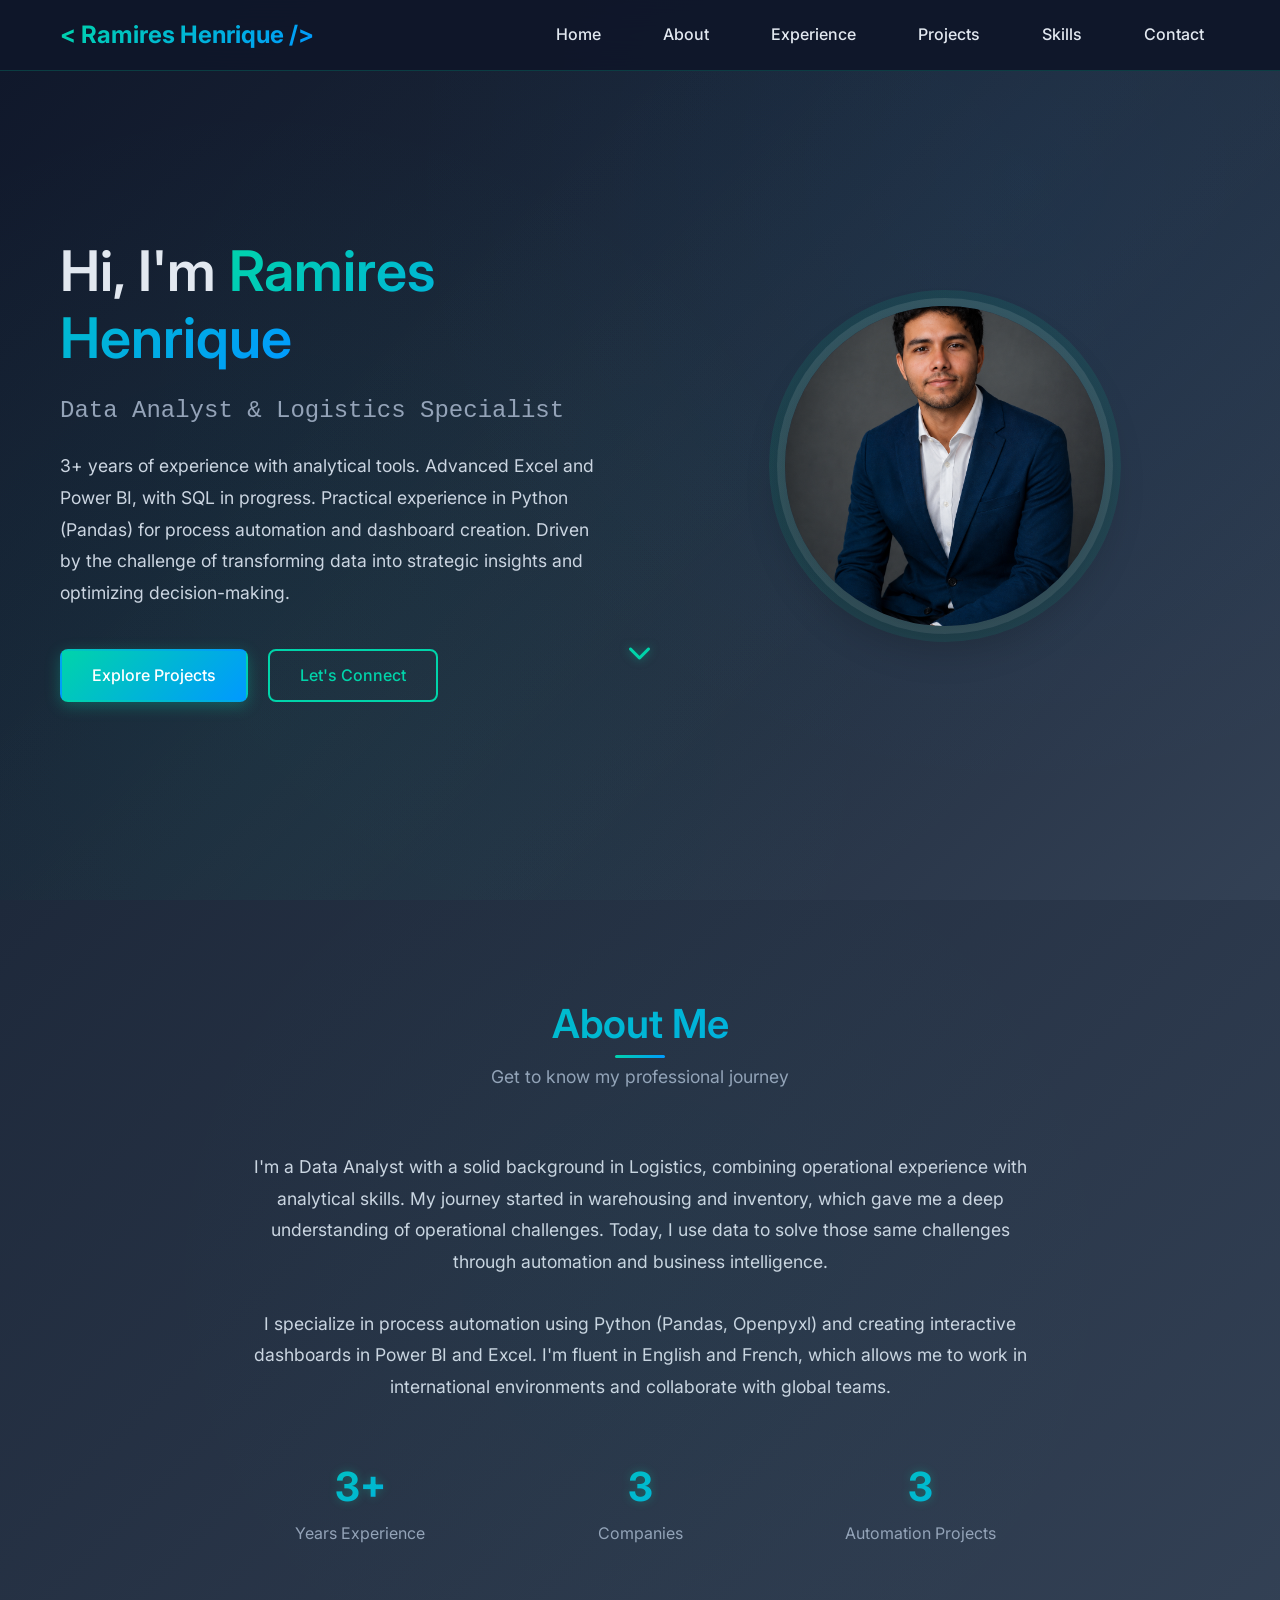
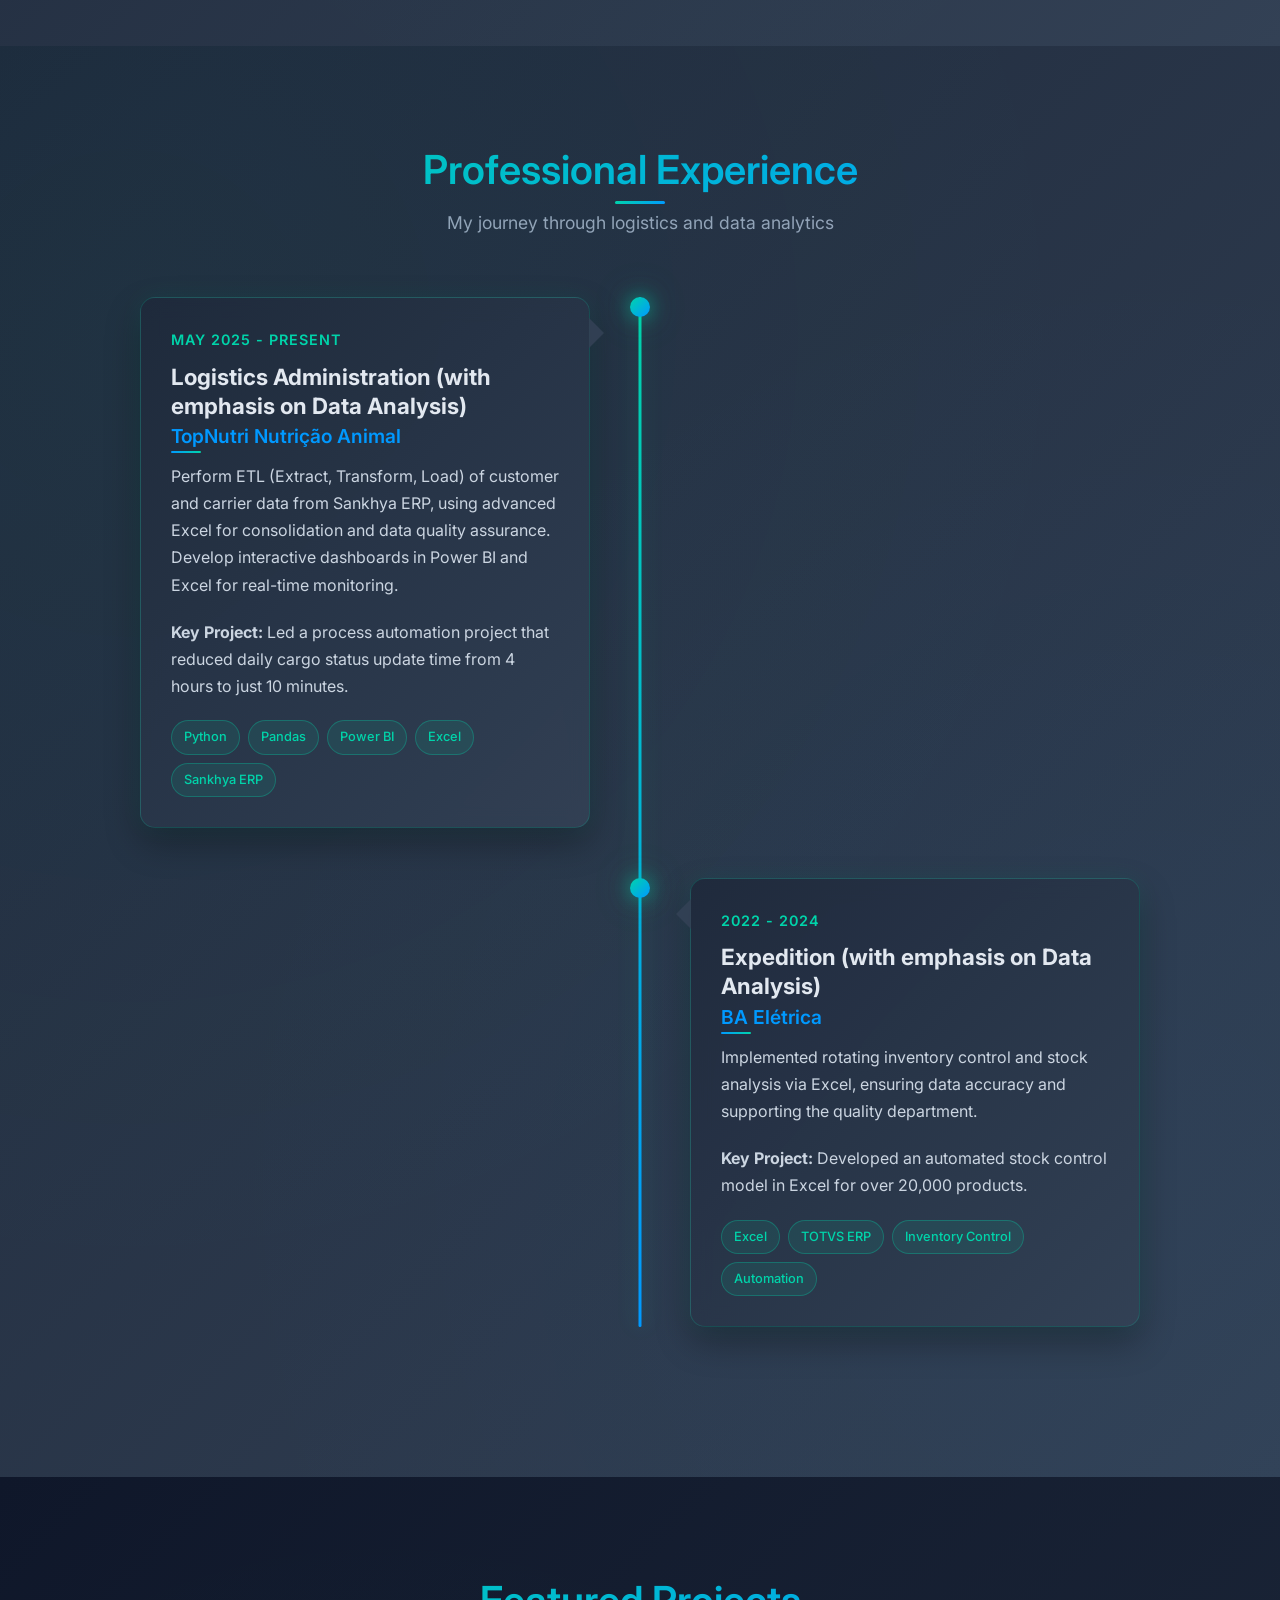
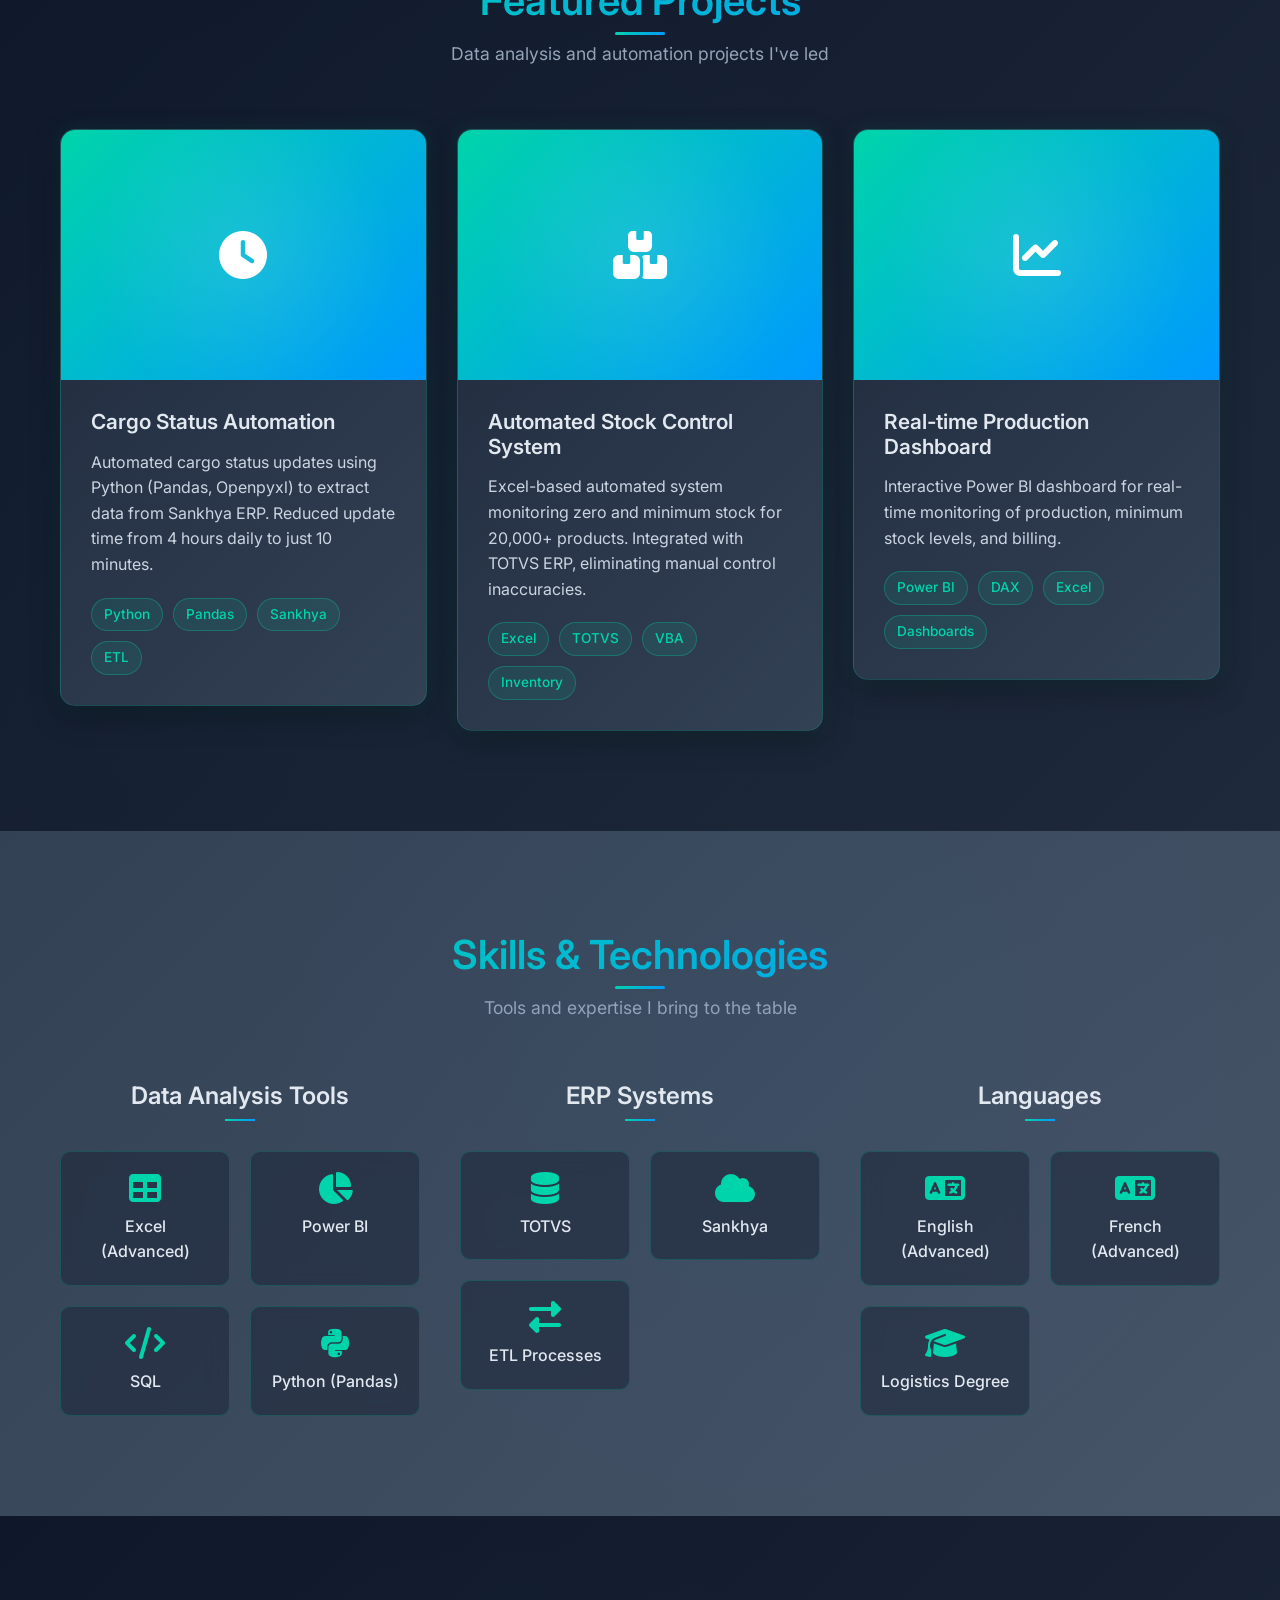
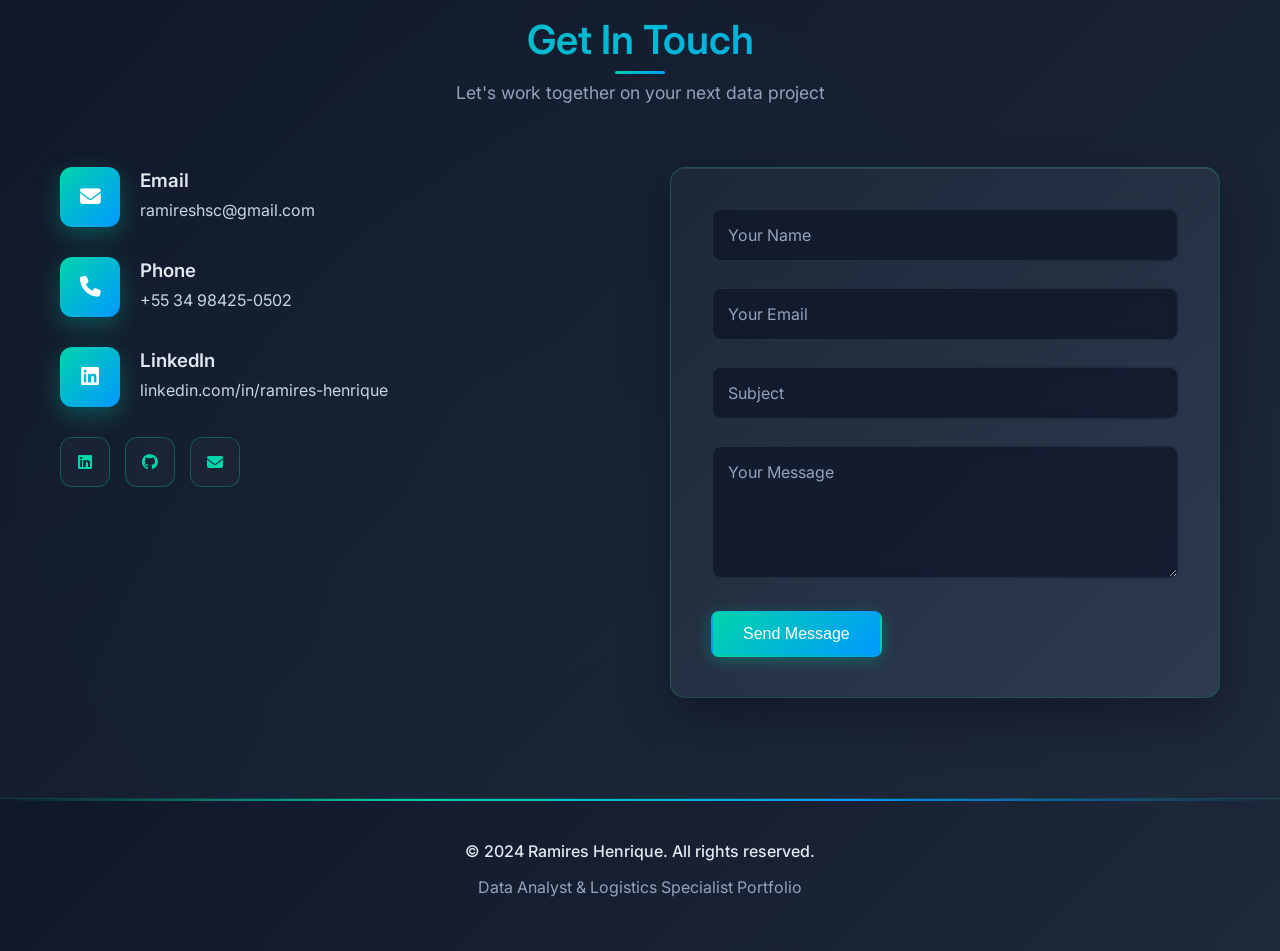
==== index.html @ ed36841c "Update index.html" ====
<!DOCTYPE html>
<html lang="en">
<head>
    <meta charset="UTF-8">
    <meta name="viewport" content="width=device-width, initial-scale=1.0">
    <title>Ramires Henrique - Data Analyst | Logistics Specialist</title>
    <meta name="description" content="Data Analyst specializing in logistics, process automation, and business intelligence">
    
    <!-- Google Fonts -->
    <link href="https://fonts.googleapis.com/css2?family=Inter:wght@300;400;500;600;700&display=swap" rel="stylesheet">
    
    <!-- Font Awesome -->
    <link rel="stylesheet" href="https://cdnjs.cloudflare.com/ajax/libs/font-awesome/6.4.0/css/all.min.css">
    
    <!-- Custom CSS -->
    <link rel="stylesheet" href="css/style.css">
</head>
<body>
    <!-- Navigation -->
    <nav class="navbar" id="navbar">
        <div class="nav-container">
            <div class="nav-logo">
                <a href="#home">Ramires Henrique</a>
            </div>
            <div class="nav-menu" id="nav-menu">
                <ul class="nav-list">
                    <li class="nav-item"><a href="#home" class="nav-link">Home</a></li>
                    <li class="nav-item"><a href="#about" class="nav-link">About</a></li>
                    <li class="nav-item"><a href="#experience" class="nav-link">Experience</a></li>
                    <li class="nav-item"><a href="#projects" class="nav-link">Projects</a></li>
                    <li class="nav-item"><a href="#skills" class="nav-link">Skills</a></li>
                    <li class="nav-item"><a href="#contact" class="nav-link">Contact</a></li>
                </ul>
            </div>
            <div class="nav-toggle" id="nav-toggle">
                <span class="bar"></span>
                <span class="bar"></span>
                <span class="bar"></span>
            </div>
        </div>
    </nav>

    <!-- Hero Section -->
    <section id="home" class="hero">
        <div class="hero-container">
            <div class="hero-content">
                <div class="hero-text">
                    <h1 class="hero-title">Hi, I'm <span class="highlight">Ramires Henrique</span></h1>
                    <p class="hero-subtitle">Data Analyst & Logistics Specialist</p>
                    <p class="hero-description">
                        3+ years of experience with analytical tools. Advanced Excel and Power BI, with SQL in progress. 
                        Practical experience in Python (Pandas) for process automation and dashboard creation. 
                        Driven by the challenge of transforming data into strategic insights and optimizing decision-making.
                    </p>
                    <div class="hero-buttons">
                        <a href="#projects" class="btn btn-primary">Explore Projects</a>
                        <a href="#contact" class="btn btn-secondary">Let's Connect</a>
                    </div>
                </div>
                <div class="hero-image">
                    <img src="profile-photo.jpg" alt="Ramires Henrique" class="profile-img" onerror="this.src='https://via.placeholder.com/320x320?text=Photo'">
                </div>
            </div>
            <div class="scroll-indicator">
                <i class="fas fa-chevron-down"></i>
            </div>
        </div>
    </section>

    <!-- About Section -->
    <section id="about" class="about">
        <div class="container">
            <div class="section-header">
                <h2 class="section-title">About Me</h2>
                <p class="section-subtitle">Get to know my professional journey</p>
            </div>
            <div class="about-content">
                <div class="about-text">
                    <p class="about-description">
                        I'm a Data Analyst with a solid background in Logistics, combining operational experience with analytical skills. 
                        My journey started in warehousing and inventory, which gave me a deep understanding of operational challenges. 
                        Today, I use data to solve those same challenges through automation and business intelligence.
                    </p>
                    <p class="about-description">
                        I specialize in process automation using Python (Pandas, Openpyxl) and creating interactive dashboards in Power BI and Excel. 
                        I'm fluent in English and French, which allows me to work in international environments and collaborate with global teams.
                    </p>
                    <div class="about-stats">
                        <div class="stat">
                            <h3 class="stat-number">3+</h3>
                            <p class="stat-label">Years Experience</p>
                        </div>
                        <div class="stat">
                            <h3 class="stat-number">3</h3>
                            <p class="stat-label">Companies</p>
                        </div>
                        <div class="stat">
                            <h3 class="stat-number">3</h3>
                            <p class="stat-label">Automation Projects</p>
                        </div>
                    </div>
                </div>
            </div>
        </div>
    </section>

    <!-- Experience Section -->
    <section id="experience" class="experience">
        <div class="container">
            <div class="section-header">
                <h2 class="section-title">Professional Experience</h2>
                <p class="section-subtitle">My journey through logistics and data analytics</p>
            </div>
            <div class="timeline">
                <div class="timeline-item">
                    <div class="timeline-marker"></div>
                    <div class="timeline-content">
                        <div class="timeline-period">May 2025 - Present</div>
                        <h3 class="timeline-title">Logistics Administration (with emphasis on Data Analysis)</h3>
                        <h4 class="timeline-company">TopNutri Nutrição Animal</h4>
                        <p class="timeline-description">
                            Perform ETL (Extract, Transform, Load) of customer and carrier data from Sankhya ERP, using advanced Excel for consolidation and data quality assurance. 
                            Develop interactive dashboards in Power BI and Excel for real-time monitoring.
                        </p>
                        <p class="timeline-description">
                            <strong>Key Project:</strong> Led a process automation project that reduced daily cargo status update time from 4 hours to just 10 minutes.
                        </p>
                        <div class="timeline-tags">
                            <span class="timeline-tag">Python</span>
                            <span class="timeline-tag">Pandas</span>
                            <span class="timeline-tag">Power BI</span>
                            <span class="timeline-tag">Excel</span>
                            <span class="timeline-tag">Sankhya ERP</span>
                        </div>
                    </div>
                </div>

                <div class="timeline-item">
                    <div class="timeline-marker"></div>
                    <div class="timeline-content">
                        <div class="timeline-period">2022 - 2024</div>
                        <h3 class="timeline-title">Expedition (with emphasis on Data Analysis)</h3>
                        <h4 class="timeline-company">BA Elétrica</h4>
                        <p class="timeline-description">
                            Implemented rotating inventory control and stock analysis via Excel, ensuring data accuracy and supporting the quality department.
                        </p>
                        <p class="timeline-description">
                            <strong>Key Project:</strong> Developed an automated stock control model in Excel for over 20,000 products.
                        </p>
                        <div class="timeline-tags">
                            <span class="timeline-tag">Excel</span>
                            <span class="timeline-tag">TOTVS ERP</span>
                            <span class="timeline-tag">Inventory Control</span>
                            <span class="timeline-tag">Automation</span>
                        </div>
                    </div>
                </div>
            </div>
        </div>
    </section>

   <!-- Projects Section -->
    <section id="projects" class="projects">
        <div class="container">
            <div class="section-header">
                <h2 class="section-title">Featured Projects</h2>
                <p class="section-subtitle">Data analysis and automation projects I've led</p>
            </div>
            <div class="projects-grid">
                <!-- Projeto 1 - Cargo Automation -->
                <a href="cargo-automation.html" style="text-decoration: none; display: block;">
                    <div class="project-card">
                        <div class="project-image">
                            <div class="project-placeholder">
                                <i class="fas fa-clock"></i>
                            </div>
                        </div>
                        <div class="project-content">
                            <h3 class="project-title">Cargo Status Automation</h3>
                            <p class="project-description">
                                Automated cargo status updates using Python (Pandas, Openpyxl) to extract data from Sankhya ERP. 
                                Reduced update time from 4 hours daily to just 10 minutes.
                            </p>
                            <div class="project-tech">
                                <span class="tech-tag">Python</span>
                                <span class="tech-tag">Pandas</span>
                                <span class="tech-tag">Sankhya</span>
                                <span class="tech-tag">ETL</span> 
                            </div>
                        </div>
                    </div>
                </a>

                <!-- Projeto 2 - Stock Control -->
                <a href="stock-control.html" style="text-decoration: none; display: block;">
                    <div class="project-card">
                        <div class="project-image">
                            <div class="project-placeholder">
                                <i class="fas fa-boxes"></i>
                            </div>
                        </div>
                        <div class="project-content">
                            <h3 class="project-title">Automated Stock Control System</h3>
                            <p class="project-description">
                                Excel-based automated system monitoring zero and minimum stock for 20,000+ products.
                                Integrated with TOTVS ERP, eliminating manual control inaccuracies.
                            </p>
                            <div class="project-tech">
                                <span class="tech-tag">Excel</span>
                                <span class="tech-tag">TOTVS</span>
                                <span class="tech-tag">VBA</span>
                                <span class="tech-tag">Inventory</span>
                            </div>
                        </div>
                    </div>
                </a>

                <!-- Projeto 3 - Production Dashboard -->
                <a href="production-dashboard.html" style="text-decoration: none; display: block;">
                    <div class="project-card">
                        <div class="project-image">
                            <div class="project-placeholder">
                                <i class="fas fa-chart-line"></i>
                            </div>
                        </div>
                        <div class="project-content">
                            <h3 class="project-title">Real-time Production Dashboard</h3>
                            <p class="project-description">
                                Interactive Power BI dashboard for real-time monitoring of production, minimum stock levels, and billing.
                            </p>
                            <div class="project-tech">
                                <span class="tech-tag">Power BI</span>
                                <span class="tech-tag">DAX</span>
                                <span class="tech-tag">Excel</span>
                                <span class="tech-tag">Dashboards</span>
                            </div>
                        </div>
                    </div>
                </a>
            </div>
        </div>
    </section>

    <!-- Skills Section -->
    <section id="skills" class="skills">
        <div class="container">
            <div class="section-header">
                <h2 class="section-title">Skills & Technologies</h2>
                <p class="section-subtitle">Tools and expertise I bring to the table</p>
            </div>
            <div class="skills-grid">
                <div class="skill-category">
                    <h3 class="category-title">Data Analysis Tools</h3>
                    <div class="skills-list">
                        <div class="skill-item"><i class="fas fa-table"></i><span>Excel (Advanced)</span></div>
                        <div class="skill-item"><i class="fas fa-chart-pie"></i><span>Power BI</span></div>
                        <div class="skill-item"><i class="fas fa-code"></i><span>SQL</span></div>
                        <div class="skill-item"><i class="fab fa-python"></i><span>Python (Pandas)</span></div>
                    </div>
                </div>
                <div class="skill-category">
                    <h3 class="category-title">ERP Systems</h3>
                    <div class="skills-list">
                        <div class="skill-item"><i class="fas fa-database"></i><span>TOTVS</span></div>
                        <div class="skill-item"><i class="fas fa-cloud"></i><span>Sankhya</span></div>
                        <div class="skill-item"><i class="fas fa-exchange-alt"></i><span>ETL Processes</span></div>
                    </div>
                </div>
                <div class="skill-category">
                    <h3 class="category-title">Languages</h3>
                    <div class="skills-list">
                        <div class="skill-item"><i class="fas fa-language"></i><span>English (Advanced)</span></div>
                        <div class="skill-item"><i class="fas fa-language"></i><span>French (Advanced)</span></div>
                        <div class="skill-item"><i class="fas fa-graduation-cap"></i><span>Logistics Degree</span></div>
                    </div>
                </div>
            </div>
        </div>
    </section>

    <!-- Contact Section -->
<section id="contact" class="contact">
    <div class="container">
        <div class="section-header">
            <h2 class="section-title">Get In Touch</h2>
            <p class="section-subtitle">Let's work together on your next data project</p>
        </div>
        <div class="contact-content">
            <!-- Informações de contato -->
            <div class="contact-info">
                <div class="contact-item">
                    <div class="contact-icon">
                        <i class="fas fa-envelope"></i>
                    </div>
                    <div class="contact-details">
                        <h3>Email</h3>
                        <p>ramireshsc@gmail.com</p>
                    </div>
                </div>
                <div class="contact-item">
                    <div class="contact-icon">
                        <i class="fas fa-phone"></i>
                    </div>
                    <div class="contact-details">
                        <h3>Phone</h3>
                        <p>+55 34 98425-0502</p>
                    </div>
                </div>
                <div class="contact-item">
                    <div class="contact-icon">
                        <i class="fab fa-linkedin"></i>
                    </div>
                    <div class="contact-details">
                        <h3>LinkedIn</h3>
                        <p>linkedin.com/in/ramires-henrique</p>
                    </div>
                </div>
                <div class="social-links">
                    <a href="#" class="social-link"><i class="fab fa-linkedin"></i></a>
                    <a href="#" class="social-link"><i class="fab fa-github"></i></a>
                    <a href="#" class="social-link"><i class="fas fa-envelope"></i></a>
                </div>
            </div>

            <!-- Formulário de contato -->
            <form class="contact-form" action="https://formsubmit.co/ramireshsc@gmail.com" method="POST">
                <input type="hidden" name="_captcha" value="false">
                <input type="hidden" name="_template" value="table">

                <input type="hidden" name="_next" value="https://ramireshenry.github.io/Ramires-portfolio/">
                
                <div class="form-group">
                    <input type="text" name="name" placeholder="Your Name" required>
                </div>
                <div class="form-group">
                    <input type="email" name="email" placeholder="Your Email" required>
                </div>
                <div class="form-group">
                    <input type="text" name="subject" placeholder="Subject" required>
                </div>
                <div class="form-group">
                    <textarea name="message" placeholder="Your Message" rows="5" required></textarea>
                </div>
                <button type="submit" class="btn btn-primary">Send Message</button>
            </form>
        </div>
    </div>
</section>

    <!-- Footer -->
    <footer class="footer">
        <div class="container">
            <div class="footer-content">
                <p>&copy; 2024 Ramires Henrique. All rights reserved.</p>
                <p>Data Analyst & Logistics Specialist Portfolio</p>
            </div>
        </div>
    </footer>

    <!-- JavaScript -->
    <script src="js/script.js"></script>
</body>
</html>
---- css/style.css ----
/* Reset and Base Styles */
* {
    margin: 0;
    padding: 0;
    box-sizing: border-box;
}

html {
    scroll-behavior: smooth;
}

body {
    font-family: 'Inter', sans-serif;
    line-height: 1.6;
    color: #e2e8f0;
    background-color: #0f172a;
    background-image: 
        radial-gradient(circle at 25% 25%, #1e293b 0%, transparent 50%),
        radial-gradient(circle at 75% 75%, #334155 0%, transparent 50%);
    background-attachment: fixed;
}

/* Container */
.container {
    max-width: 1200px;
    margin: 0 auto;
    padding: 0 20px;
}

/* Typography */
h1, h2, h3, h4, h5, h6 {
    font-weight: 600;
    line-height: 1.2;
}

/* Buttons */
.btn {
    display: inline-block;
    padding: 12px 30px;
    text-decoration: none;
    border-radius: 8px;
    font-weight: 500;
    transition: all 0.3s ease;
    border: 2px solid transparent;
    cursor: pointer;
    font-size: 16px;
    position: relative;
    overflow: hidden;
}

.btn::before {
    content: '';
    position: absolute;
    top: 0;
    left: -100%;
    width: 100%;
    height: 100%;
    background: linear-gradient(90deg, transparent, rgba(255,255,255,0.1), transparent);
    transition: left 0.5s;
}

.btn:hover::before {
    left: 100%;
}

.btn-primary {
    background: linear-gradient(135deg, #00d4aa 0%, #0099ff 100%);
    color: white;
    border-color: transparent;
    box-shadow: 0 4px 15px rgba(0, 212, 170, 0.3);
}

.btn-primary:hover {
    transform: translateY(-2px);
    box-shadow: 0 8px 25px rgba(0, 212, 170, 0.4);
}

.btn-secondary {
    background: transparent;
    color: #00d4aa;
    border-color: #00d4aa;
}

.btn-secondary:hover {
    background: #00d4aa;
    color: #0f172a;
    transform: translateY(-2px);
    box-shadow: 0 8px 25px rgba(0, 212, 170, 0.3);
}

/* Section Headers */
.section-header {
    text-align: center;
    margin-bottom: 60px;
}

.section-title {
    font-size: 2.5rem;
    margin-bottom: 15px;
    background: linear-gradient(135deg, #00d4aa 0%, #0099ff 100%);
    -webkit-background-clip: text;
    -webkit-text-fill-color: transparent;
    background-clip: text;
    position: relative;
}

.section-title::after {
    content: '';
    position: absolute;
    bottom: -10px;
    left: 50%;
    transform: translateX(-50%);
    width: 50px;
    height: 3px;
    background: linear-gradient(135deg, #00d4aa 0%, #0099ff 100%);
    border-radius: 2px;
}

.section-subtitle {
    font-size: 1.1rem;
    color: #94a3b8;
    max-width: 600px;
    margin: 0 auto;
}

/* Animations */
@keyframes fadeInUp {
    from {
        opacity: 0;
        transform: translateY(30px);
    }
    to {
        opacity: 1;
        transform: translateY(0);
    }
}

@keyframes fadeInLeft {
    from {
        opacity: 0;
        transform: translateX(-30px);
    }
    to {
        opacity: 1;
        transform: translateX(0);
    }
}

@keyframes fadeInRight {
    from {
        opacity: 0;
        transform: translateX(30px);
    }
    to {
        opacity: 1;
        transform: translateX(0);
    }
}

/* Navigation */
.navbar {
    position: fixed;
    top: 0;
    width: 100%;
    background: rgba(15, 23, 42, 0.95);
    backdrop-filter: blur(20px);
    border-bottom: 1px solid rgba(0, 212, 170, 0.2);
    z-index: 1000;
    transition: all 0.3s ease;
}

.navbar.scrolled {
    background: rgba(15, 23, 42, 0.98);
    box-shadow: 0 2px 20px rgba(0, 212, 170, 0.1);
    border-bottom: 1px solid rgba(0, 212, 170, 0.3);
}

.nav-container {
    max-width: 1200px;
    margin: 0 auto;
    padding: 0 20px;
    display: flex;
    justify-content: space-between;
    align-items: center;
    height: 70px;
}

.nav-logo a {
    font-size: 1.5rem;
    font-weight: 700;
    text-decoration: none;
    background: linear-gradient(135deg, #00d4aa 0%, #0099ff 100%);
    -webkit-background-clip: text;
    -webkit-text-fill-color: transparent;
    background-clip: text;
    position: relative;
}

.nav-logo a::before {
    content: '<';
    color: #00d4aa;
    margin-right: 5px;
}

.nav-logo a::after {
    content: '/>';
    color: #0099ff;
    margin-left: 5px;
}

.nav-list {
    display: flex;
    list-style: none;
    gap: 30px;
}

.nav-link {
    text-decoration: none;
    color: #e2e8f0;
    font-weight: 500;
    transition: all 0.3s ease;
    position: relative;
    padding: 8px 16px;
    border-radius: 6px;
}

.nav-link:hover,
.nav-link.active {
    color: #00d4aa;
    background: rgba(0, 212, 170, 0.1);
}

.nav-link::after {
    content: '';
    position: absolute;
    bottom: 2px;
    left: 16px;
    width: 0;
    height: 2px;
    background: linear-gradient(135deg, #00d4aa 0%, #0099ff 100%);
    transition: width 0.3s ease;
}

.nav-link:hover::after,
.nav-link.active::after {
    width: calc(100% - 32px);
}

.nav-toggle {
    display: none;
    flex-direction: column;
    cursor: pointer;
}

.bar {
    width: 25px;
    height: 3px;
    background: #e2e8f0;
    margin: 3px 0;
    transition: 0.3s;
}

/* Hero Section */
.hero {
    min-height: 100vh;
    display: flex;
    align-items: center;
    padding: 120px 0 80px;
    background: linear-gradient(135deg, #0f172a 0%, #1e293b 50%, #334155 100%);
    position: relative;
    overflow: hidden;
}

.hero::before {
    content: '';
    position: absolute;
    top: 0;
    left: 0;
    right: 0;
    bottom: 0;
    background: 
        radial-gradient(circle at 20% 80%, rgba(0, 212, 170, 0.05) 0%, transparent 50%),
        radial-gradient(circle at 80% 20%, rgba(0, 153, 255, 0.05) 0%, transparent 50%),
        radial-gradient(circle at 50% 50%, rgba(0, 212, 170, 0.02) 0%, transparent 70%);
    animation: gentle-float 20s ease-in-out infinite;
}

.hero::after {
    content: '';
    position: absolute;
    top: 0;
    left: 0;
    right: 0;
    bottom: 0;
    background: linear-gradient(135deg, transparent 30%, rgba(255, 255, 255, 0.01) 50%, transparent 70%);
    animation: soft-glow 15s ease-in-out infinite alternate;
}

@keyframes gentle-float {
    0%, 100% { transform: translateY(0px) scale(1); }
    50% { transform: translateY(-10px) scale(1.02); }
}

@keyframes soft-glow {
    0% { opacity: 0.3; }
    100% { opacity: 0.7; }
}

.hero-container {
    max-width: 1200px;
    margin: 0 auto;
    padding: 0 20px;
    position: relative;
    z-index: 1;
}

.hero-content {
    display: grid;
    grid-template-columns: 1fr 1fr;
    gap: 60px;
    align-items: center;
}

.hero-title {
    font-size: 3.5rem;
    margin-bottom: 20px;
    animation: fadeInLeft 1s ease;
}

.highlight {
    background: linear-gradient(135deg, #00d4aa 0%, #0099ff 100%);
    -webkit-background-clip: text;
    -webkit-text-fill-color: transparent;
    background-clip: text;
    position: relative;
    animation: glow 2s ease-in-out infinite alternate;
}

@keyframes glow {
    from {
        text-shadow: 0 0 5px rgba(0, 212, 170, 0.3);
    }
    to {
        text-shadow: 0 0 20px rgba(0, 212, 170, 0.6), 0 0 30px rgba(0, 153, 255, 0.3);
    }
}

.hero-subtitle {
    font-size: 1.5rem;
    color: #94a3b8;
    margin-bottom: 20px;
    animation: fadeInLeft 1s ease 0.2s both;
    font-family: 'Courier New', monospace;
}

.hero-description {
    font-size: 1.1rem;
    color: #cbd5e1;
    margin-bottom: 40px;
    line-height: 1.8;
    animation: fadeInLeft 1s ease 0.4s both;
}

.hero-buttons {
    display: flex;
    gap: 20px;
    animation: fadeInLeft 1s ease 0.6s both;
}

.hero-image {
    text-align: center;
    animation: fadeInRight 1s ease 0.8s both;
}

.profile-img {
    width: 320px;
    height: 320px;
    border-radius: 50%;
    object-fit: cover;
    border: none;
    box-shadow: 
        0 20px 40px rgba(0, 0, 0, 0.2),
        0 0 0 8px rgba(255, 255, 255, 0.1),
        0 0 0 16px rgba(0, 212, 170, 0.1);
    transition: all 0.6s cubic-bezier(0.4, 0, 0.2, 1);
    position: relative;
    animation: float-gentle 6s ease-in-out infinite;
}

.profile-img:hover {
    transform: scale(1.08) translateY(-10px);
    box-shadow: 
        0 30px 60px rgba(0, 0, 0, 0.3),
        0 0 0 12px rgba(255, 255, 255, 0.15),
        0 0 0 24px rgba(0, 212, 170, 0.15),
        0 0 50px rgba(0, 212, 170, 0.3);
}

@keyframes float-gentle {
    0%, 100% { 
        transform: translateY(0px) rotate(0deg);
    }
    25% { 
        transform: translateY(-8px) rotate(1deg);
    }
    50% { 
        transform: translateY(-12px) rotate(0deg);
    }
    75% { 
        transform: translateY(-6px) rotate(-1deg);
    }
}

.scroll-indicator {
    position: absolute;
    bottom: 30px;
    left: 50%;
    transform: translateX(-50%);
    color: #00d4aa;
    font-size: 1.5rem;
    animation: bounce 2s infinite;
    text-shadow: 0 0 10px rgba(0, 212, 170, 0.5);
}

@keyframes bounce {
    0%, 20%, 50%, 80%, 100% { transform: translateX(-50%) translateY(0); }
    40% { transform: translateX(-50%) translateY(-10px); }
    60% { transform: translateX(-50%) translateY(-5px); }
}

/* About Section */
.about {
    padding: 100px 0;
    background: linear-gradient(135deg, #1e293b 0%, #334155 100%);
    position: relative;
}

.about::before {
    content: '';
    position: absolute;
    top: 0;
    left: 0;
    right: 0;
    bottom: 0;
    background: radial-gradient(circle at 50% 50%, rgba(0, 212, 170, 0.02) 0%, transparent 70%);
    animation: gentle-float 20s ease-in-out infinite;
}

.about-content {
    max-width: 800px;
    margin: 0 auto;
    text-align: center;
}

.about-description {
    font-size: 1.1rem;
    color: #cbd5e1;
    margin-bottom: 30px;
    line-height: 1.8;
}

.about-stats {
    display: grid;
    grid-template-columns: repeat(3, 1fr);
    gap: 40px;
    margin-top: 60px;
}

.stat {
    text-align: center;
}

.stat-number {
    font-size: 2.5rem;
    font-weight: 700;
    background: linear-gradient(135deg, #00d4aa 0%, #0099ff 100%);
    -webkit-background-clip: text;
    -webkit-text-fill-color: transparent;
    background-clip: text;
    margin-bottom: 10px;
    text-shadow: 0 0 10px rgba(0, 212, 170, 0.3);
}

.stat-label {
    color: #94a3b8;
    font-size: 1rem;
}

/* Experience Section */
.experience {
    padding: 100px 0;
    background: linear-gradient(135deg, #1e293b 0%, #334155 100%);
    position: relative;
}

.experience::before {
    content: '';
    position: absolute;
    top: 0;
    left: 0;
    right: 0;
    bottom: 0;
    background: 
        radial-gradient(circle at 10% 20%, rgba(0, 212, 170, 0.03) 0%, transparent 60%),
        radial-gradient(circle at 90% 80%, rgba(0, 153, 255, 0.03) 0%, transparent 60%);
    animation: gentle-float 25s ease-in-out infinite;
}

.timeline {
    position: relative;
    max-width: 1000px;
    margin: 0 auto;
}

.timeline::before {
    content: '';
    position: absolute;
    top: 0;
    left: 50%;
    transform: translateX(-50%);
    width: 3px;
    height: 100%;
    background: linear-gradient(180deg, #00d4aa 0%, #0099ff 100%);
    box-shadow: 0 0 20px rgba(0, 212, 170, 0.3);
    border-radius: 2px;
}

.timeline-item {
    position: relative;
    margin-bottom: 50px;
    display: flex;
    align-items: flex-start;
}

.timeline-item:nth-child(odd) {
    flex-direction: row;
}

.timeline-item:nth-child(even) {
    flex-direction: row-reverse;
}

.timeline-marker {
    position: absolute;
    left: 50%;
    transform: translateX(-50%);
    width: 20px;
    height: 20px;
    background: linear-gradient(135deg, #00d4aa 0%, #0099ff 100%);
    border-radius: 50%;
    box-shadow: 
        0 0 20px rgba(0, 212, 170, 0.6),
        0 0 40px rgba(0, 212, 170, 0.3);
    z-index: 2;
    animation: pulse-marker 2s ease-in-out infinite;
}

@keyframes pulse-marker {
    0%, 100% { 
        transform: translateX(-50%) scale(1);
        box-shadow: 
            0 0 20px rgba(0, 212, 170, 0.6),
            0 0 40px rgba(0, 212, 170, 0.3);
    }
    50% { 
        transform: translateX(-50%) scale(1.2);
        box-shadow: 
            0 0 30px rgba(0, 212, 170, 0.8),
            0 0 60px rgba(0, 212, 170, 0.4);
    }
}

.timeline-content {
    background: linear-gradient(135deg, rgba(30, 41, 59, 0.9) 0%, rgba(51, 65, 85, 0.9) 100%);
    padding: 30px;
    border-radius: 15px;
    width: 45%;
    border: 1px solid rgba(0, 212, 170, 0.2);
    box-shadow: 
        0 15px 35px rgba(0, 0, 0, 0.3),
        0 0 25px rgba(0, 212, 170, 0.1);
    position: relative;
    backdrop-filter: blur(10px);
    transition: all 0.3s ease;
}

.timeline-content::before {
    content: '';
    position: absolute;
    top: 20px;
    width: 0;
    height: 0;
    border: 15px solid transparent;
}

.timeline-item:nth-child(odd) .timeline-content::before {
    right: -30px;
    border-left-color: rgba(51, 65, 85, 0.9);
}

.timeline-item:nth-child(even) .timeline-content::before {
    left: -30px;
    border-right-color: rgba(51, 65, 85, 0.9);
}

.timeline-content:hover {
    transform: translateY(-5px);
    border-color: rgba(0, 212, 170, 0.4);
    box-shadow: 
        0 20px 45px rgba(0, 0, 0, 0.4),
        0 0 35px rgba(0, 212, 170, 0.2);
}

.timeline-period {
    color: #00d4aa;
    font-weight: 600;
    font-size: 0.9rem;
    margin-bottom: 10px;
    text-transform: uppercase;
    letter-spacing: 1px;
    position: relative;
}

.timeline-title {
    color: #e2e8f0;
    font-size: 1.4rem;
    font-weight: 700;
    margin-bottom: 5px;
    line-height: 1.3;
}

.timeline-company {
    color: #0099ff;
    font-size: 1.2rem;
    font-weight: 600;
    margin-bottom: 15px;
    position: relative;
}

.timeline-company::after {
    content: '';
    position: absolute;
    bottom: -5px;
    left: 0;
    width: 30px;
    height: 2px;
    background: linear-gradient(90deg, #0099ff, #00d4aa);
    border-radius: 1px;
}

.timeline-description {
    color: #cbd5e1;
    line-height: 1.7;
    margin-bottom: 20px;
    font-size: 1rem;
}

.timeline-tags {
    display: flex;
    flex-wrap: wrap;
    gap: 8px;
}

.timeline-tag {
    background: rgba(0, 212, 170, 0.1);
    color: #00d4aa;
    padding: 6px 12px;
    border-radius: 20px;
    font-size: 0.8rem;
    font-weight: 500;
    border: 1px solid rgba(0, 212, 170, 0.3);
    transition: all 0.3s ease;
}

.timeline-tag:hover {
    background: rgba(0, 212, 170, 0.2);
    transform: translateY(-2px);
    box-shadow: 0 4px 12px rgba(0, 212, 170, 0.2);
}

/* Responsive Timeline */
@media (max-width: 768px) {
    .timeline::before {
        left: 30px;
    }
    
    .timeline-item {
        flex-direction: row !important;
        margin-bottom: 40px;
    }
    
    .timeline-item:nth-child(even) {
        flex-direction: row !important;
    }
    
    .timeline-marker {
        left: 30px;
    }
    
    .timeline-content {
        width: calc(100% - 80px);
        margin-left: 60px;
    }
    
    .timeline-content::before {
        left: -30px !important;
        right: auto !important;
        border-right-color: rgba(51, 65, 85, 0.9) !important;
        border-left-color: transparent !important;
    }
}

@media (max-width: 480px) {
    .timeline-content {
        padding: 20px;
    }
    
    .timeline-title {
        font-size: 1.2rem;
    }
    
    .timeline-company {
        font-size: 1.1rem;
    }
    
    .timeline-description {
        font-size: 0.95rem;
    }
}

/* Projects Section */
.projects {
    padding: 100px 0;
    background: linear-gradient(135deg, #0f172a 0%, #1e293b 100%);
    position: relative;
}

.projects::before {
    content: '';
    position: absolute;
    top: 0;
    left: 0;
    right: 0;
    bottom: 0;
    background: radial-gradient(circle at 30% 70%, rgba(0, 212, 170, 0.02) 0%, transparent 60%);
}

.projects-grid {
    display: grid;
    grid-template-columns: repeat(auto-fit, minmax(350px, 1fr));
    gap: 30px;
}

.project-card {
    background: linear-gradient(135deg, #1e293b 0%, #334155 100%);
    border-radius: 15px;
    overflow: hidden;
    box-shadow: 
        0 10px 30px rgba(0, 0, 0, 0.3),
        0 0 20px rgba(0, 212, 170, 0.1);
    transition: all 0.3s ease;
    border: 1px solid rgba(0, 212, 170, 0.2);
    position: relative;
}

.project-card::before {
    content: '';
    position: absolute;
    top: 0;
    left: 0;
    right: 0;
    bottom: 0;
    background: linear-gradient(135deg, rgba(0, 212, 170, 0.05) 0%, rgba(0, 153, 255, 0.05) 100%);
    opacity: 0;
    transition: opacity 0.3s ease;
}

.project-card:hover {
    transform: translateY(-10px);
    box-shadow: 
        0 20px 50px rgba(0, 0, 0, 0.4),
        0 0 30px rgba(0, 212, 170, 0.3);
    border-color: rgba(0, 212, 170, 0.5);
}

.project-card:hover::before {
    opacity: 1;
}

.project-image {
    position: relative;
    height: 250px;
    overflow: hidden;
}

.project-placeholder {
    width: 100%;
    height: 100%;
    background: linear-gradient(135deg, #00d4aa 0%, #0099ff 100%);
    display: flex;
    align-items: center;
    justify-content: center;
    font-size: 3rem;
    color: white;
    position: relative;
}

.project-placeholder::before {
    content: '';
    position: absolute;
    top: 0;
    left: 0;
    right: 0;
    bottom: 0;
    background: radial-gradient(circle at center, rgba(255, 255, 255, 0.1) 0%, transparent 70%);
}

.project-overlay {
    position: absolute;
    top: 0;
    left: 0;
    right: 0;
    bottom: 0;
    background: rgba(0, 0, 0, 0.8);
    display: flex;
    align-items: center;
    justify-content: center;
    opacity: 0;
    transition: opacity 0.3s ease;
}

.project-card:hover .project-overlay {
    opacity: 1;
}

.project-links {
    display: flex;
    gap: 20px;
}

.project-link {
    width: 50px;
    height: 50px;
    background: white;
    border-radius: 50%;
    display: flex;
    align-items: center;
    justify-content: center;
    color: #667eea;
    text-decoration: none;
    transition: transform 0.3s ease;
}

.project-link:hover {
    transform: scale(1.1);
}

.project-content {
    padding: 30px;
}

.project-title {
    font-size: 1.3rem;
    margin-bottom: 15px;
    color: #e2e8f0;
    font-weight: 600;
}

.project-description {
    color: #cbd5e1;
    line-height: 1.6;
    margin-bottom: 20px;
}

.project-tech {
    display: flex;
    flex-wrap: wrap;
    gap: 10px;
}

.tech-tag {
    background: rgba(0, 212, 170, 0.1);
    color: #00d4aa;
    padding: 5px 12px;
    border-radius: 20px;
    font-size: 0.85rem;
    font-weight: 500;
    border: 1px solid rgba(0, 212, 170, 0.3);
    transition: all 0.3s ease;
}

.tech-tag:hover {
    background: rgba(0, 212, 170, 0.2);
    transform: translateY(-2px);
    box-shadow: 0 4px 12px rgba(0, 212, 170, 0.2);
}

/* Skills Section */
.skills {
    padding: 100px 0;
    background: linear-gradient(135deg, #334155 0%, #475569 100%);
    position: relative;
}

.skills::before {
    content: '';
    position: absolute;
    top: 0;
    left: 0;
    right: 0;
    bottom: 0;
    background: radial-gradient(circle at 60% 30%, rgba(0, 153, 255, 0.02) 0%, transparent 60%);
    animation: gentle-float 30s ease-in-out infinite;
}

.skills-grid {
    display: grid;
    grid-template-columns: repeat(auto-fit, minmax(300px, 1fr));
    gap: 40px;
}

.skill-category {
    text-align: center;
}

.category-title {
    font-size: 1.5rem;
    margin-bottom: 30px;
    color: #e2e8f0;
    position: relative;
    padding-bottom: 10px;
}

.category-title::after {
    content: '';
    position: absolute;
    bottom: 0;
    left: 50%;
    transform: translateX(-50%);
    width: 30px;
    height: 2px;
    background: linear-gradient(90deg, #00d4aa, #0099ff);
}

.skills-list {
    display: grid;
    grid-template-columns: repeat(auto-fit, minmax(120px, 1fr));
    gap: 20px;
}

.skill-item {
    display: flex;
    flex-direction: column;
    align-items: center;
    padding: 20px;
    background: rgba(30, 41, 59, 0.6);
    border-radius: 10px;
    transition: all 0.3s ease;
    border: 1px solid rgba(0, 212, 170, 0.2);
    backdrop-filter: blur(10px);
    position: relative;
    overflow: hidden;
}

.skill-item::before {
    content: '';
    position: absolute;
    top: 0;
    left: -100%;
    width: 100%;
    height: 100%;
    background: linear-gradient(90deg, transparent, rgba(0, 212, 170, 0.1), transparent);
    transition: left 0.5s;
}

.skill-item:hover::before {
    left: 100%;
}

.skill-item:hover {
    transform: translateY(-5px);
    background: linear-gradient(135deg, rgba(0, 212, 170, 0.2) 0%, rgba(0, 153, 255, 0.2) 100%);
    border-color: rgba(0, 212, 170, 0.5);
    box-shadow: 0 10px 30px rgba(0, 212, 170, 0.2);
}

.skill-item i {
    font-size: 2rem;
    margin-bottom: 10px;
    color: #00d4aa;
    transition: all 0.3s ease;
}

.skill-item:hover i {
    color: #ffffff;
    text-shadow: 0 0 10px rgba(0, 212, 170, 0.8);
    transform: scale(1.1);
}

.skill-item span {
    font-weight: 500;
    color: #e2e8f0;
    transition: color 0.3s ease;
}

.skill-item:hover span {
    color: #ffffff;
}

/* Blog Section */
.blog {
    padding: 100px 0;
    background: linear-gradient(135deg, #1e293b 0%, #0f172a 100%);
    position: relative;
}

.blog::before {
    content: '';
    position: absolute;
    top: 0;
    left: 0;
    right: 0;
    bottom: 0;
    background: 
        radial-gradient(circle at 30% 30%, rgba(0, 212, 170, 0.03) 0%, transparent 50%),
        radial-gradient(circle at 70% 70%, rgba(0, 153, 255, 0.03) 0%, transparent 50%);
}

.blog-grid {
    display: grid;
    grid-template-columns: repeat(auto-fit, minmax(350px, 1fr));
    gap: 30px;
}

.blog-card {
    background: linear-gradient(135deg, #334155 0%, #475569 100%);
    border-radius: 15px;
    overflow: hidden;
    box-shadow: 
        0 10px 30px rgba(0, 0, 0, 0.3),
        0 0 20px rgba(0, 153, 255, 0.1);
    transition: all 0.3s ease;
    border: 1px solid rgba(0, 153, 255, 0.2);
}

.blog-card:hover {
    transform: translateY(-10px);
    box-shadow: 
        0 20px 50px rgba(0, 0, 0, 0.4),
        0 0 30px rgba(0, 153, 255, 0.3);
    border-color: rgba(0, 153, 255, 0.5);
}

.blog-image {
    height: 200px;
    overflow: hidden;
}

.blog-placeholder {
    width: 100%;
    height: 100%;
    background: linear-gradient(135deg, #0099ff 0%, #00d4aa 100%);
    display: flex;
    align-items: center;
    justify-content: center;
    font-size: 2rem;
    color: white;
    position: relative;
}

.blog-placeholder::before {
    content: '';
    position: absolute;
    top: 0;
    left: 0;
    right: 0;
    bottom: 0;
    background: radial-gradient(circle at center, rgba(255, 255, 255, 0.1) 0%, transparent 70%);
    animation: gentle-pulse 4s ease-in-out infinite;
}

@keyframes gentle-pulse {
    0%, 100% { opacity: 0.5; }
    50% { opacity: 0.8; }
}

.blog-content {
    padding: 30px;
}

.blog-meta {
    display: flex;
    gap: 20px;
    margin-bottom: 15px;
    font-size: 0.9rem;
    color: #94a3b8;
}

.blog-category {
    background: rgba(0, 153, 255, 0.2);
    color: #0099ff;
    padding: 3px 10px;
    border-radius: 15px;
    font-size: 0.8rem;
    border: 1px solid rgba(0, 153, 255, 0.3);
}

.blog-title {
    font-size: 1.3rem;
    margin-bottom: 15px;
    color: #e2e8f0;
    font-weight: 600;
}

.blog-excerpt {
    color: #cbd5e1;
    line-height: 1.6;
    margin-bottom: 20px;
}

.blog-link {
    color: #0099ff;
    text-decoration: none;
    font-weight: 500;
    display: inline-flex;
    align-items: center;
    gap: 5px;
    transition: all 0.3s ease;
    position: relative;
}

.blog-link::after {
    content: '';
    position: absolute;
    bottom: -2px;
    left: 0;
    width: 0;
    height: 2px;
    background: linear-gradient(90deg, #0099ff, #00d4aa);
    transition: width 0.3s ease;
}

.blog-link:hover {
    color: #00d4aa;
    transform: translateX(5px);
}

.blog-link:hover::after {
    width: 100%;
}

/* Contact Section */
.contact {
    padding: 100px 0;
    background: linear-gradient(135deg, #0f172a 0%, #1e293b 100%);
    position: relative;
}

.contact::before {
    content: '';
    position: absolute;
    top: 0;
    left: 0;
    right: 0;
    bottom: 0;
    background: radial-gradient(circle at 40% 60%, rgba(0, 212, 170, 0.02) 0%, transparent 60%);
}

.contact-content {
    display: grid;
    grid-template-columns: 1fr 1fr;
    gap: 60px;
    align-items: start;
}

.contact-item {
    display: flex;
    align-items: center;
    gap: 20px;
    margin-bottom: 30px;
}

.contact-icon {
    width: 60px;
    height: 60px;
    background: linear-gradient(135deg, #00d4aa 0%, #0099ff 100%);
    border-radius: 12px;
    display: flex;
    align-items: center;
    justify-content: center;
    color: white;
    font-size: 1.3rem;
    box-shadow: 0 8px 25px rgba(0, 212, 170, 0.3);
    transition: all 0.3s ease;
}

.contact-icon:hover {
    transform: translateY(-5px) rotate(5deg);
    box-shadow: 0 12px 35px rgba(0, 212, 170, 0.4);
}

.contact-details h3 {
    margin-bottom: 5px;
    color: #e2e8f0;
    font-weight: 600;
}

.contact-details p {
    color: #cbd5e1;
}

.social-links {
    display: flex;
    gap: 15px;
    margin-top: 30px;
}

.social-link {
    width: 50px;
    height: 50px;
    background: rgba(30, 41, 59, 0.6);
    border-radius: 12px;
    display: flex;
    align-items: center;
    justify-content: center;
    color: #00d4aa;
    text-decoration: none;
    transition: all 0.3s ease;
    border: 1px solid rgba(0, 212, 170, 0.3);
    backdrop-filter: blur(10px);
}

.social-link:hover {
    background: linear-gradient(135deg, #00d4aa 0%, #0099ff 100%);
    color: white;
    transform: translateY(-3px) scale(1.1);
    border-color: transparent;
    box-shadow: 0 8px 25px rgba(0, 212, 170, 0.4);
}

.contact-form {
    background: linear-gradient(135deg, rgba(30, 41, 59, 0.8) 0%, rgba(51, 65, 85, 0.8) 100%);
    padding: 40px;
    border-radius: 15px;
    border: 1px solid rgba(0, 212, 170, 0.2);
    backdrop-filter: blur(20px);
    box-shadow: 
        0 20px 50px rgba(0, 0, 0, 0.3),
        inset 0 1px 0 rgba(255, 255, 255, 0.1);
}

.form-group {
    margin-bottom: 25px;
}

.form-group input,
.form-group textarea {
    width: 100%;
    padding: 15px;
    border: 2px solid rgba(51, 65, 85, 0.5);
    border-radius: 10px;
    font-size: 16px;
    font-family: inherit;
    background: rgba(15, 23, 42, 0.8);
    color: #e2e8f0;
    transition: all 0.3s ease;
    backdrop-filter: blur(10px);
}

.form-group input::placeholder,
.form-group textarea::placeholder {
    color: #94a3b8;
}

.form-group input:focus,
.form-group textarea:focus {
    outline: none;
    border-color: #00d4aa;
    background: rgba(15, 23, 42, 0.9);
    box-shadow: 0 0 20px rgba(0, 212, 170, 0.2);
    transform: translateY(-2px);
}

.form-group textarea {
    resize: vertical;
    min-height: 120px;
}

/* Footer */
.footer {
    background: linear-gradient(135deg, #0f172a 0%, #1e293b 100%);
    color: #cbd5e1;
    text-align: center;
    padding: 40px 0;
    border-top: 1px solid rgba(0, 212, 170, 0.2);
    position: relative;
}

.footer::before {
    content: '';
    position: absolute;
    top: 0;
    left: 0;
    right: 0;
    height: 2px;
    background: linear-gradient(90deg, transparent, #00d4aa, #0099ff, transparent);
}

.footer-content p {
    margin-bottom: 10px;
    color: #94a3b8;
}

.footer-content p:first-child {
    color: #e2e8f0;
    font-weight: 500;
}



/* Binary rain effect for hero */
.binary-rain {
    position: absolute;
    top: 0;
    left: 0;
    right: 0;
    bottom: 0;
    overflow: hidden;
    pointer-events: none;
}

.binary-rain::before {
    content: '01010011 01101111 01101101 01100101 01110100 01101000 01101001 01101110 01100111';
    position: absolute;
    top: -100%;
    left: 0;
    right: 0;
    font-family: 'Courier New', monospace;
    font-size: 12px;
    color: rgba(0, 212, 170, 0.1);
    white-space: pre;
    line-height: 20px;
    animation: rain 10s linear infinite;
}

@keyframes rain {
    0% { transform: translateY(-100%); }
    100% { transform: translateY(100vh); }
}

/* Glitch effect for titles */
.glitch {
    position: relative;
    animation: glitch 3s ease-in-out infinite;
}

.glitch::before,
.glitch::after {
    content: attr(data-text);
    position: absolute;
    top: 0;
    left: 0;
    width: 100%;
    height: 100%;
    opacity: 0.8;
}

.glitch::before {
    animation: glitch-1 0.3s ease-in-out infinite alternate;
    color: #00d4aa;
    z-index: -1;
}

.glitch::after {
    animation: glitch-2 0.3s ease-in-out infinite alternate;
    color: #0099ff;
    z-index: -2;
}

@keyframes glitch {
    0%, 98% { transform: translate(0); }
    1% { transform: translate(-2px, 2px); }
    2% { transform: translate(2px, -2px); }
    3% { transform: translate(-2px, 2px); }
    4% { transform: translate(2px, -2px); }
}

@keyframes glitch-1 {
    0% { transform: translate(0); }
    20% { transform: translate(-2px, 2px); }
    40% { transform: translate(-2px, -2px); }
    60% { transform: translate(2px, 2px); }
    80% { transform: translate(2px, -2px); }
    100% { transform: translate(0); }
}

@keyframes glitch-2 {
    0% { transform: translate(0); }
    20% { transform: translate(2px, 2px); }
    40% { transform: translate(2px, -2px); }
    60% { transform: translate(-2px, 2px); }
    80% { transform: translate(-2px, -2px); }
    100% { transform: translate(0); }
}





/* Responsive Design */
@media (max-width: 768px) {
    .nav-menu {
        position: fixed;
        left: -100%;
        top: 70px;
        flex-direction: column;
        background-color: white;
        width: 100%;
        text-align: center;
        transition: 0.3s;
        box-shadow: 0 10px 27px rgba(0, 0, 0, 0.05);
        z-index: 999;
    }

    .nav-menu.active {
        left: 0;
    }

    .nav-list {
        flex-direction: column;
        padding: 20px 0;
        gap: 0;
    }

    .nav-item {
        margin: 10px 0;
    }

    .nav-toggle {
        display: flex;
    }

    .nav-toggle.active .bar:nth-child(2) {
        opacity: 0;
    }

    .nav-toggle.active .bar:nth-child(1) {
        transform: translateY(8px) rotate(45deg);
    }

    .nav-toggle.active .bar:nth-child(3) {
        transform: translateY(-8px) rotate(-45deg);
    }

    .hero-content {
        grid-template-columns: 1fr;
        text-align: center;
        gap: 40px;
    }

    .hero-title {
        font-size: 2.5rem;
    }

    .hero-buttons {
        justify-content: center;
        flex-wrap: wrap;
    }

    .profile-img {
        width: 250px;
        height: 250px;
    }

    .section-title {
        font-size: 2rem;
    }

    .about-stats {
        grid-template-columns: 1fr;
        gap: 30px;
    }

    .projects-grid {
        grid-template-columns: 1fr;
    }

    .skills-grid {
        grid-template-columns: 1fr;
    }

    .blog-grid {
        grid-template-columns: 1fr;
    }

    .contact-content {
        grid-template-columns: 1fr;
        gap: 40px;
    }

    .hero-buttons {
        flex-direction: column;
        align-items: center;
    }

    .btn {
        width: 200px;
        text-align: center;
    }
    
    /* Disable complex animations on mobile for performance */
    .binary-rain {
        display: none;
    }
}

@media (max-width: 480px) {
    .container {
        padding: 0 15px;
    }

    .hero {
        padding: 100px 0 60px;
    }

    .hero-title {
        font-size: 2rem;
    }

    .hero-subtitle {
        font-size: 1.2rem;
    }

    .section-title {
        font-size: 1.8rem;
    }

    .projects-grid,
    .blog-grid {
        grid-template-columns: 1fr;
        gap: 20px;
    }

    .project-card,
    .blog-card {
        margin: 0 10px;
    }

    .skills-list {
        grid-template-columns: repeat(2, 1fr);
    }

    .contact-form {
        padding: 30px 20px;
        background: rgba(30, 41, 59, 0.95);
    }
    
    .profile-img {
        width: 200px;
        height: 200px;
    }
    
    .nav-menu {
        background: rgba(15, 23, 42, 0.98);
    }
    
    .nav-menu.active {
        border-bottom: 1px solid rgba(0, 212, 170, 0.3);
    }
}

/* Scroll animations */
.fade-in {
    opacity: 1;
    transform: translateY(0);
    transition: all 0.6s ease;
}

.fade-in.appear {
    opacity: 1;
    transform: translateY(0);
}

/* Fix for animation issues */
.fade-in:not(.appear) {
    opacity: 0.1;
    transform: translateY(20px);
}

/* Loading animation */
.loading {
    display: inline-block;
    width: 20px;
    height: 20px;
    border: 3px solid rgba(255, 255, 255, 0.3);
    border-radius: 50%;
    border-top-color: #fff;
    animation: spin 1s ease-in-out infinite;
}

@keyframes spin {
    to { transform: rotate(360deg); }
}

/* Focus styles for accessibility */
*:focus {
    outline: 2px solid #667eea;
    outline-offset: 2px;
}

/* Print styles */
@media print {
    .navbar,
    .scroll-indicator,
    .hero-buttons,
    .binary-rain {
        display: none;
    }

    .hero {
        min-height: auto;
        padding: 40px 0;
    }

    .section-title {
        color: #333 !important;
    }
}
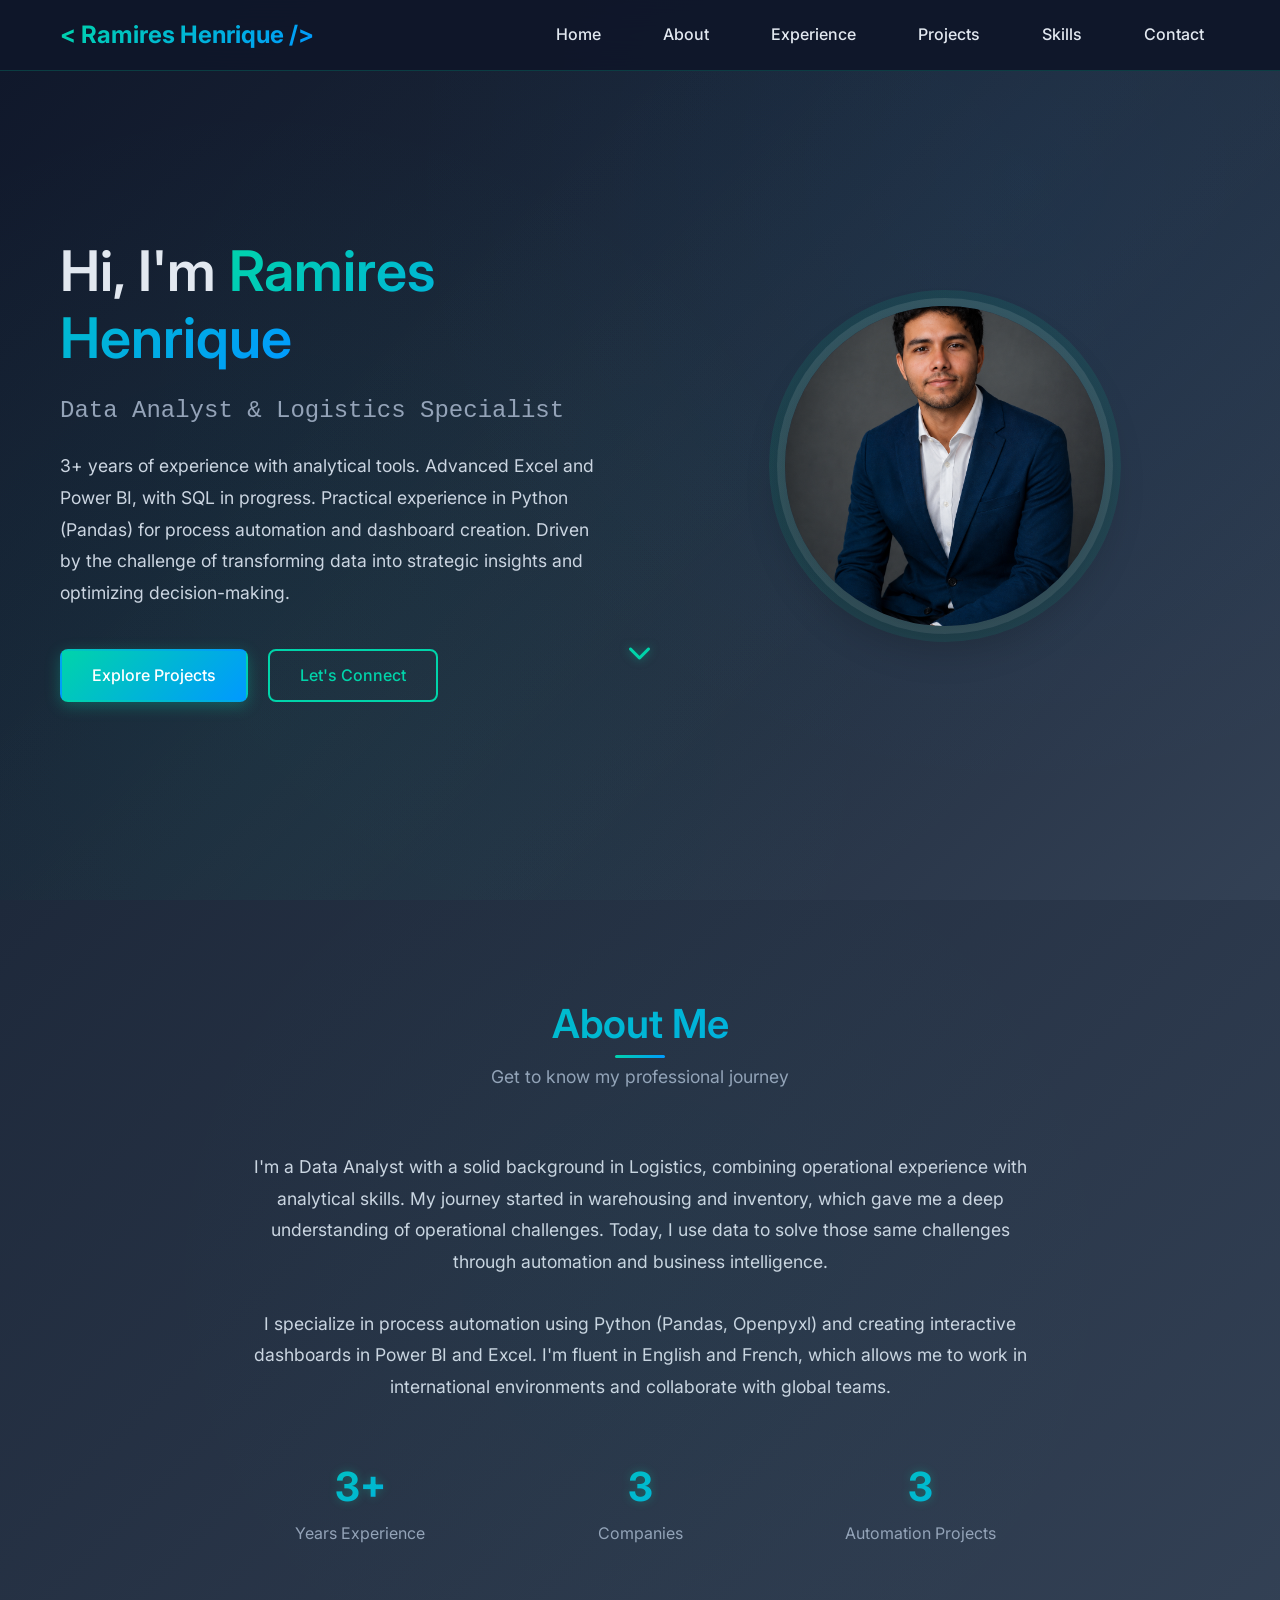
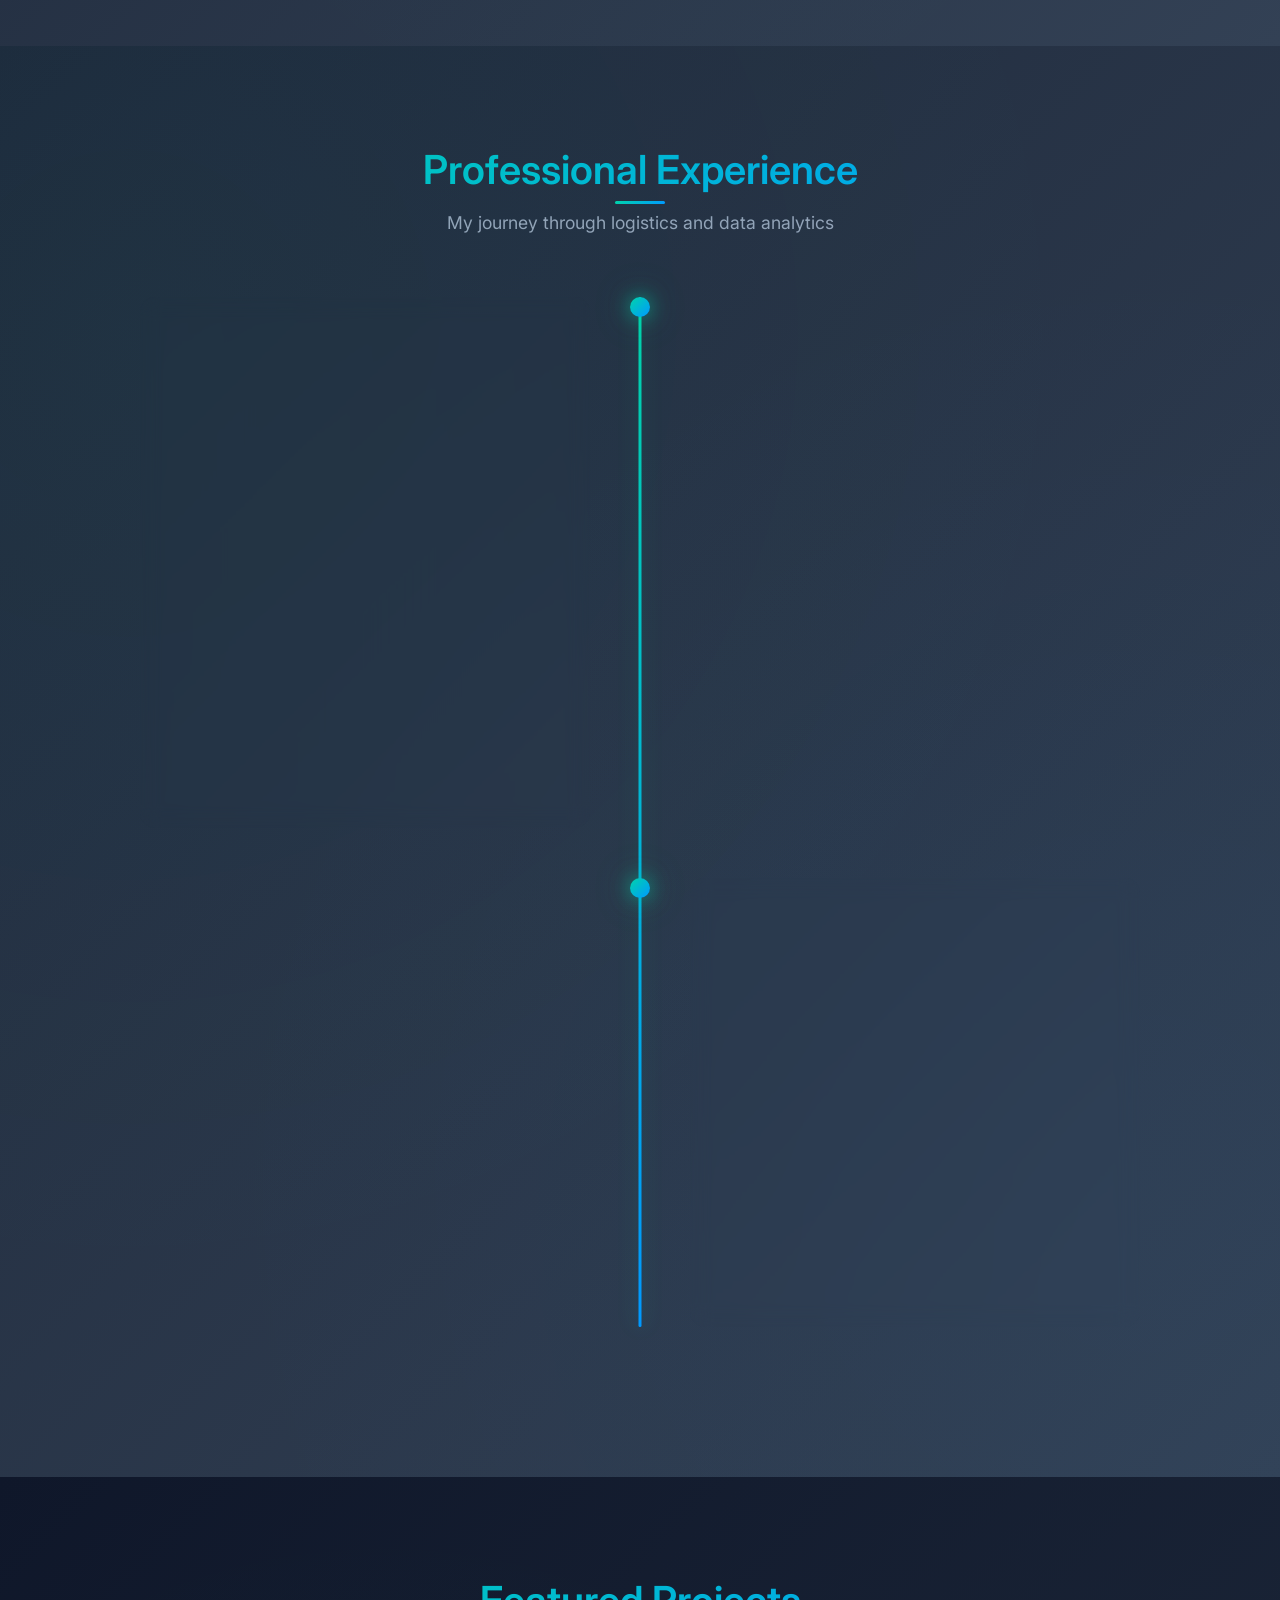
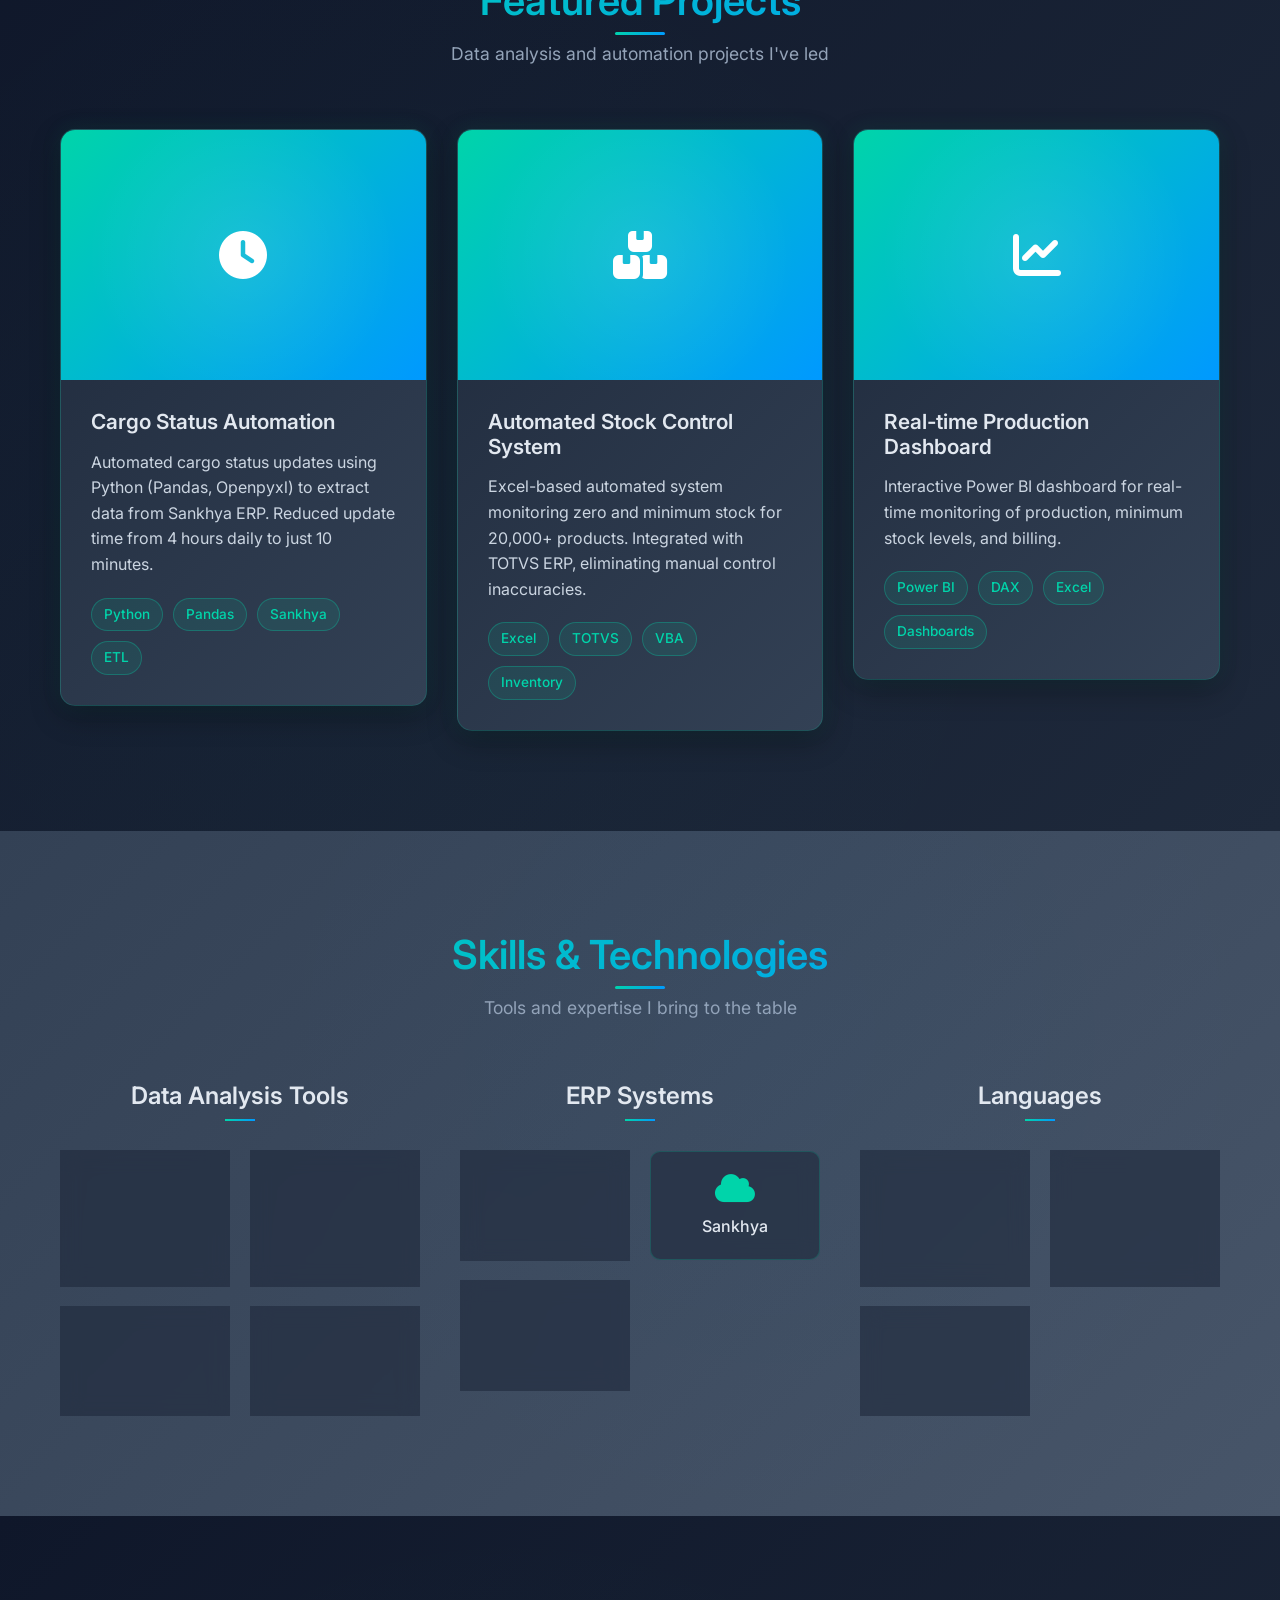
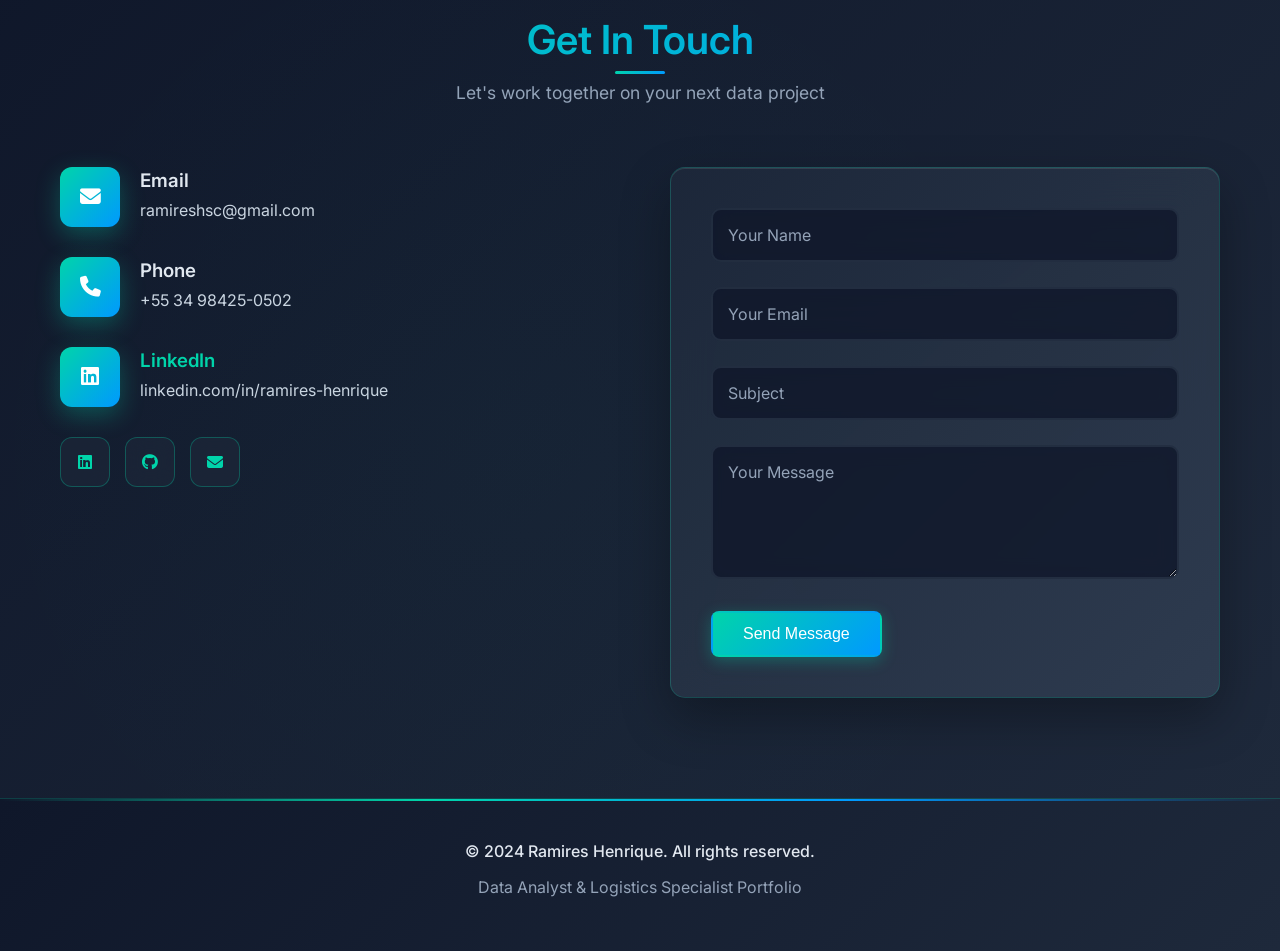
==== commit 710f6e5d: "Update index.html" ====
--- a/index.html
+++ b/index.html
@@ -307,13 +307,15 @@
                     </div>
                 </div>
                 <div class="contact-item">
-                    <div class="contact-icon">
-                        <i class="fab fa-linkedin"></i>
-                    </div>
-                    <div class="contact-details">
-                        <h3>LinkedIn</h3>
-                        <p>linkedin.com/in/ramires-henrique</p>
-                    </div>
+                    <a href="https://linkedin.com/in/ramires-henrique" target="_blank" style="text-decoration: none; display: flex; align-items: center; gap: 20px; width: 100%;">
+                        <div class="contact-icon">
+                            <i class="fab fa-linkedin"></i>
+                        </div>
+                        <div class="contact-details">
+                            <h3 style="color: #00d4aa;">LinkedIn</h3>
+                            <p style="color: #cbd5e1;">linkedin.com/in/ramires-henrique</p>
+                        </div>
+                    </a>
                 </div>
                 <div class="social-links">
                     <a href="#" class="social-link"><i class="fab fa-linkedin"></i></a>
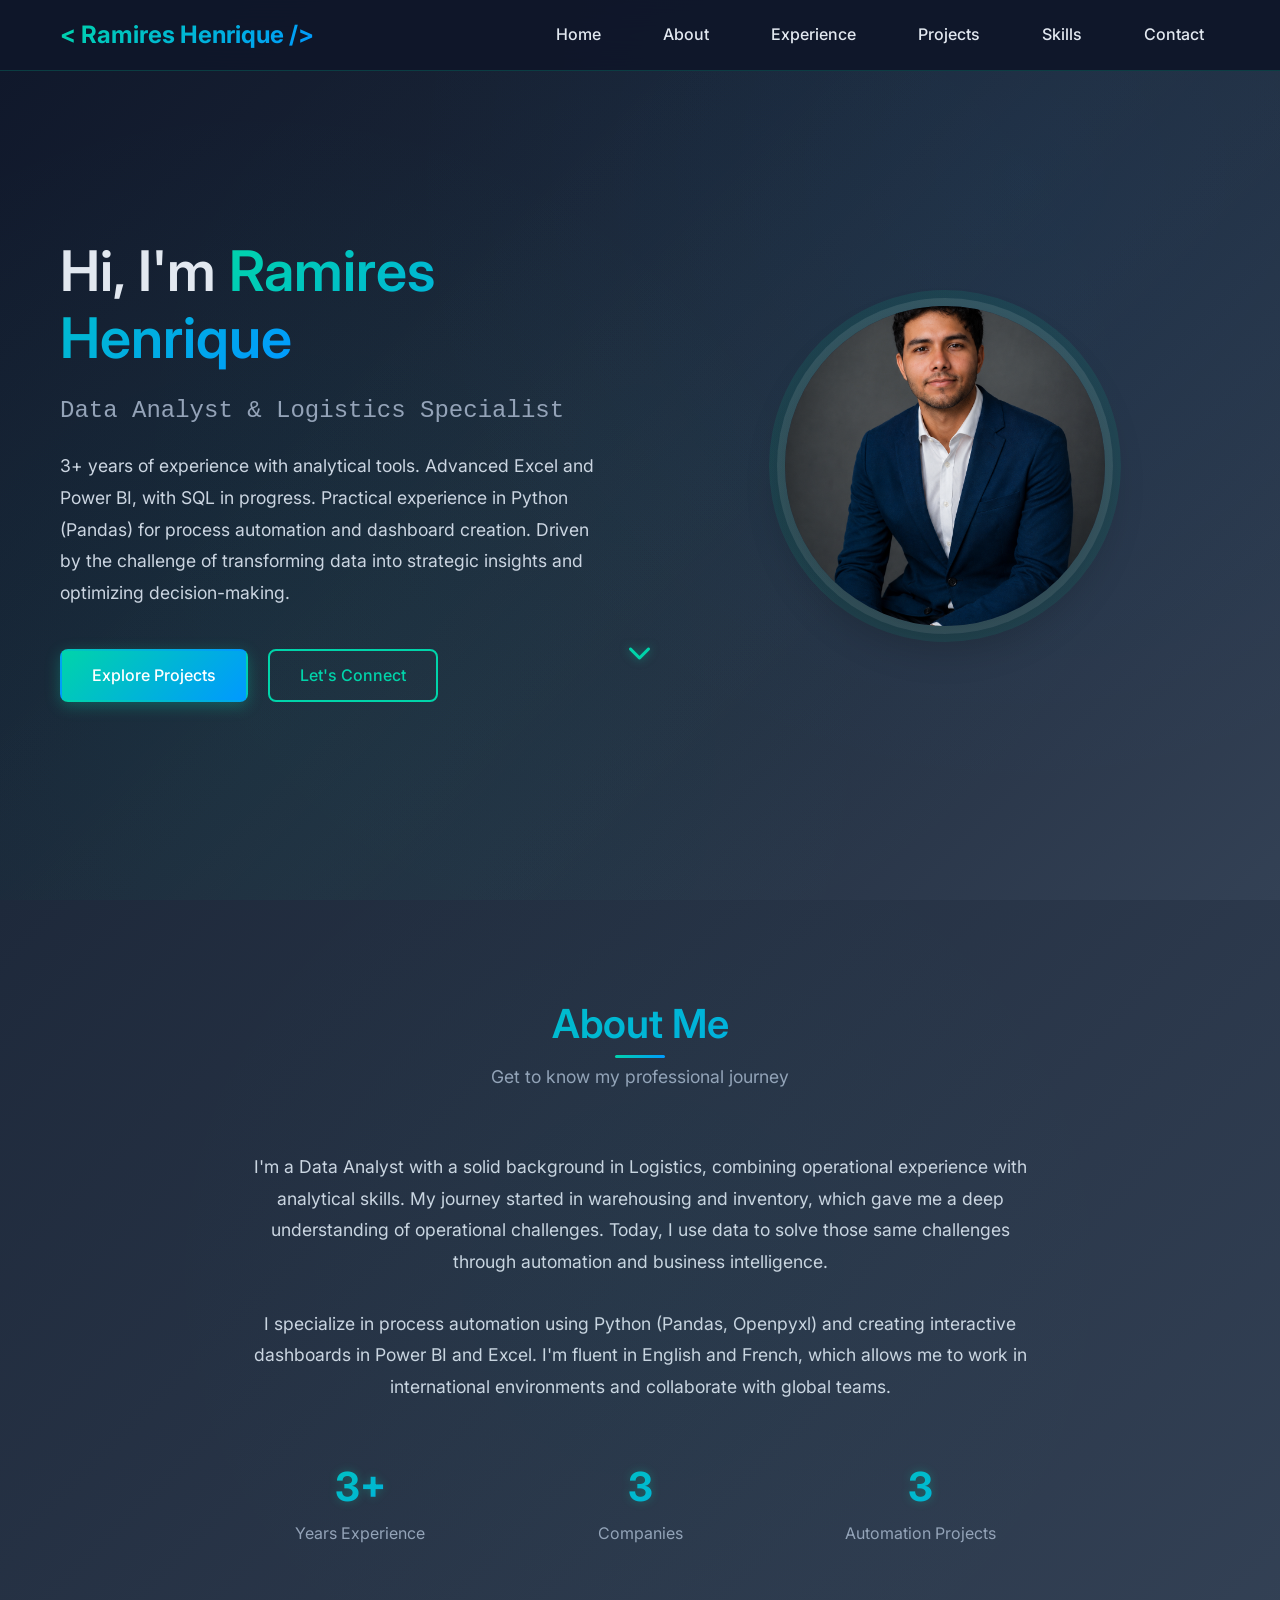
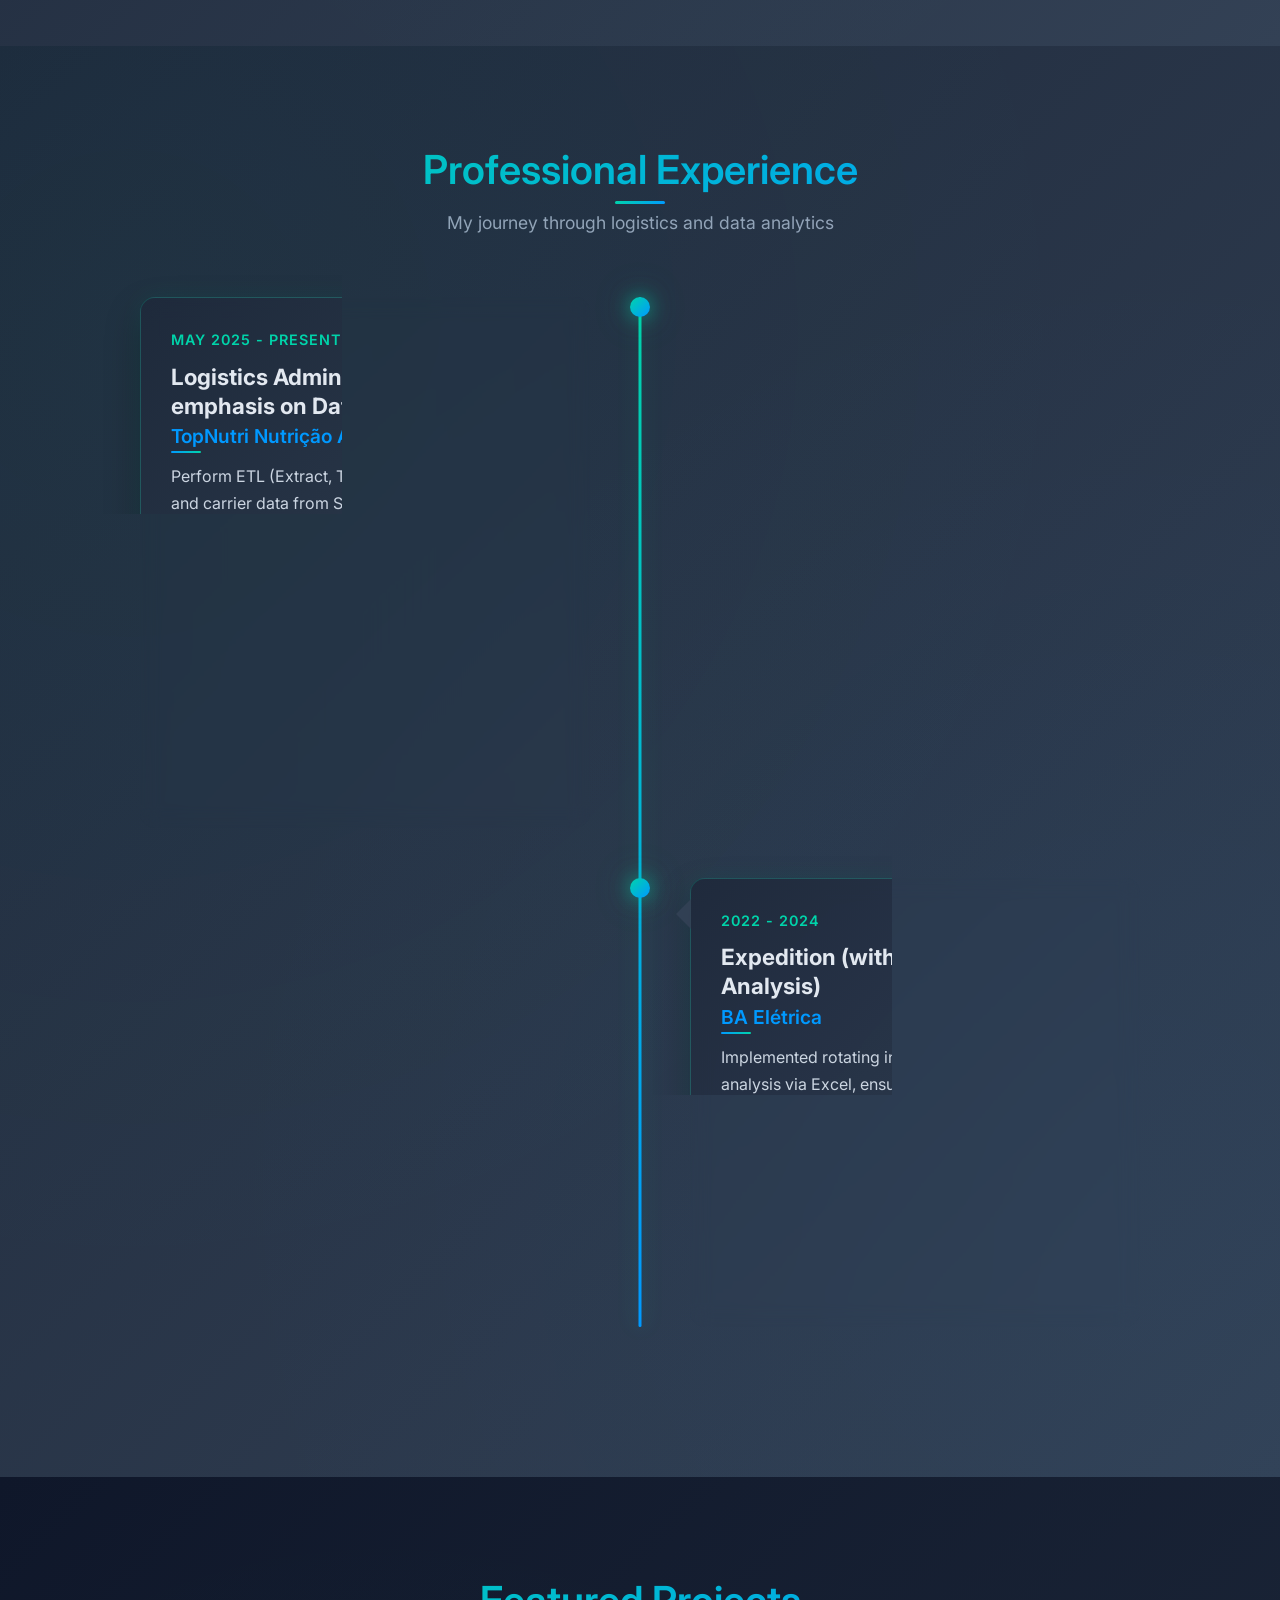
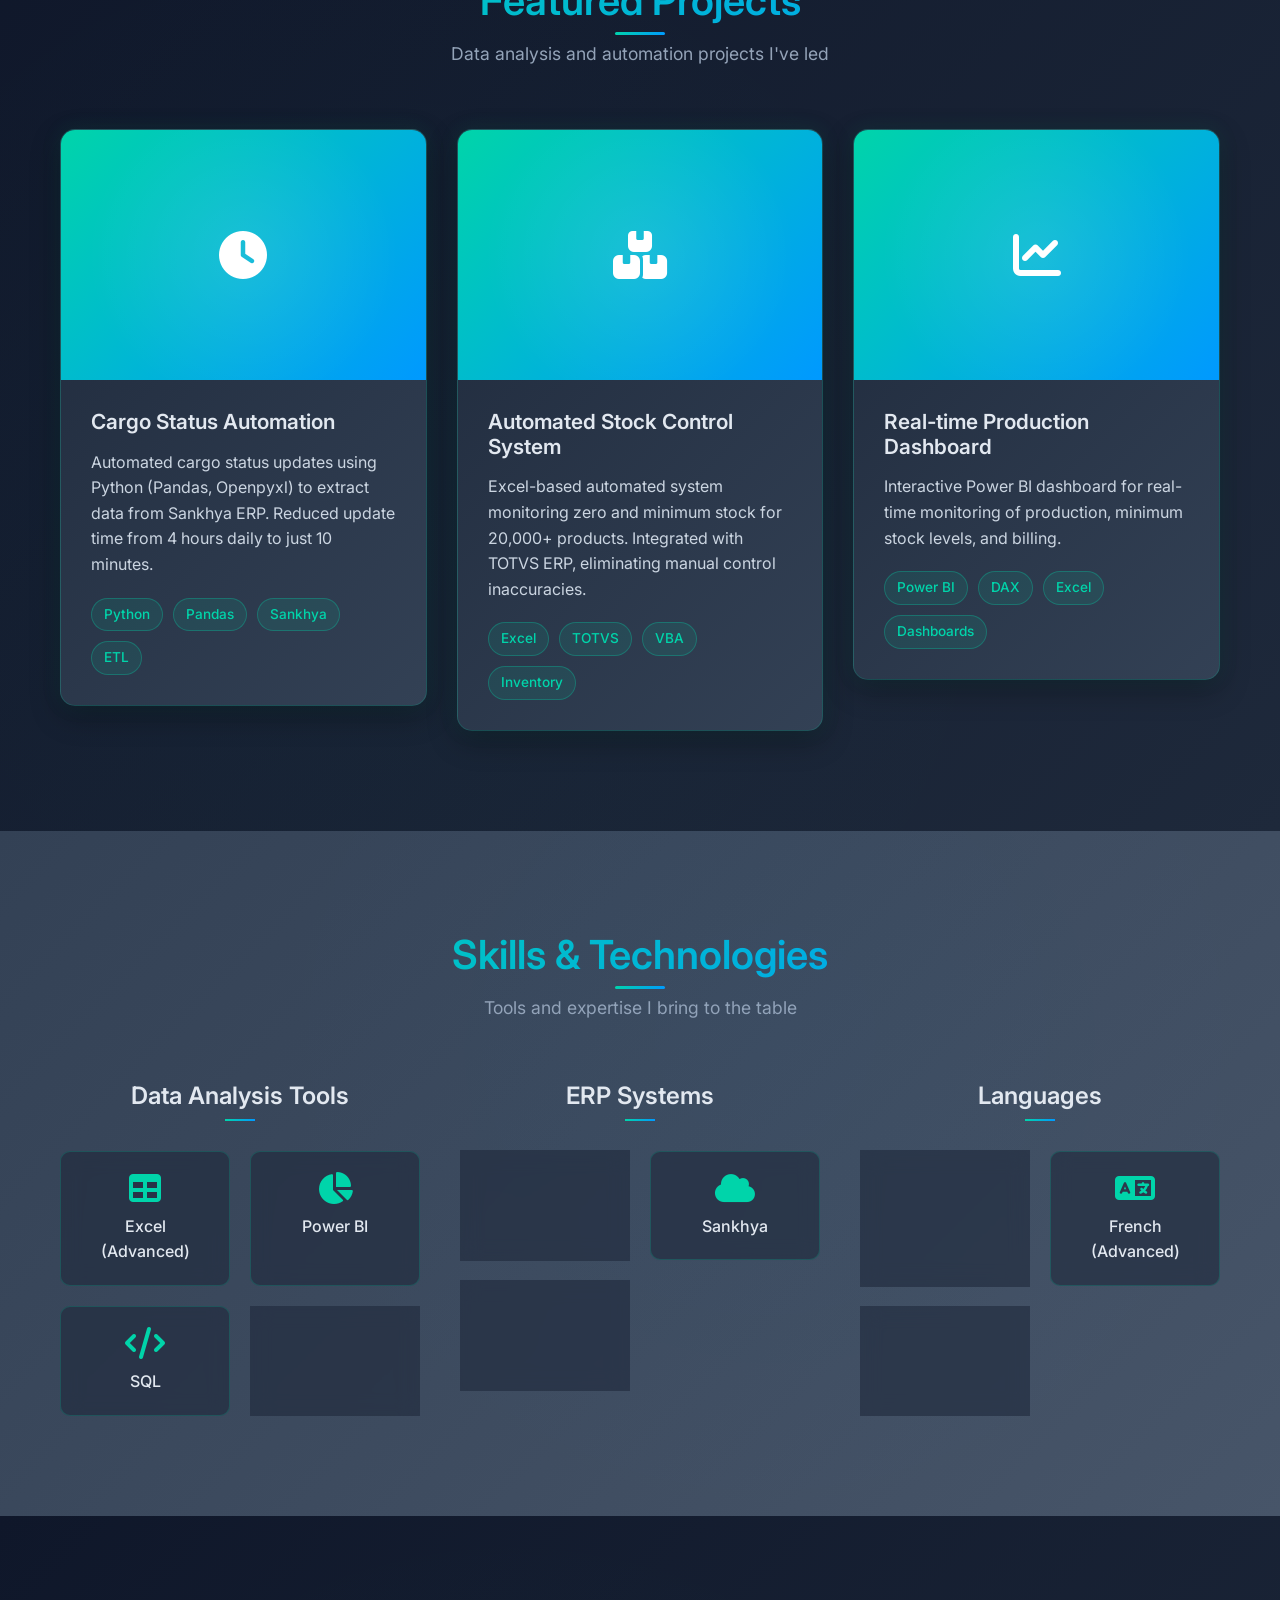
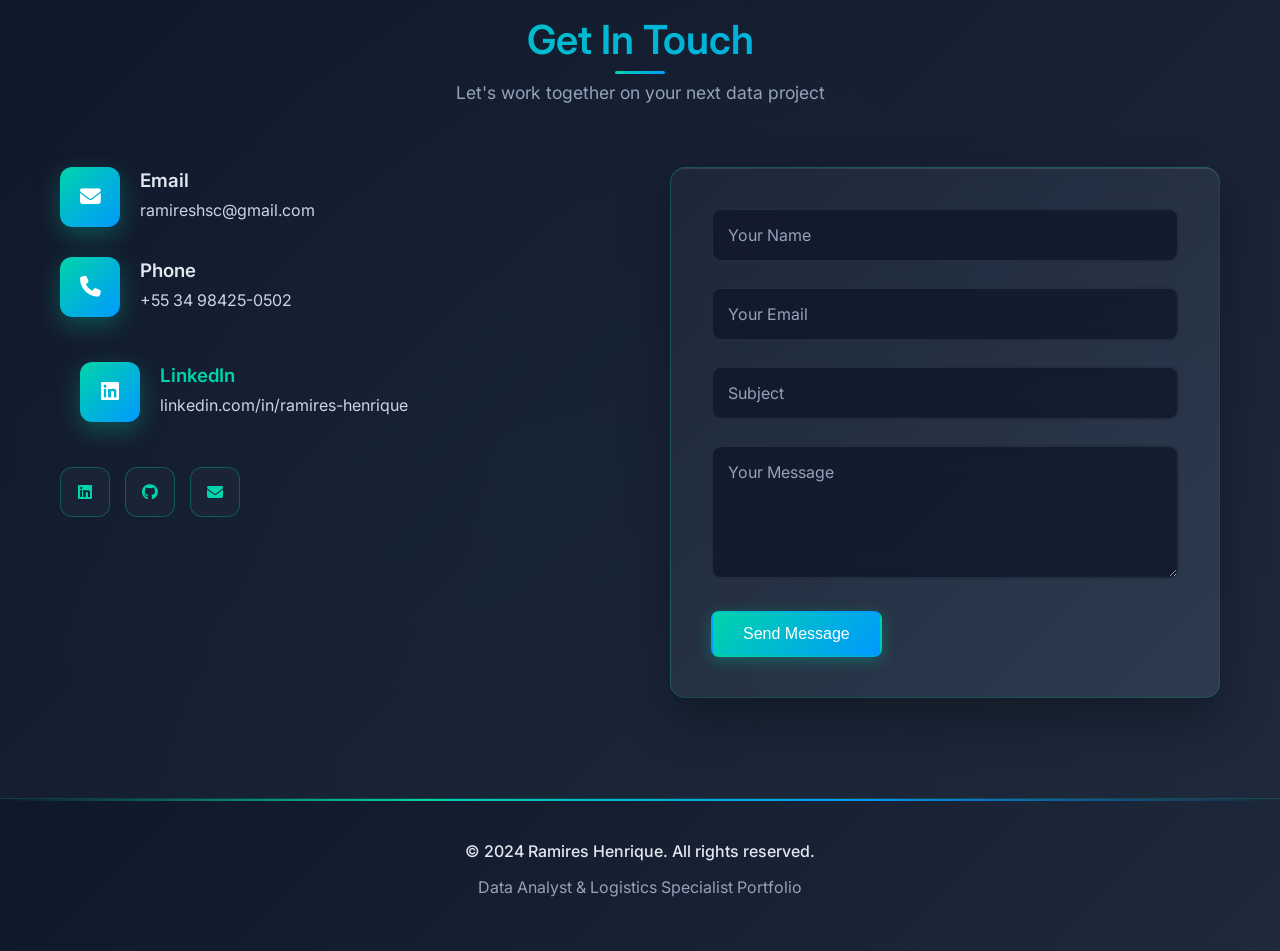
==== commit 8407e680: "Update index.html" ====
--- a/index.html
+++ b/index.html
@@ -306,8 +306,8 @@
                         <p>+55 34 98425-0502</p>
                     </div>
                 </div>
-                <div class="contact-item">
-                    <a href="https://linkedin.com/in/ramires-henrique" target="_blank" style="text-decoration: none; display: flex; align-items: center; gap: 20px; width: 100%;">
+                <div class="contact-item" style="padding: 0; margin: 0;">
+                    <a href="https://linkedin.com/in/ramires-henrique" target="_blank" rel="noopener noreferrer" style="text-decoration: none; display: flex; align-items: center; gap: 20px; width: 100%; padding: 15px 20px; cursor: pointer; z-index: 10; position: relative;">
                         <div class="contact-icon">
                             <i class="fab fa-linkedin"></i>
                         </div>
--- a/css/style.css
+++ b/css/style.css
@@ -1626,3 +1626,25 @@
         color: #333 !important;
     }
 }
+
+/* Permitir seleção de texto nos contatos */
+.contact-details p,
+.contact-details a,
+.contact-item p,
+.contact-item a {
+    user-select: text !important;
+    -webkit-user-select: text !important;
+    -moz-user-select: text !important;
+    cursor: text;
+}
+
+/* Deixar o link do LinkedIn com cursor de texto também */
+.contact-item a[href*="linkedin"] {
+    cursor: pointer;
+}
+
+/* Para telefone e email */
+.contact-item a[href^="mailto"],
+.contact-item a[href^="tel"] {
+    cursor: pointer;
+}
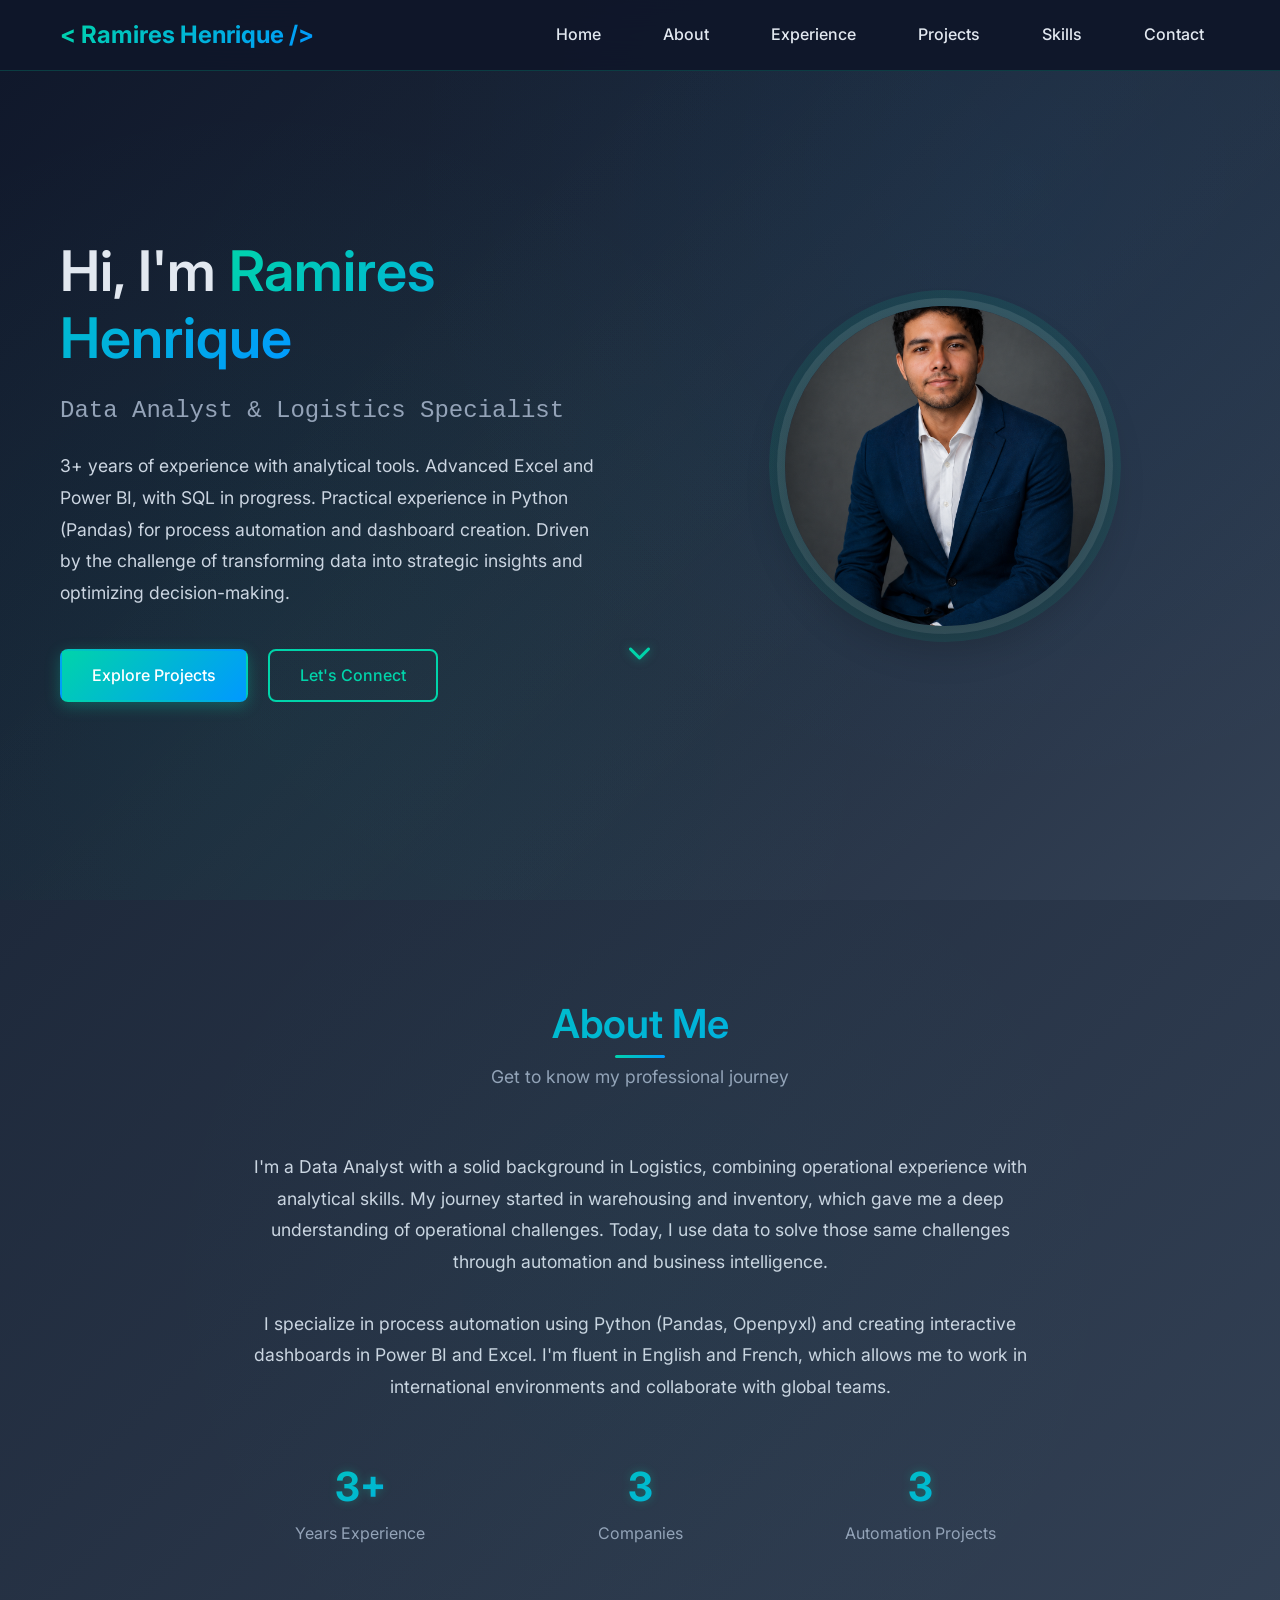
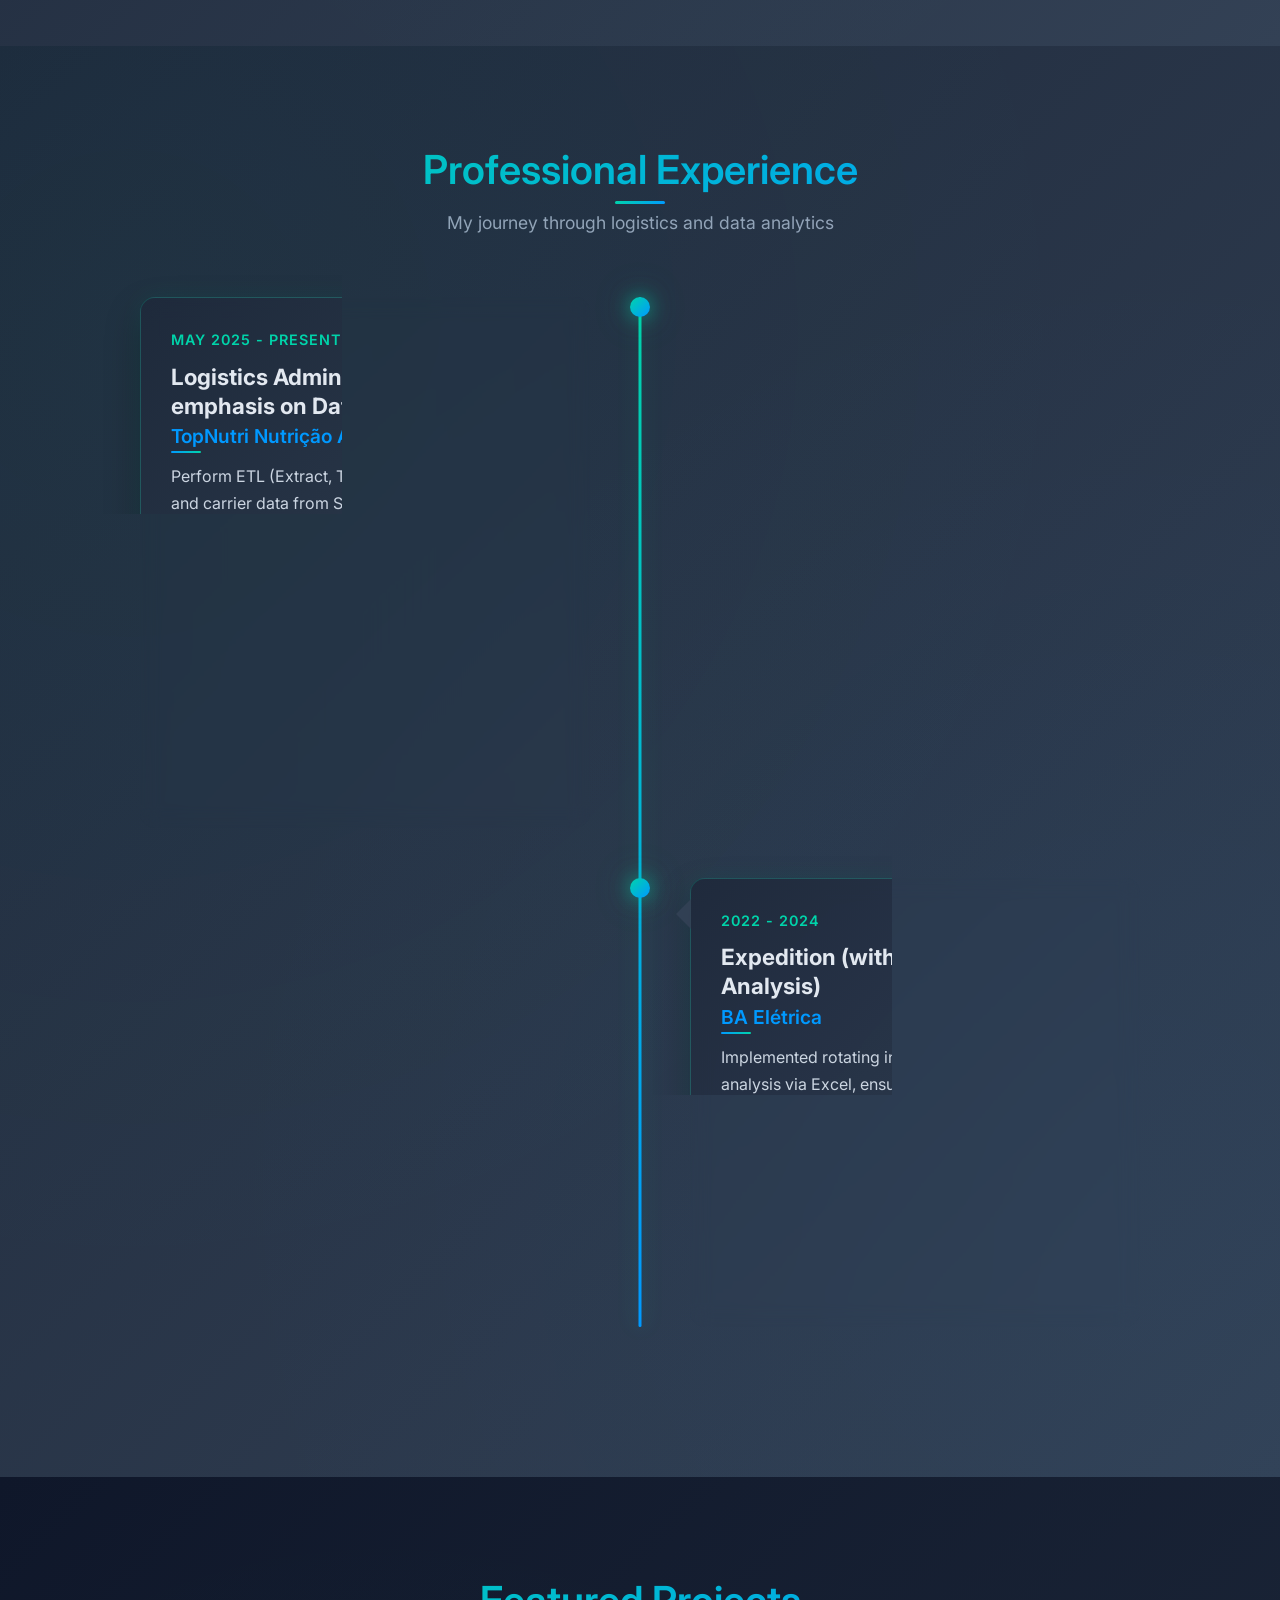
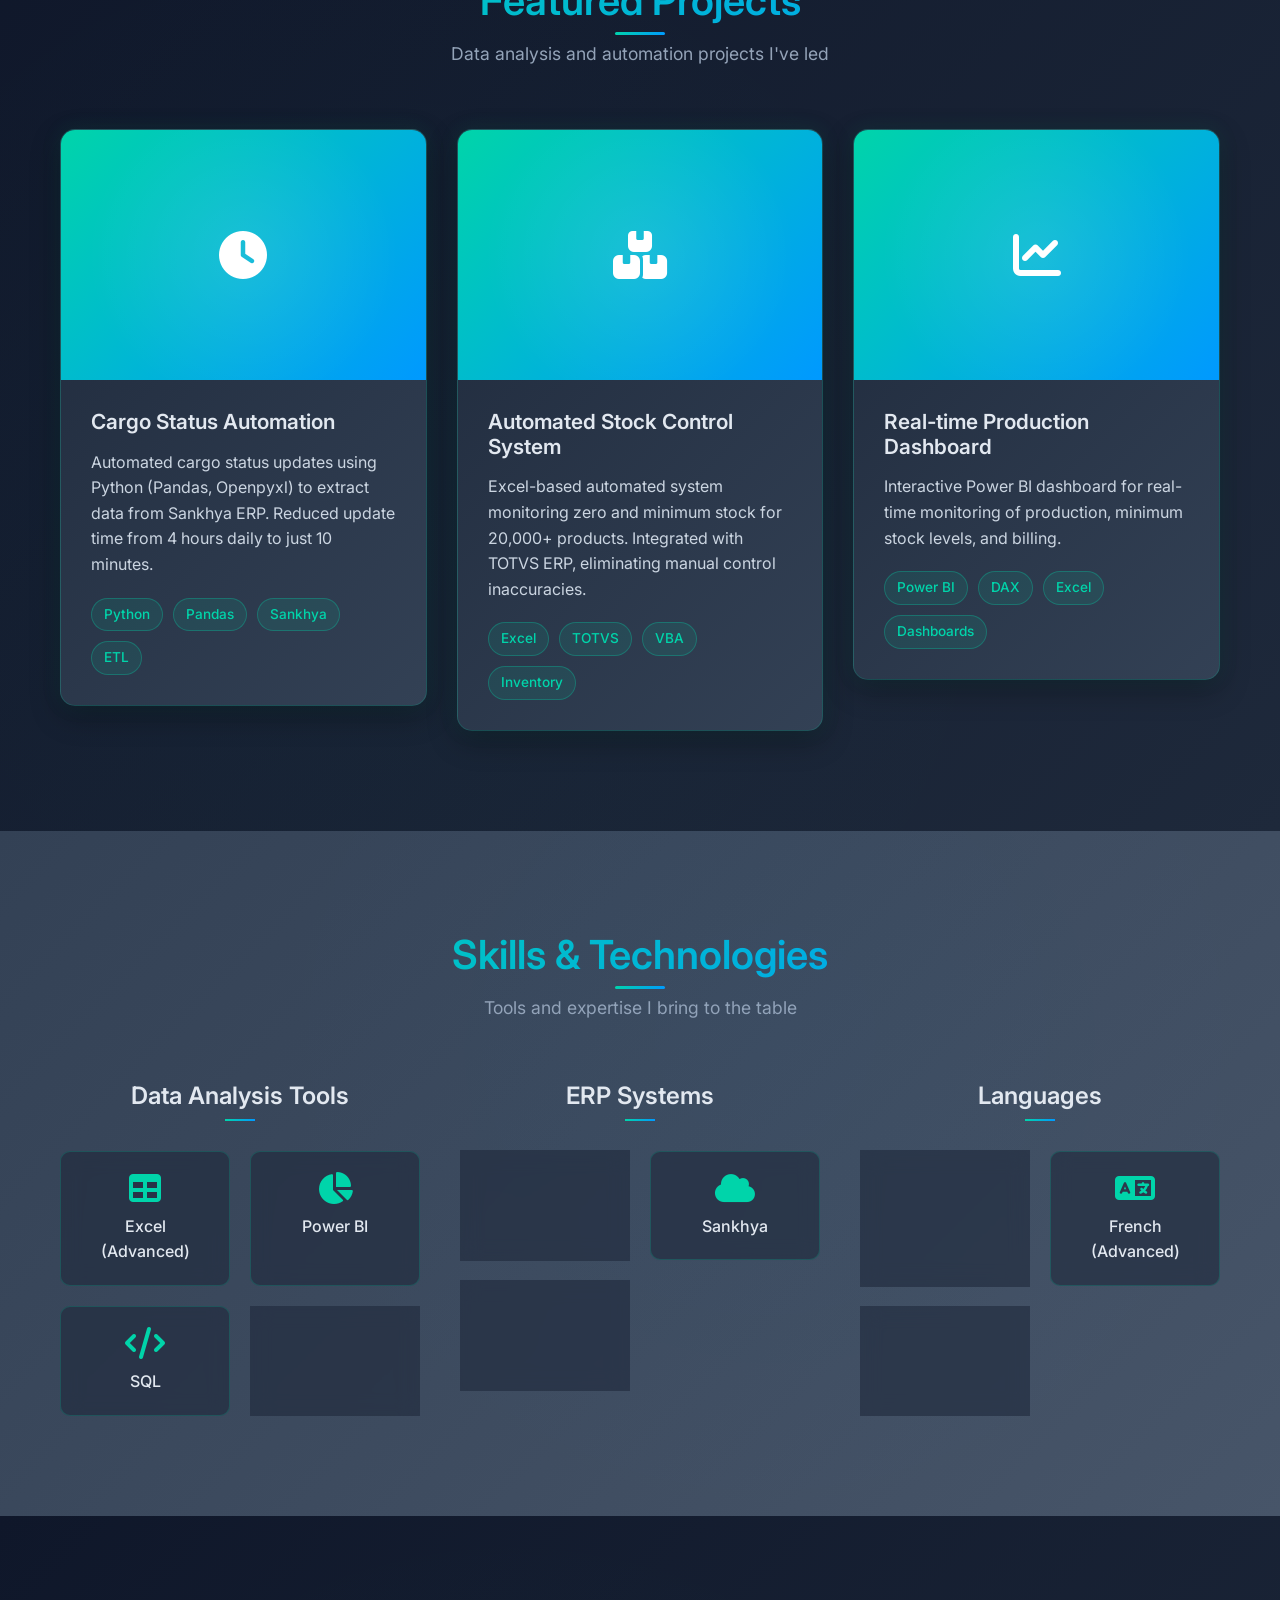
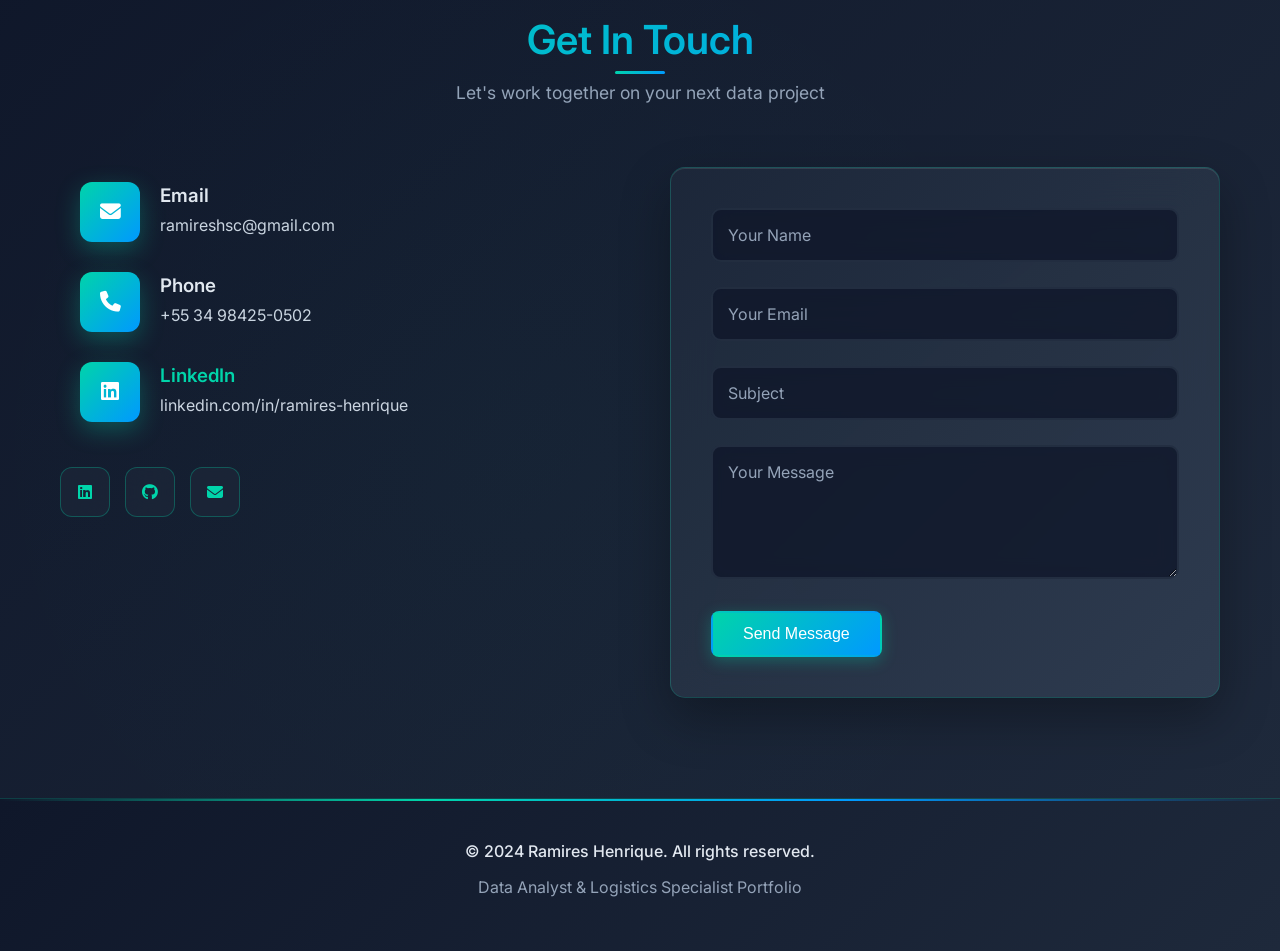
==== commit 98482148: "Update index.html" ====
--- a/index.html
+++ b/index.html
@@ -287,25 +287,37 @@
         </div>
         <div class="contact-content">
             <!-- Informações de contato -->
+            
+            <!-- Email -->
             <div class="contact-info">
-                <div class="contact-item">
-                    <div class="contact-icon">
-                        <i class="fas fa-envelope"></i>
-                    </div>
-                    <div class="contact-details">
-                        <h3>Email</h3>
-                        <p>ramireshsc@gmail.com</p>
-                    </div>
-                </div>
-                <div class="contact-item">
-                    <div class="contact-icon">
-                        <i class="fas fa-phone"></i>
-                    </div>
-                    <div class="contact-details">
-                        <h3>Phone</h3>
-                        <p>+55 34 98425-0502</p>
-                    </div>
-                </div>
+                <div class="contact-item" style="padding: 0; margin: 0;">
+                    <div style="display: flex; align-items: center; gap: 20px; width: 100%; padding: 15px 20px;">
+                        <div class="contact-icon">
+                            <i class="fas fa-envelope"></i>
+                        </div>
+                        <div class="contact-details">
+                            <h3>Email</h3>
+                            <p>ramireshsc@gmail.com</p>
+                        </div>
+                    </div>
+                </div>
+                <!-- FIM Email -->
+                
+                <!-- Telefone -->
+                <div class="contact-item" style="padding: 0; margin: 0;">
+                    <div style="display: flex; align-items: center; gap: 20px; width: 100%; padding: 15px 20px;">
+                        <div class="contact-icon">
+                            <i class="fas fa-phone"></i>
+                        </div>
+                        <div class="contact-details">
+                            <h3>Phone</h3>
+                            <p>+55 34 98425-0502</p>
+                        </div>
+                    </div>
+                </div>
+                <!-- FIM Telefone -->
+                
+                <!-- LinkedIn -->
                 <div class="contact-item" style="padding: 0; margin: 0;">
                     <a href="https://linkedin.com/in/ramires-henrique" target="_blank" rel="noopener noreferrer" style="text-decoration: none; display: flex; align-items: center; gap: 20px; width: 100%; padding: 15px 20px; cursor: pointer; z-index: 10; position: relative;">
                         <div class="contact-icon">
@@ -317,6 +329,8 @@
                         </div>
                     </a>
                 </div>
+                <!--FIM LinkedIn -->
+            
                 <div class="social-links">
                     <a href="#" class="social-link"><i class="fab fa-linkedin"></i></a>
                     <a href="#" class="social-link"><i class="fab fa-github"></i></a>
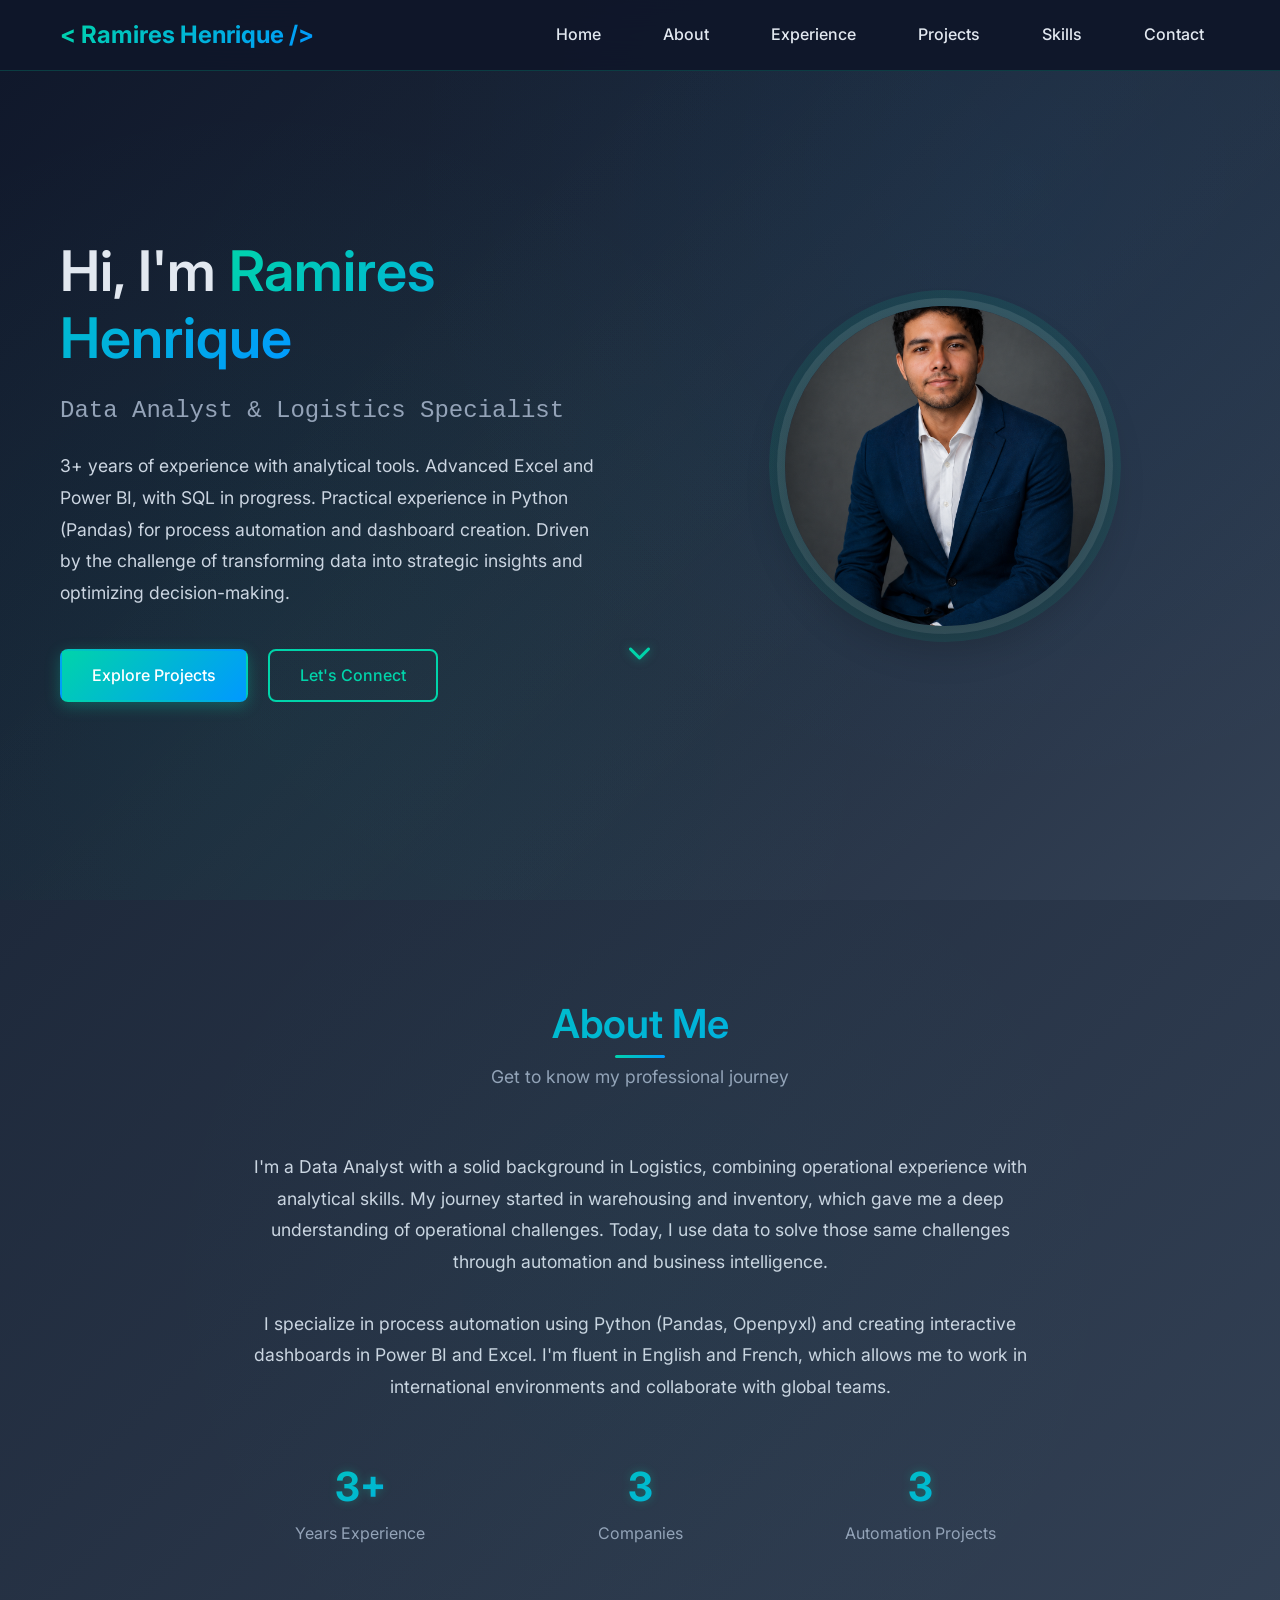
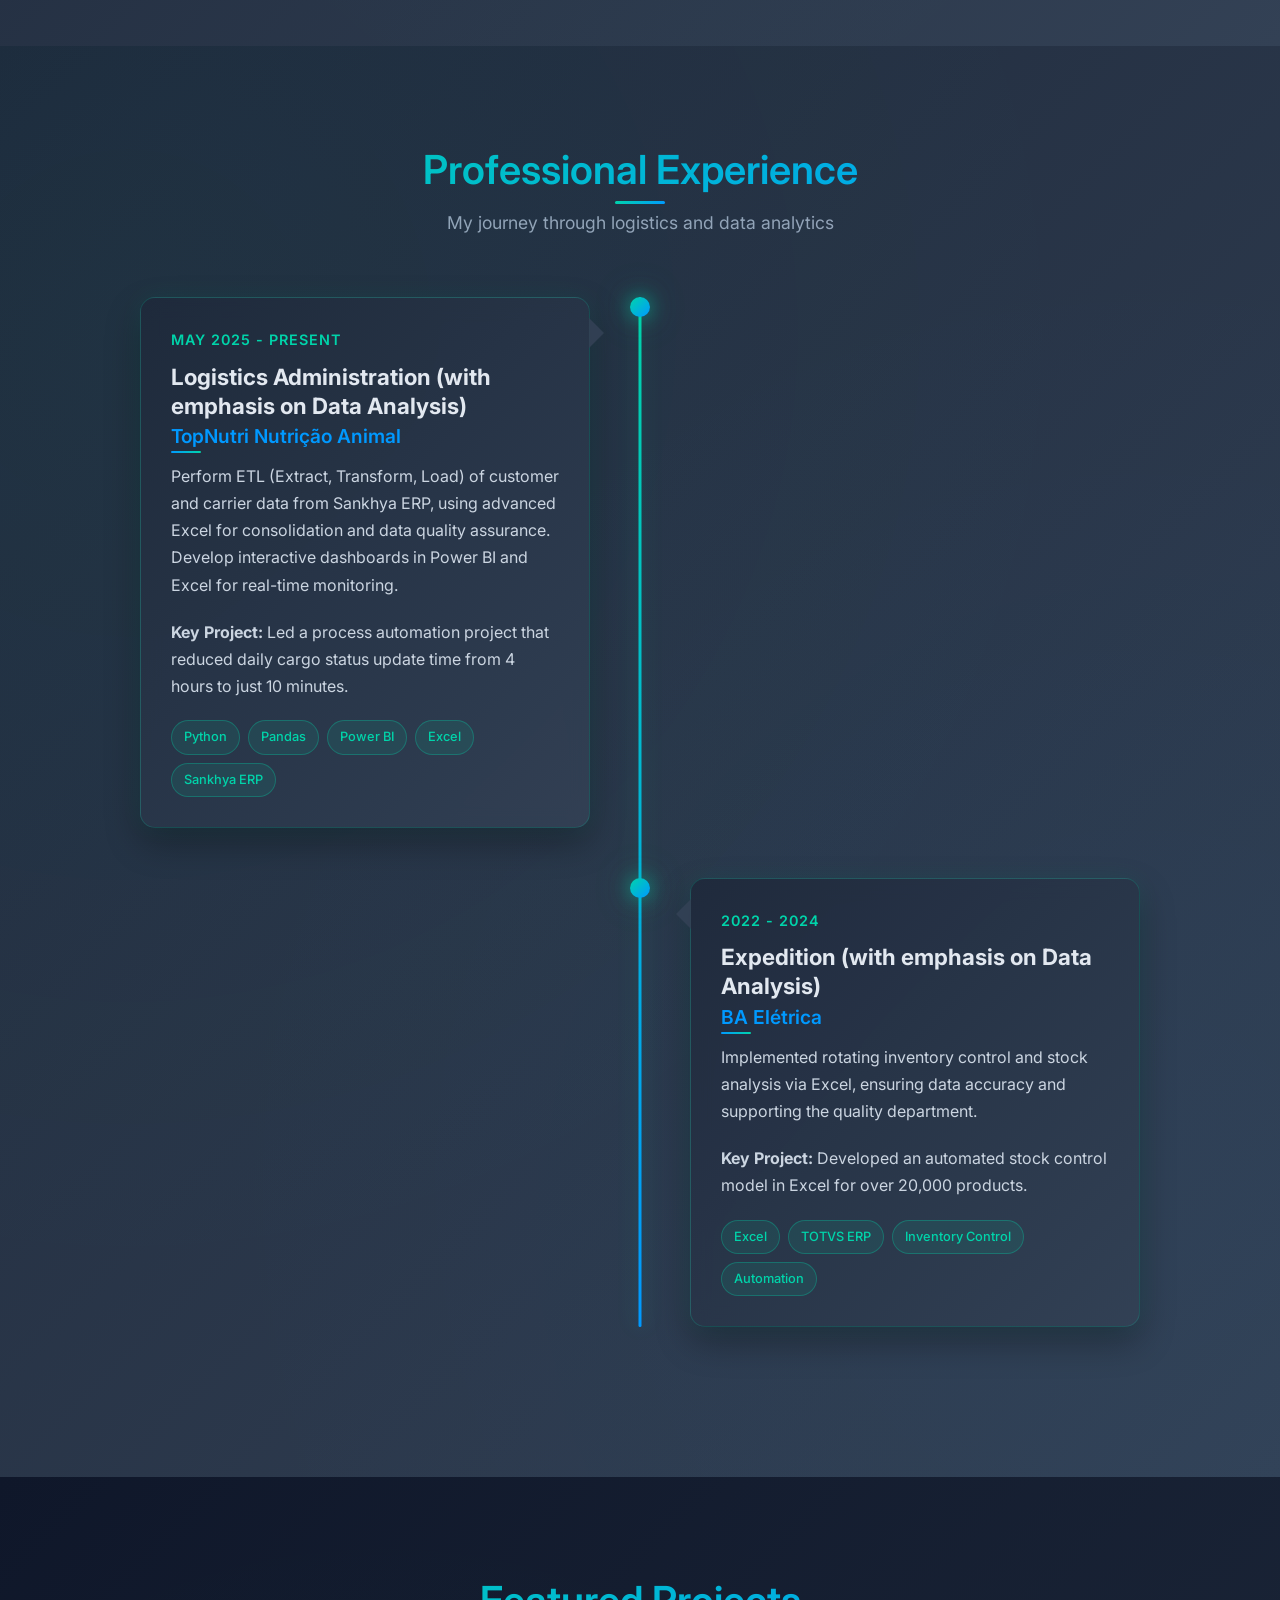
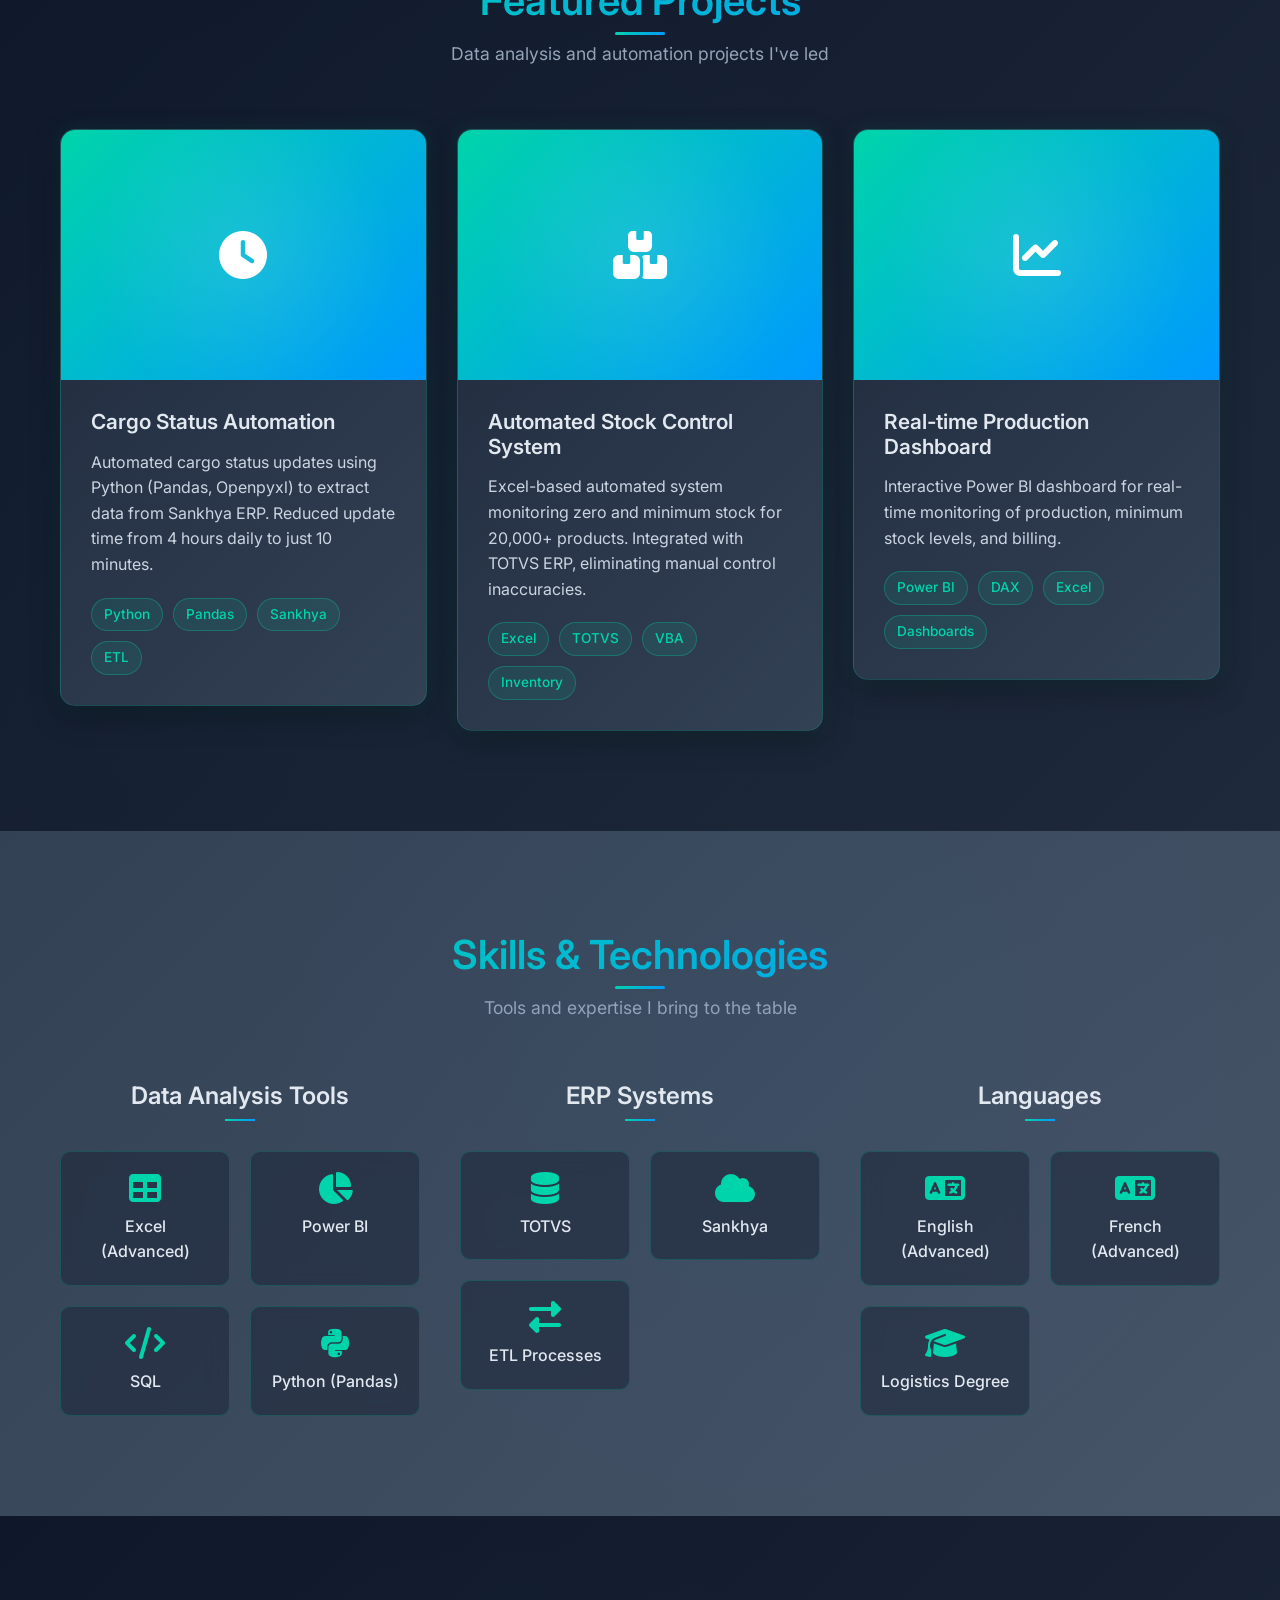
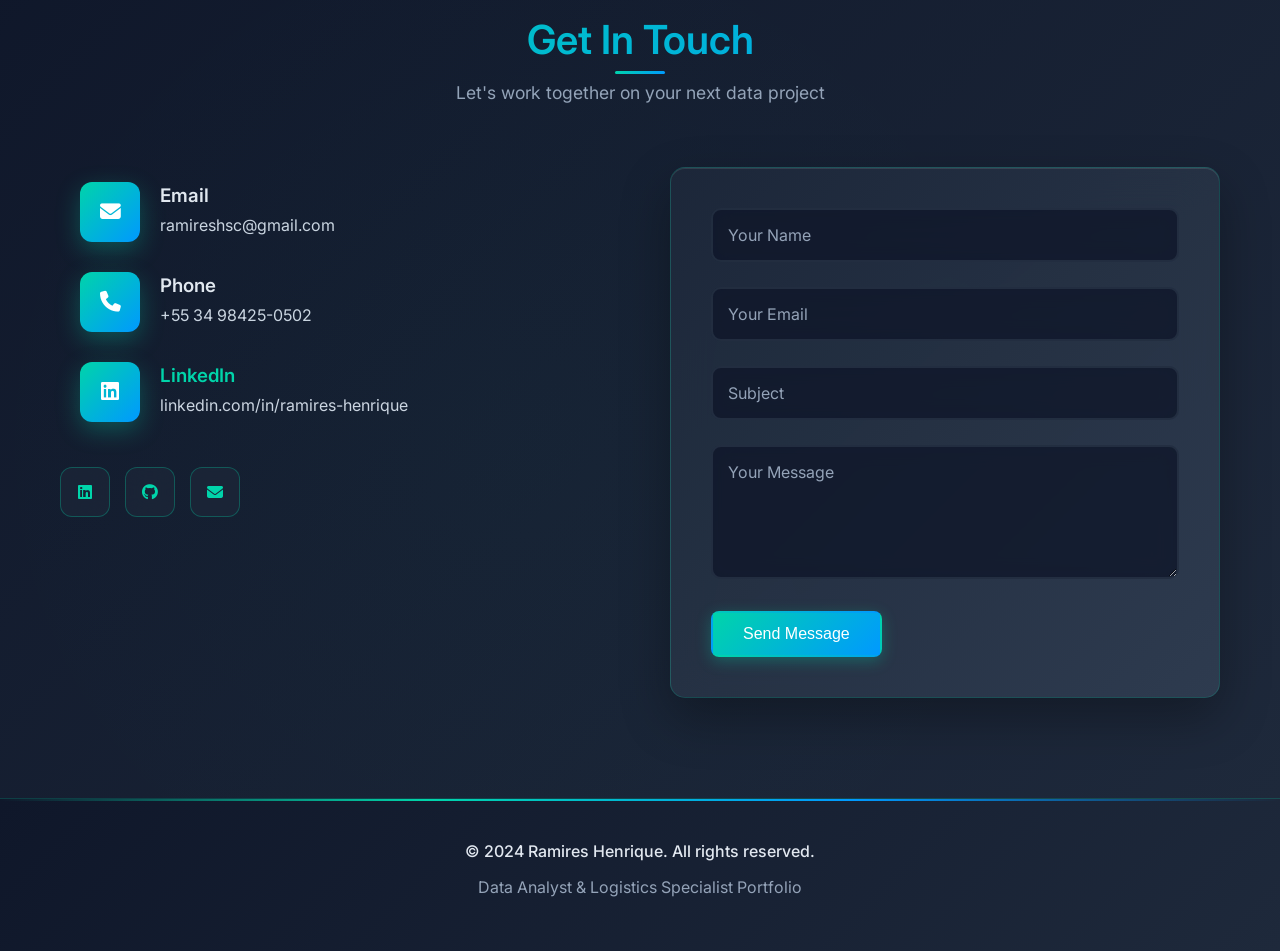
==== commit f10a9326: "Update index.html" ====
--- a/index.html
+++ b/index.html
@@ -290,6 +290,8 @@
             
             <!-- Email -->
             <div class="contact-info">
+
+                
                 <div class="contact-item" style="padding: 0; margin: 0;">
                     <div style="display: flex; align-items: center; gap: 20px; width: 100%; padding: 15px 20px;">
                         <div class="contact-icon">
@@ -297,7 +299,7 @@
                         </div>
                         <div class="contact-details">
                             <h3>Email</h3>
-                            <p>ramireshsc@gmail.com</p>
+                            <p style="user-select: text; -webkit-user-select: text; cursor: text;">ramireshsc@gmail.com</p>
                         </div>
                     </div>
                 </div>
--- a/css/style.css
+++ b/css/style.css
@@ -1627,7 +1627,7 @@
     }
 }
 
-/* Permitir seleção de texto nos contatos */
+/* Permitir seleção de texto nos contatos - Versão 1 */
 .contact-details p,
 .contact-details a,
 .contact-item p,
@@ -1648,3 +1648,19 @@
 .contact-item a[href^="tel"] {
     cursor: pointer;
 }
+
+/* Forçar seleção de texto nos contatos - Versão 2 (mais forte) */
+.contact-info div,
+.contact-info p {
+    user-select: text !important;
+    -webkit-user-select: text !important;
+    -moz-user-select: text !important;
+    -ms-user-select: text !important;
+    cursor: text !important;
+}
+
+/* Garantir que o texto dentro das divs seja selecionável */
+.contact-info [style*="display: flex"] p {
+    user-select: text !important;
+    -webkit-user-select: text !important;
+}
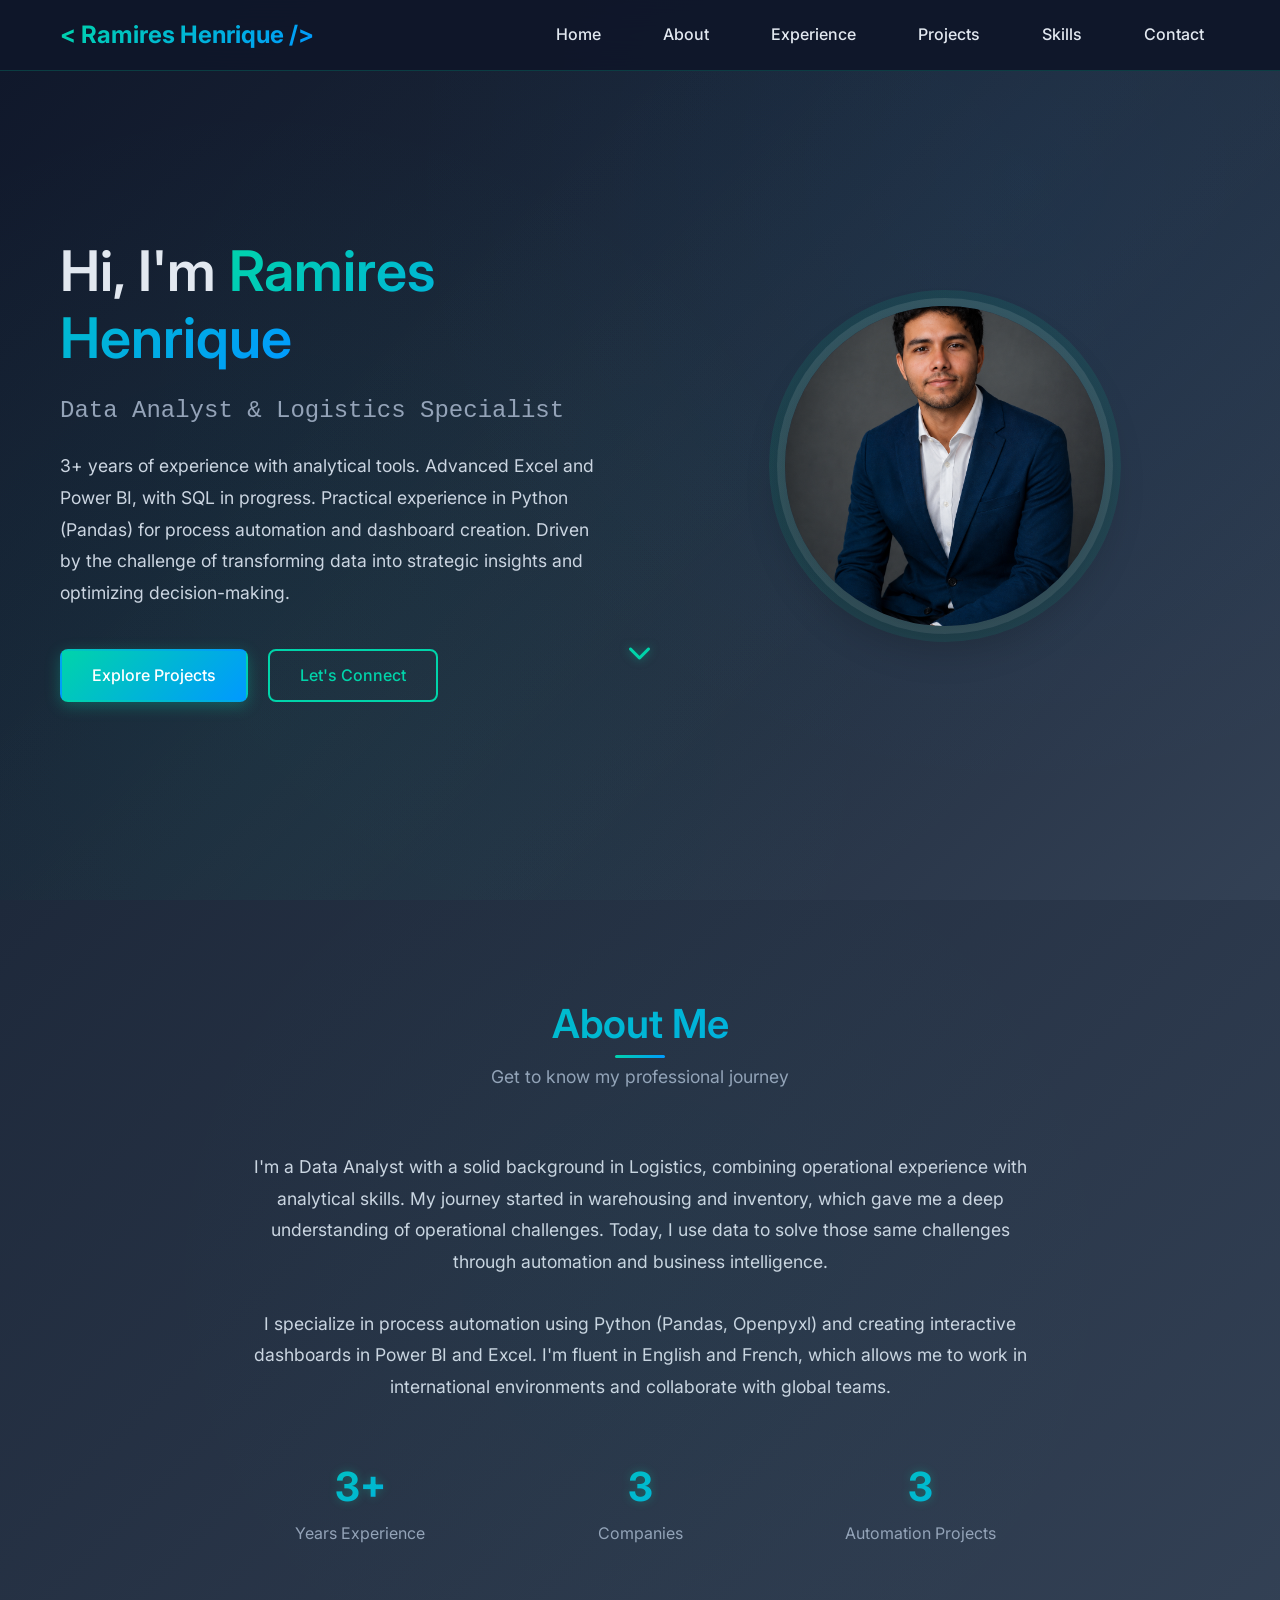
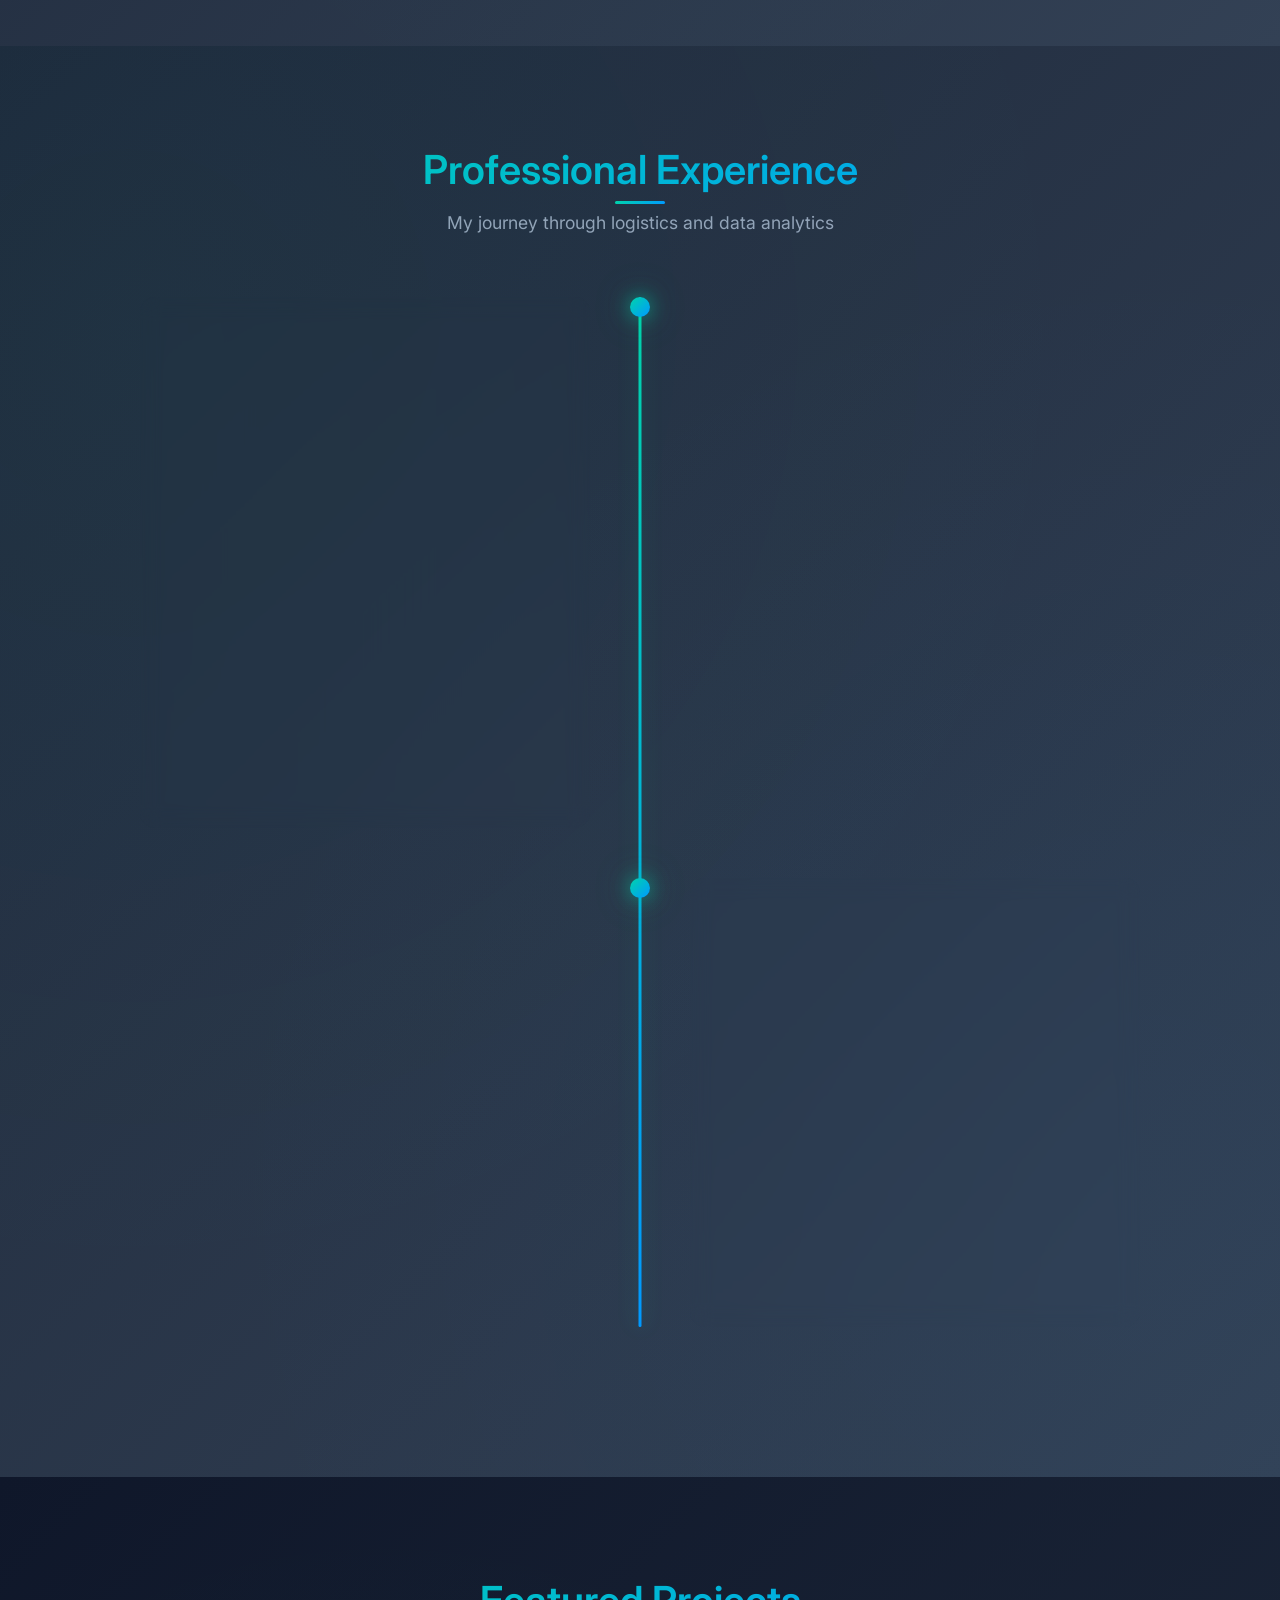
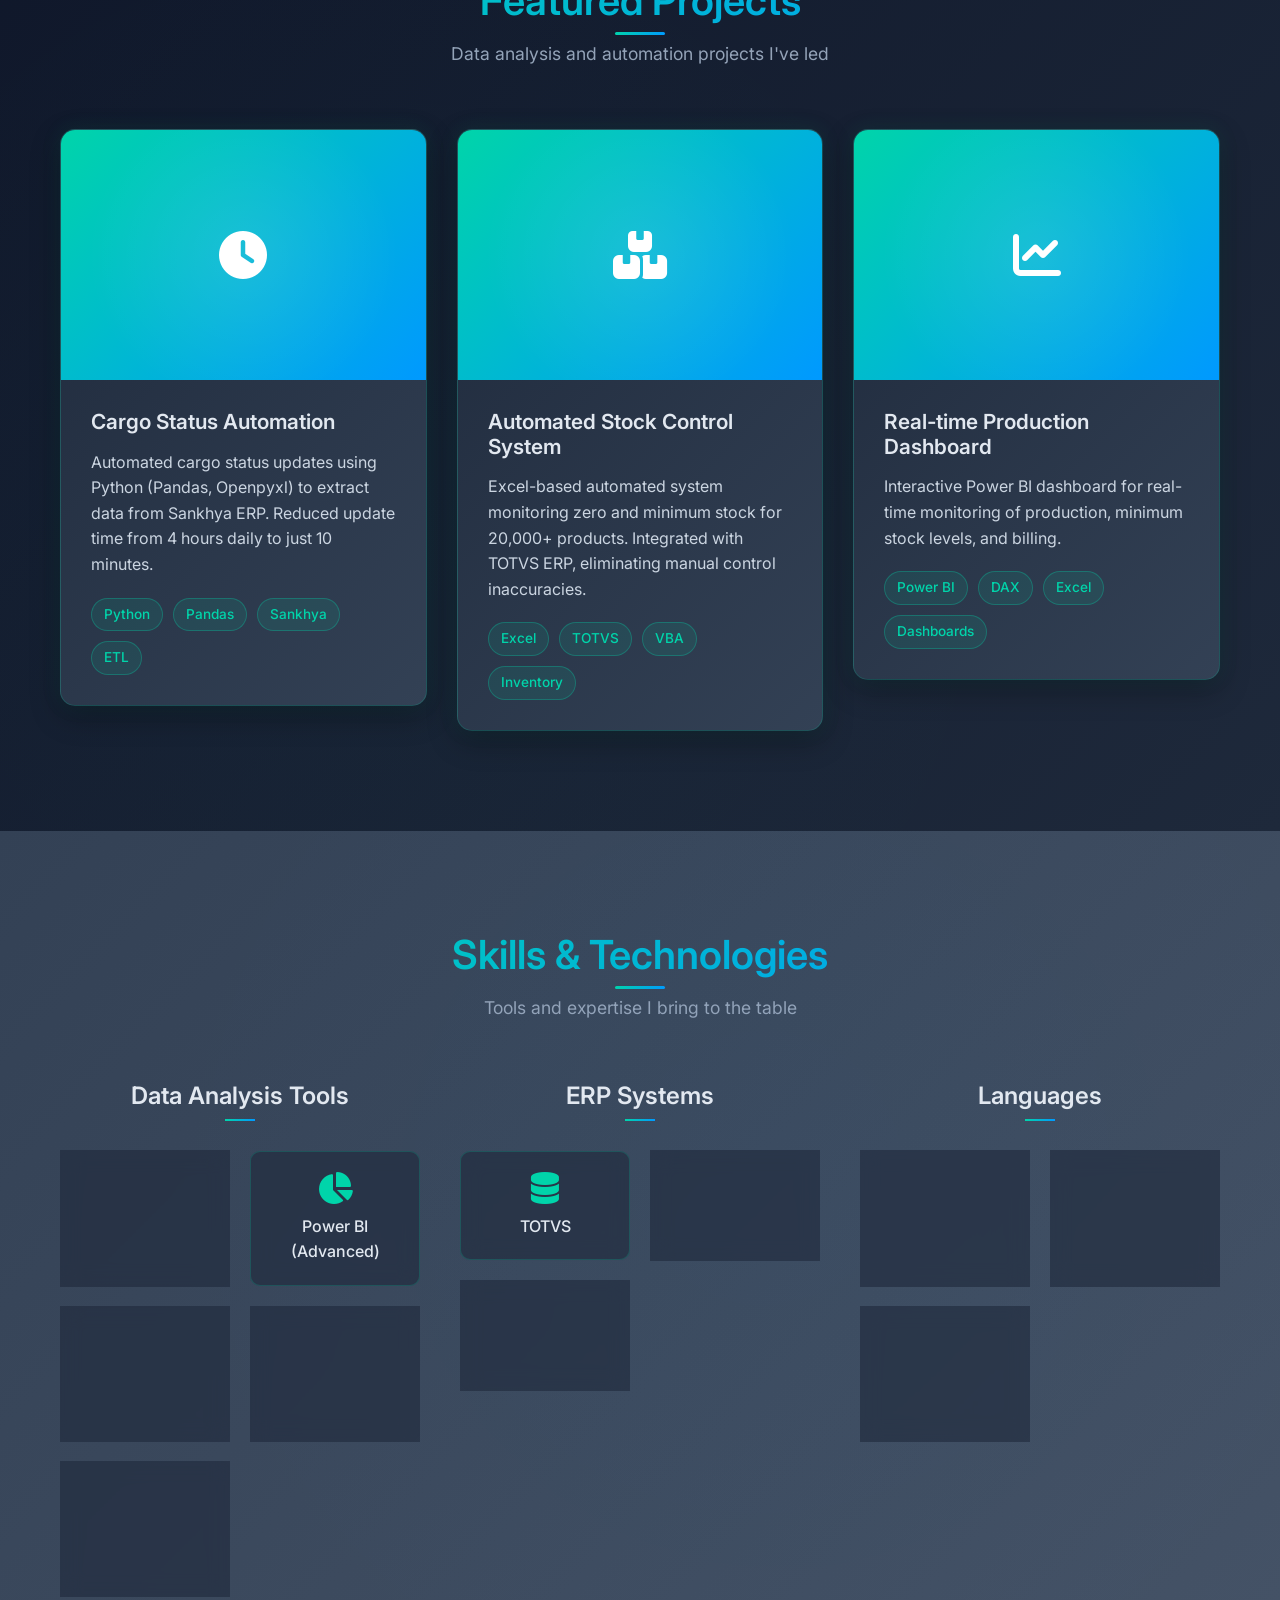
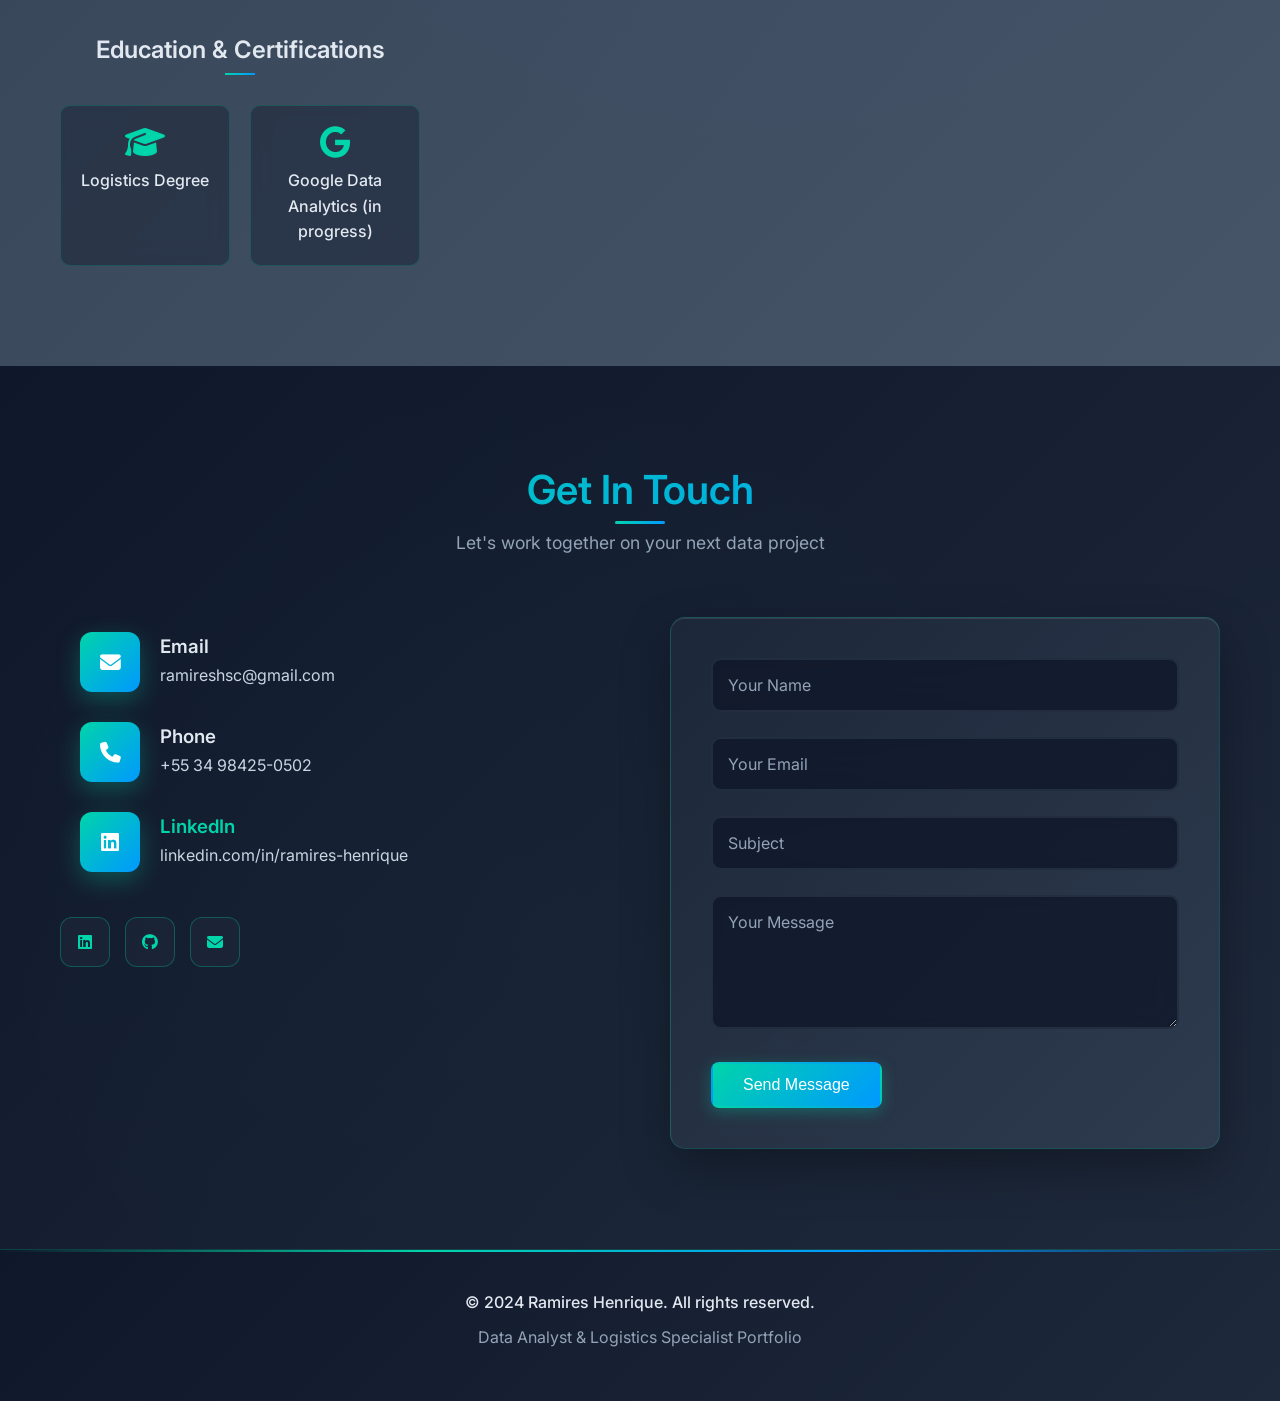
==== commit abe08153: "Update index.html" ====
--- a/index.html
+++ b/index.html
@@ -242,41 +242,57 @@
     </section>
 
     <!-- Skills Section -->
-    <section id="skills" class="skills">
-        <div class="container">
-            <div class="section-header">
-                <h2 class="section-title">Skills & Technologies</h2>
-                <p class="section-subtitle">Tools and expertise I bring to the table</p>
-            </div>
-            <div class="skills-grid">
-                <div class="skill-category">
-                    <h3 class="category-title">Data Analysis Tools</h3>
-                    <div class="skills-list">
-                        <div class="skill-item"><i class="fas fa-table"></i><span>Excel (Advanced)</span></div>
-                        <div class="skill-item"><i class="fas fa-chart-pie"></i><span>Power BI</span></div>
-                        <div class="skill-item"><i class="fas fa-code"></i><span>SQL</span></div>
-                        <div class="skill-item"><i class="fab fa-python"></i><span>Python (Pandas)</span></div>
-                    </div>
-                </div>
-                <div class="skill-category">
-                    <h3 class="category-title">ERP Systems</h3>
-                    <div class="skills-list">
-                        <div class="skill-item"><i class="fas fa-database"></i><span>TOTVS</span></div>
-                        <div class="skill-item"><i class="fas fa-cloud"></i><span>Sankhya</span></div>
-                        <div class="skill-item"><i class="fas fa-exchange-alt"></i><span>ETL Processes</span></div>
-                    </div>
-                </div>
-                <div class="skill-category">
-                    <h3 class="category-title">Languages</h3>
-                    <div class="skills-list">
-                        <div class="skill-item"><i class="fas fa-language"></i><span>English (Advanced)</span></div>
-                        <div class="skill-item"><i class="fas fa-language"></i><span>French (Advanced)</span></div>
-                        <div class="skill-item"><i class="fas fa-graduation-cap"></i><span>Logistics Degree</span></div>
-                    </div>
-                </div>
-            </div>
-        </div>
-    </section>
+<section id="skills" class="skills">
+    <div class="container">
+        <div class="section-header">
+            <h2 class="section-title">Skills & Technologies</h2>
+            <p class="section-subtitle">Tools and expertise I bring to the table</p>
+        </div>
+        <div class="skills-grid">
+            
+            <!-- Data Analysis Tools -->
+            <div class="skill-category">
+                <h3 class="category-title">Data Analysis Tools</h3>
+                <div class="skills-list">
+                    <div class="skill-item"><i class="fas fa-table"></i><span>Excel (Advanced)</span></div>
+                    <div class="skill-item"><i class="fas fa-chart-pie"></i><span>Power BI (Advanced)</span></div>
+                    <div class="skill-item"><i class="fas fa-code"></i><span>SQL (Intermediate)</span></div>
+                    <div class="skill-item"><i class="fab fa-python"></i><span>Python (Pandas)</span></div>
+                    <div class="skill-item"><i class="fas fa-robot"></i><span>Process Automation</span></div>
+                </div>
+            </div>
+
+            <!-- ERP Systems -->
+            <div class="skill-category">
+                <h3 class="category-title">ERP Systems</h3>
+                <div class="skills-list">
+                    <div class="skill-item"><i class="fas fa-database"></i><span>TOTVS</span></div>
+                    <div class="skill-item"><i class="fas fa-cloud"></i><span>Sankhya</span></div>
+                    <div class="skill-item"><i class="fas fa-exchange-alt"></i><span>ETL Processes</span></div>
+                </div>
+            </div>
+
+            <!-- Languages -->
+            <div class="skill-category">
+                <h3 class="category-title">Languages</h3>
+                <div class="skills-list">
+                    <div class="skill-item"><i class="fas fa-language"></i><span>English (Advanced)</span></div>
+                    <div class="skill-item"><i class="fas fa-language"></i><span>French (Advanced)</span></div>
+                    <div class="skill-item"><i class="fas fa-language"></i><span>Portuguese (Native)</span></div>
+                </div>
+            </div>
+
+            <!-- Education & Certifications -->
+            <div class="skill-category">
+                <h3 class="category-title">Education & Certifications</h3>
+                <div class="skills-list">
+                    <div class="skill-item"><i class="fas fa-graduation-cap"></i><span>Logistics Degree</span></div>
+                    <div class="skill-item"><i class="fab fa-google"></i><span>Google Data Analytics (in progress)</span></div>
+                </div>
+            </div>
+        </div>
+    </div>
+</section>
 
     <!-- Contact Section -->
 <section id="contact" class="contact">
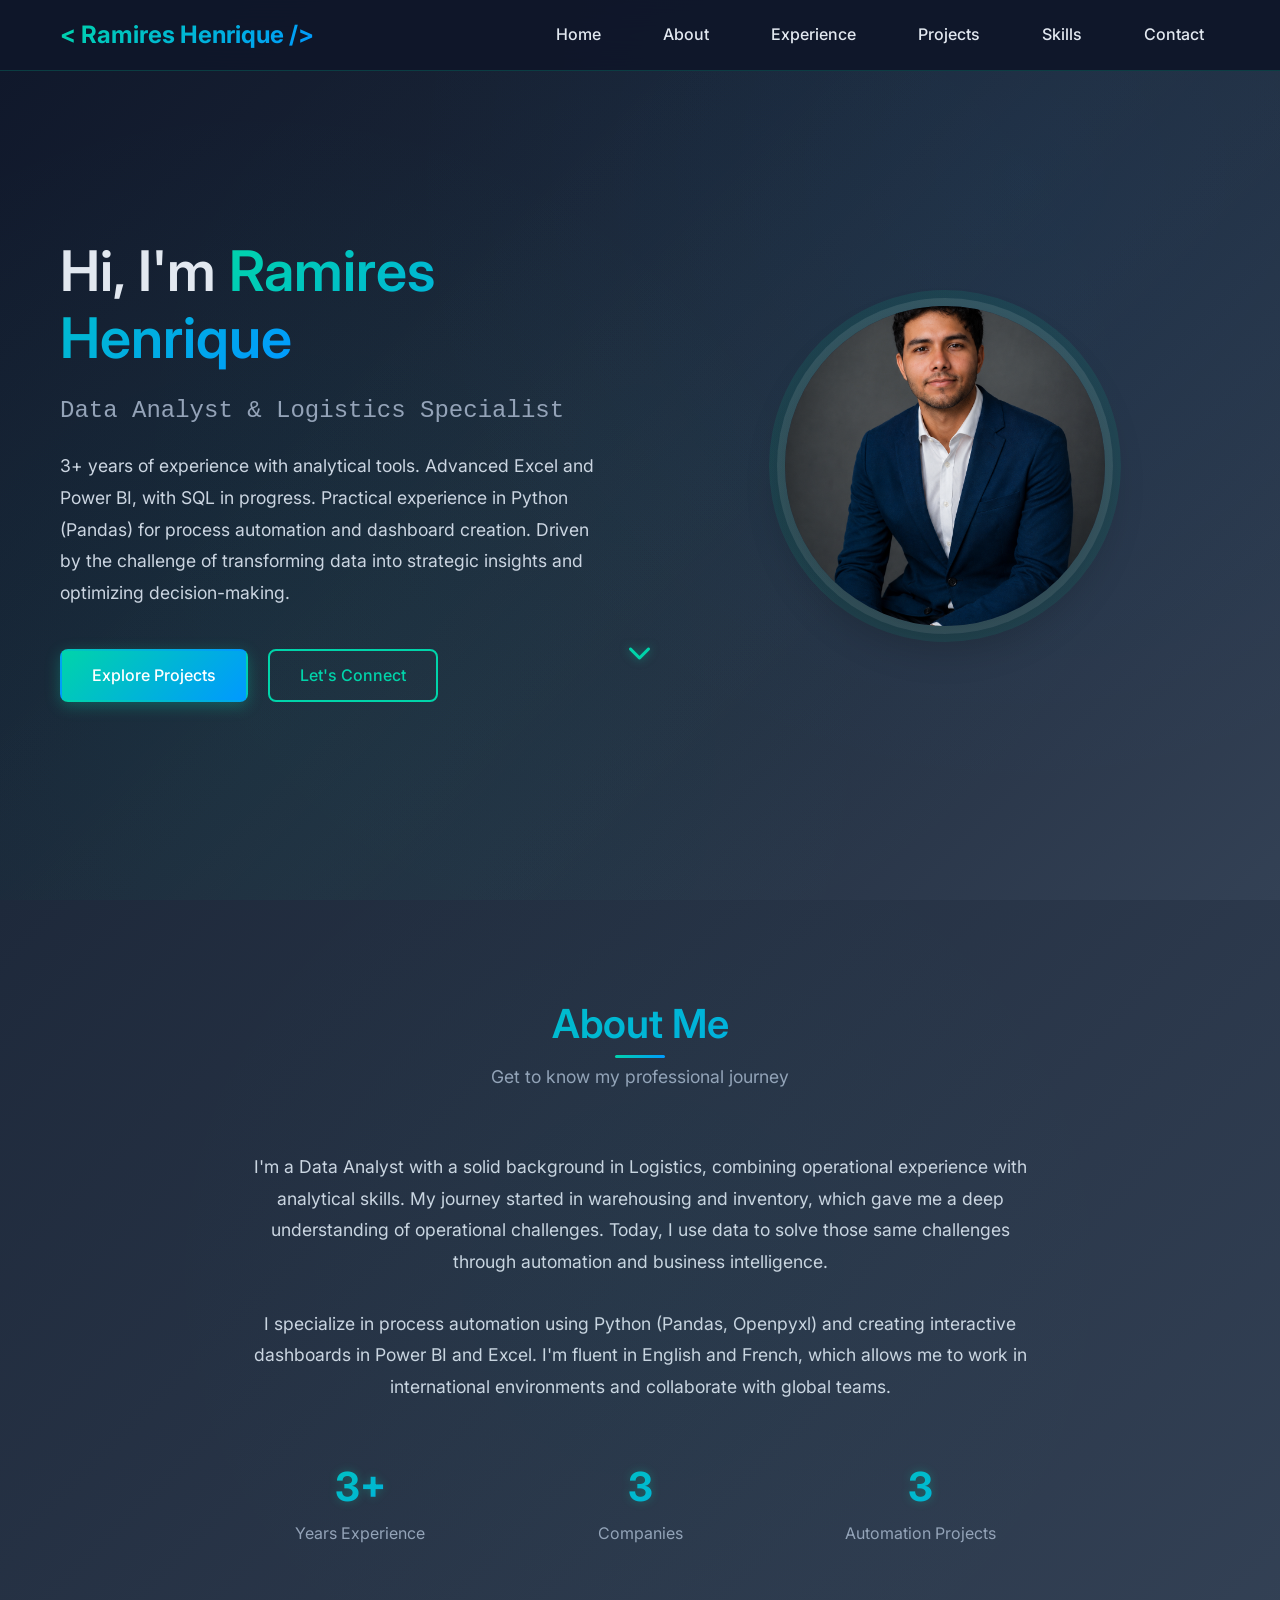
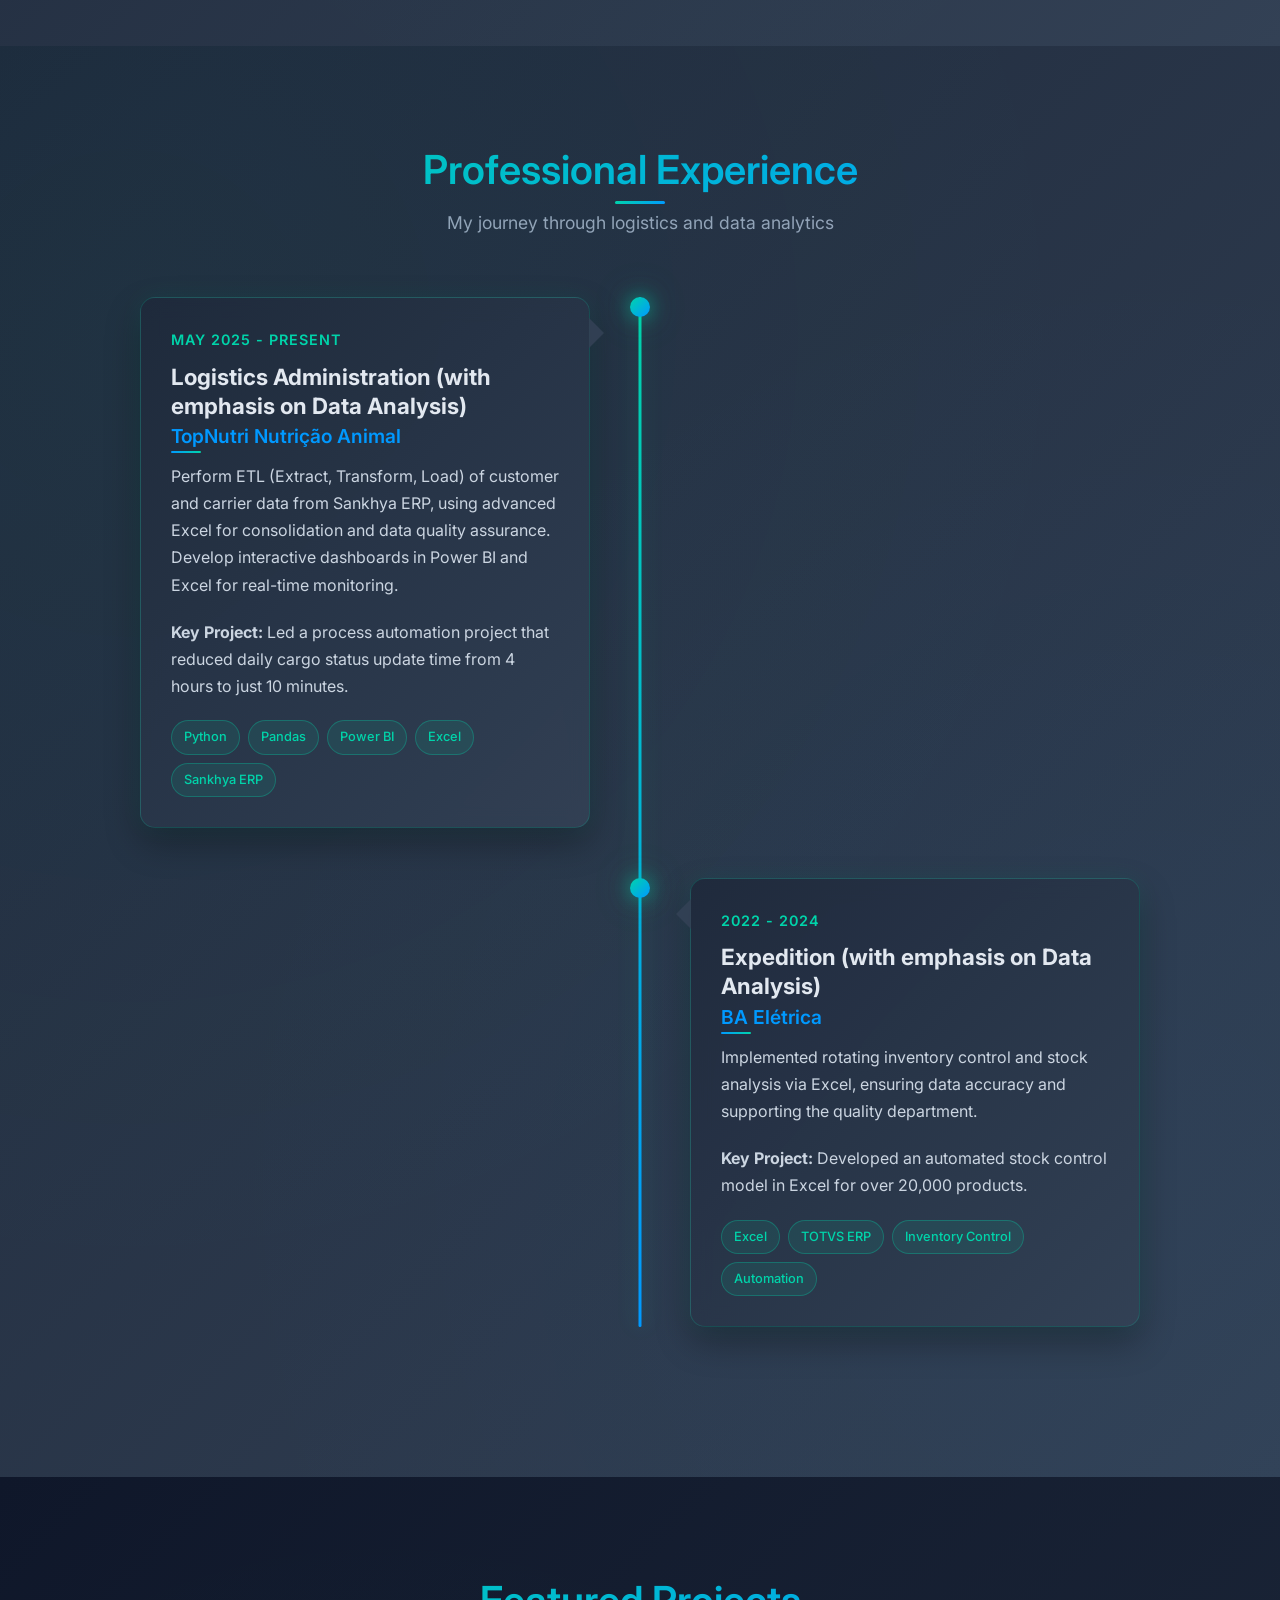
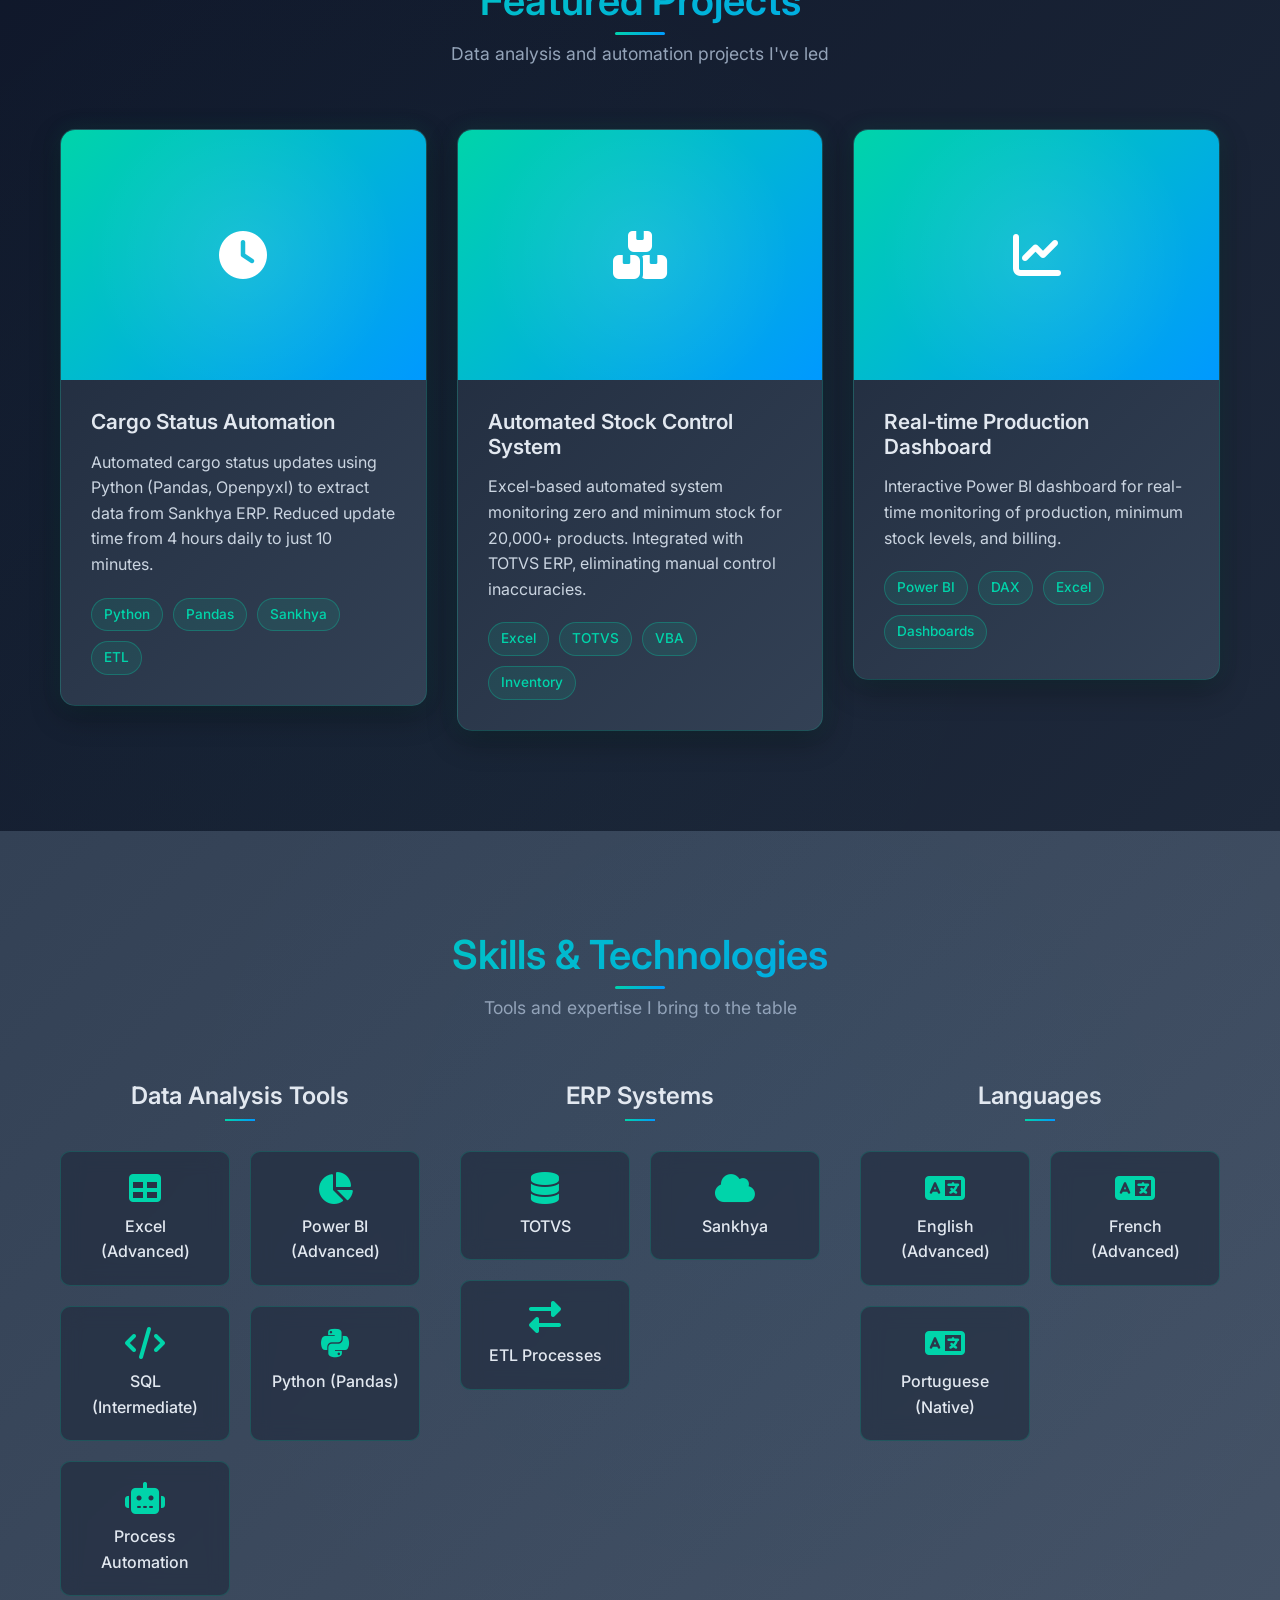
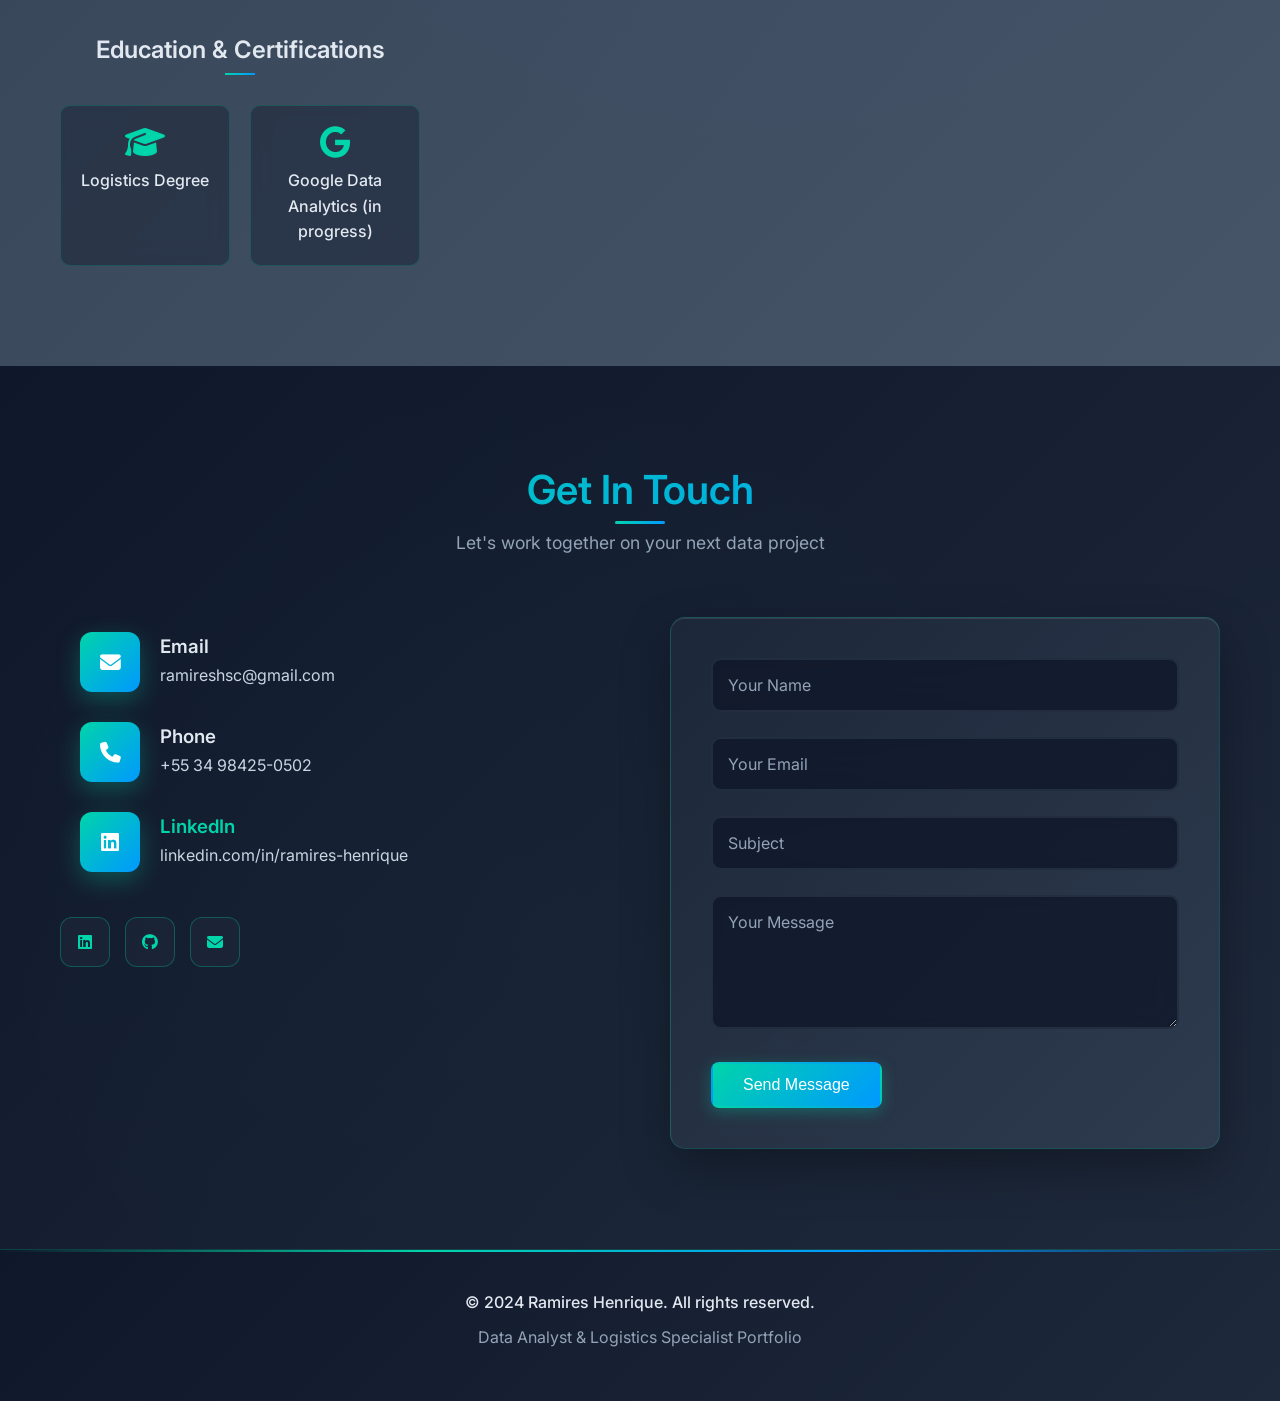
==== commit 96639efd: "Update index.html" ====
--- a/index.html
+++ b/index.html
@@ -302,11 +302,11 @@
             <p class="section-subtitle">Let's work together on your next data project</p>
         </div>
         <div class="contact-content">
+            
             <!-- Informações de contato -->
-            
-            <!-- Email -->
             <div class="contact-info">
 
+                <!-- Email -->
                 
                 <div class="contact-item" style="padding: 0; margin: 0;">
                     <div style="display: flex; align-items: center; gap: 20px; width: 100%; padding: 15px 20px;">
@@ -315,13 +315,15 @@
                         </div>
                         <div class="contact-details">
                             <h3>Email</h3>
-                            <p style="user-select: text; -webkit-user-select: text; cursor: text;">ramireshsc@gmail.com</p>
-                        </div>
-                    </div>
-                </div>
+                            <p style="user-select: text; -webkit-user-select: text; -moz-user-select: text; -ms-user-select: text; cursor: text;">ramireshsc@gmail.com</p>
+                        </div>
+                    </div>
+                </div>
+                
                 <!-- FIM Email -->
                 
                 <!-- Telefone -->
+                
                 <div class="contact-item" style="padding: 0; margin: 0;">
                     <div style="display: flex; align-items: center; gap: 20px; width: 100%; padding: 15px 20px;">
                         <div class="contact-icon">
@@ -329,13 +331,15 @@
                         </div>
                         <div class="contact-details">
                             <h3>Phone</h3>
-                            <p>+55 34 98425-0502</p>
-                        </div>
-                    </div>
-                </div>
+                            <p style="user-select: text; -webkit-user-select: text; -moz-user-select: text; -ms-user-select: text; cursor: text;">+55 34 98425-0502</p>
+                        </div>
+                    </div>
+                </div>
+                
                 <!-- FIM Telefone -->
                 
                 <!-- LinkedIn -->
+                
                 <div class="contact-item" style="padding: 0; margin: 0;">
                     <a href="https://linkedin.com/in/ramires-henrique" target="_blank" rel="noopener noreferrer" style="text-decoration: none; display: flex; align-items: center; gap: 20px; width: 100%; padding: 15px 20px; cursor: pointer; z-index: 10; position: relative;">
                         <div class="contact-icon">
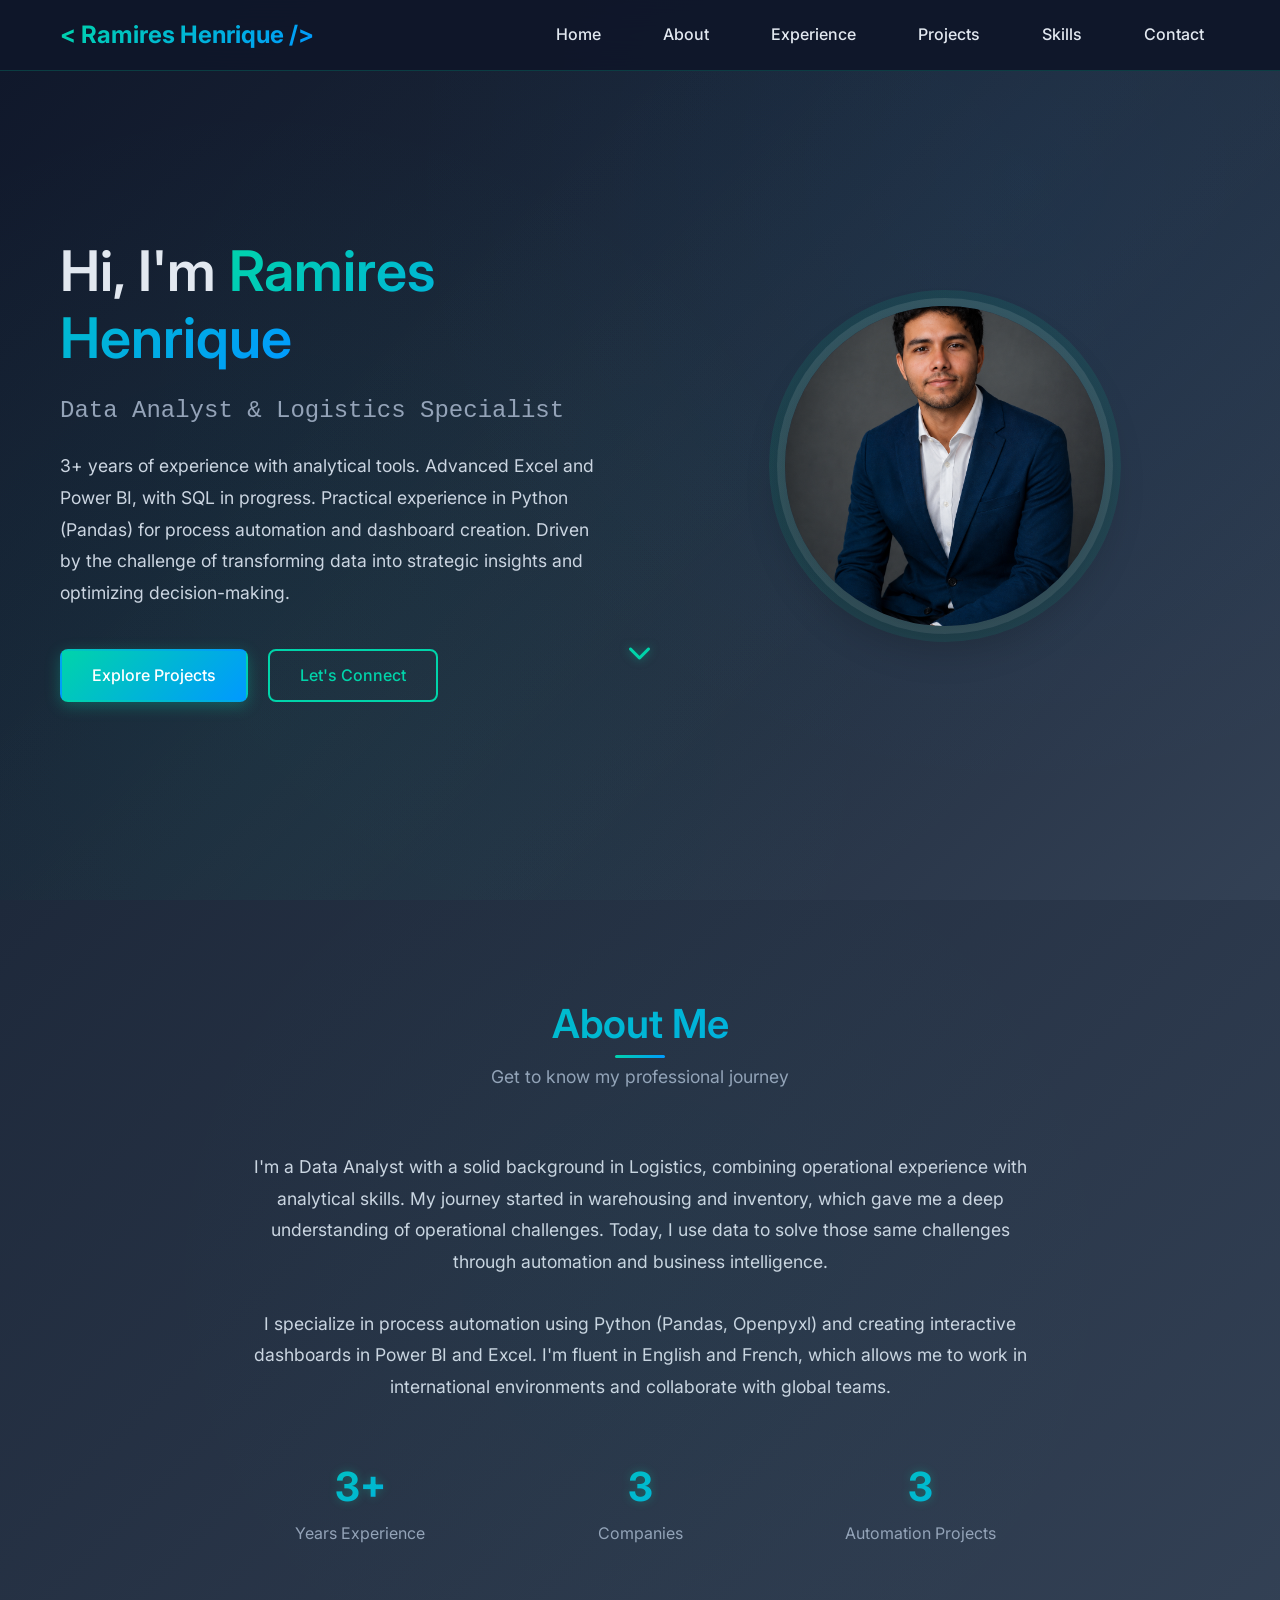
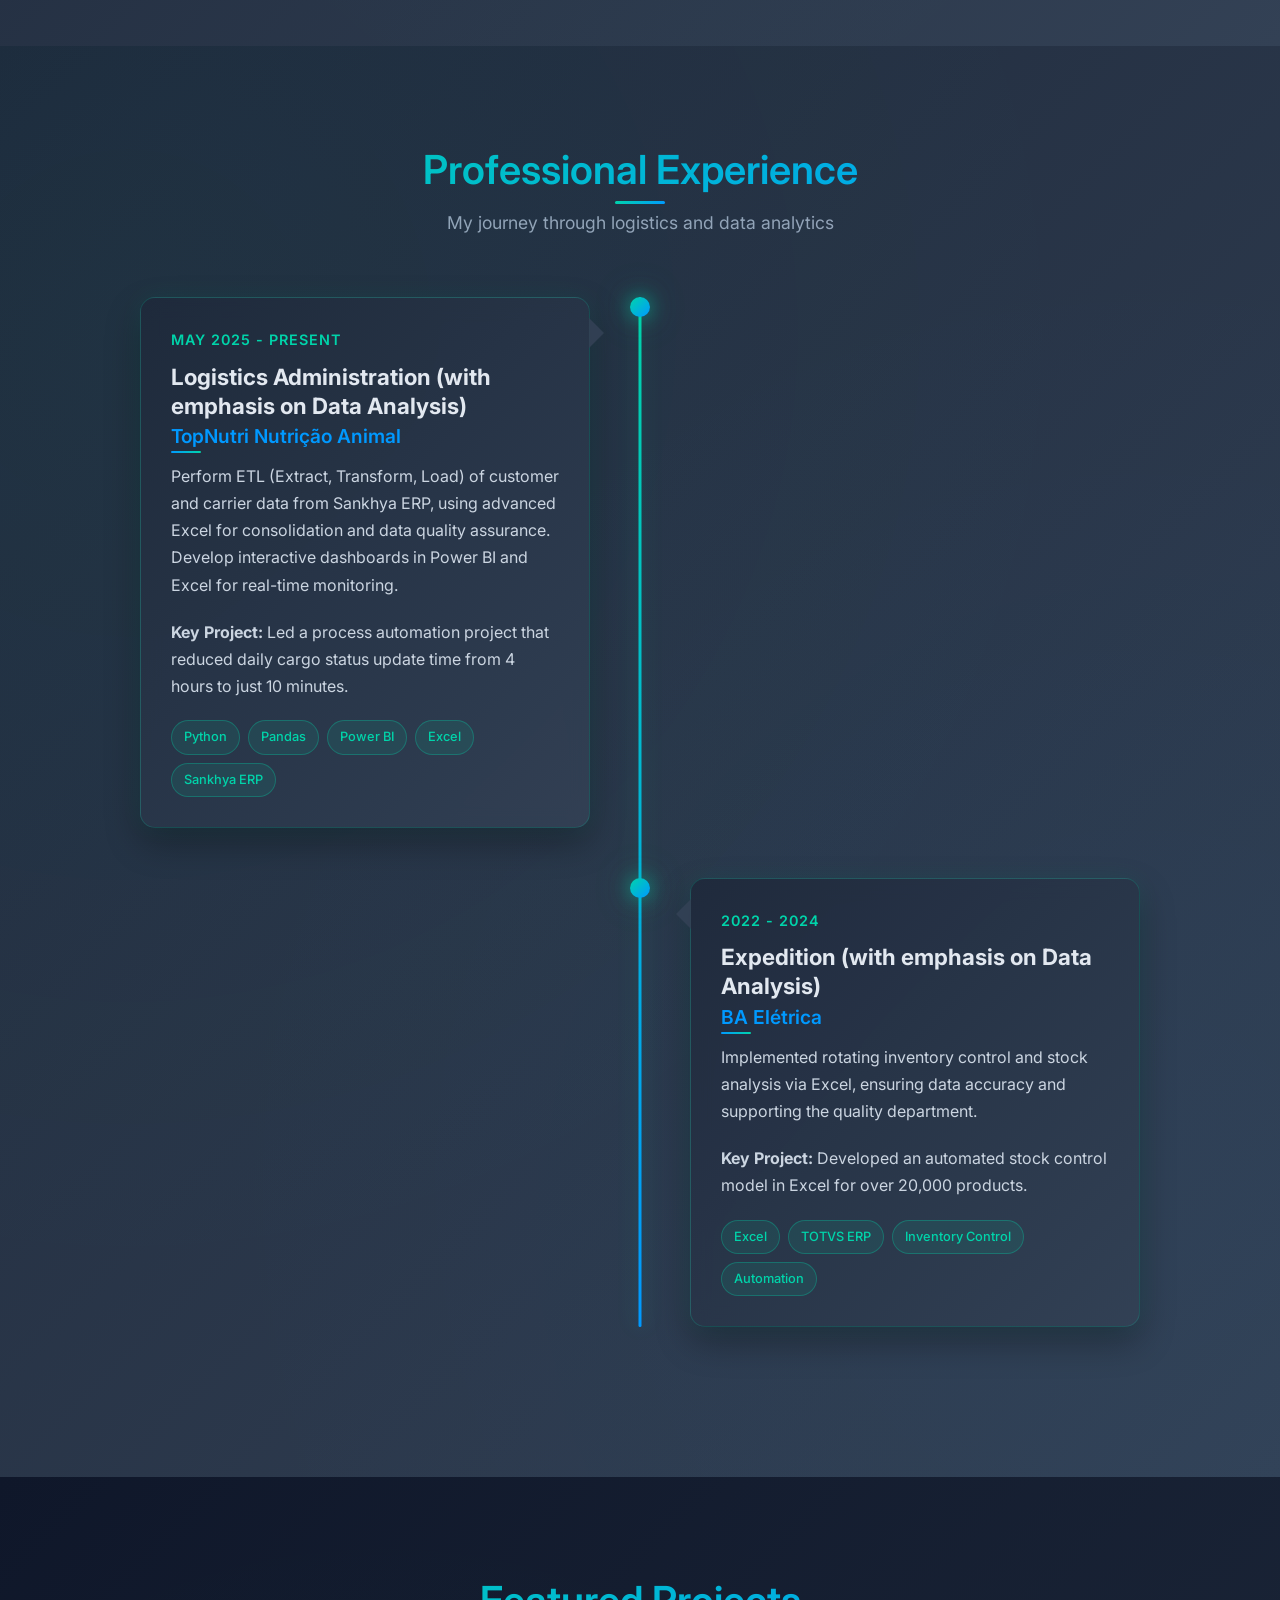
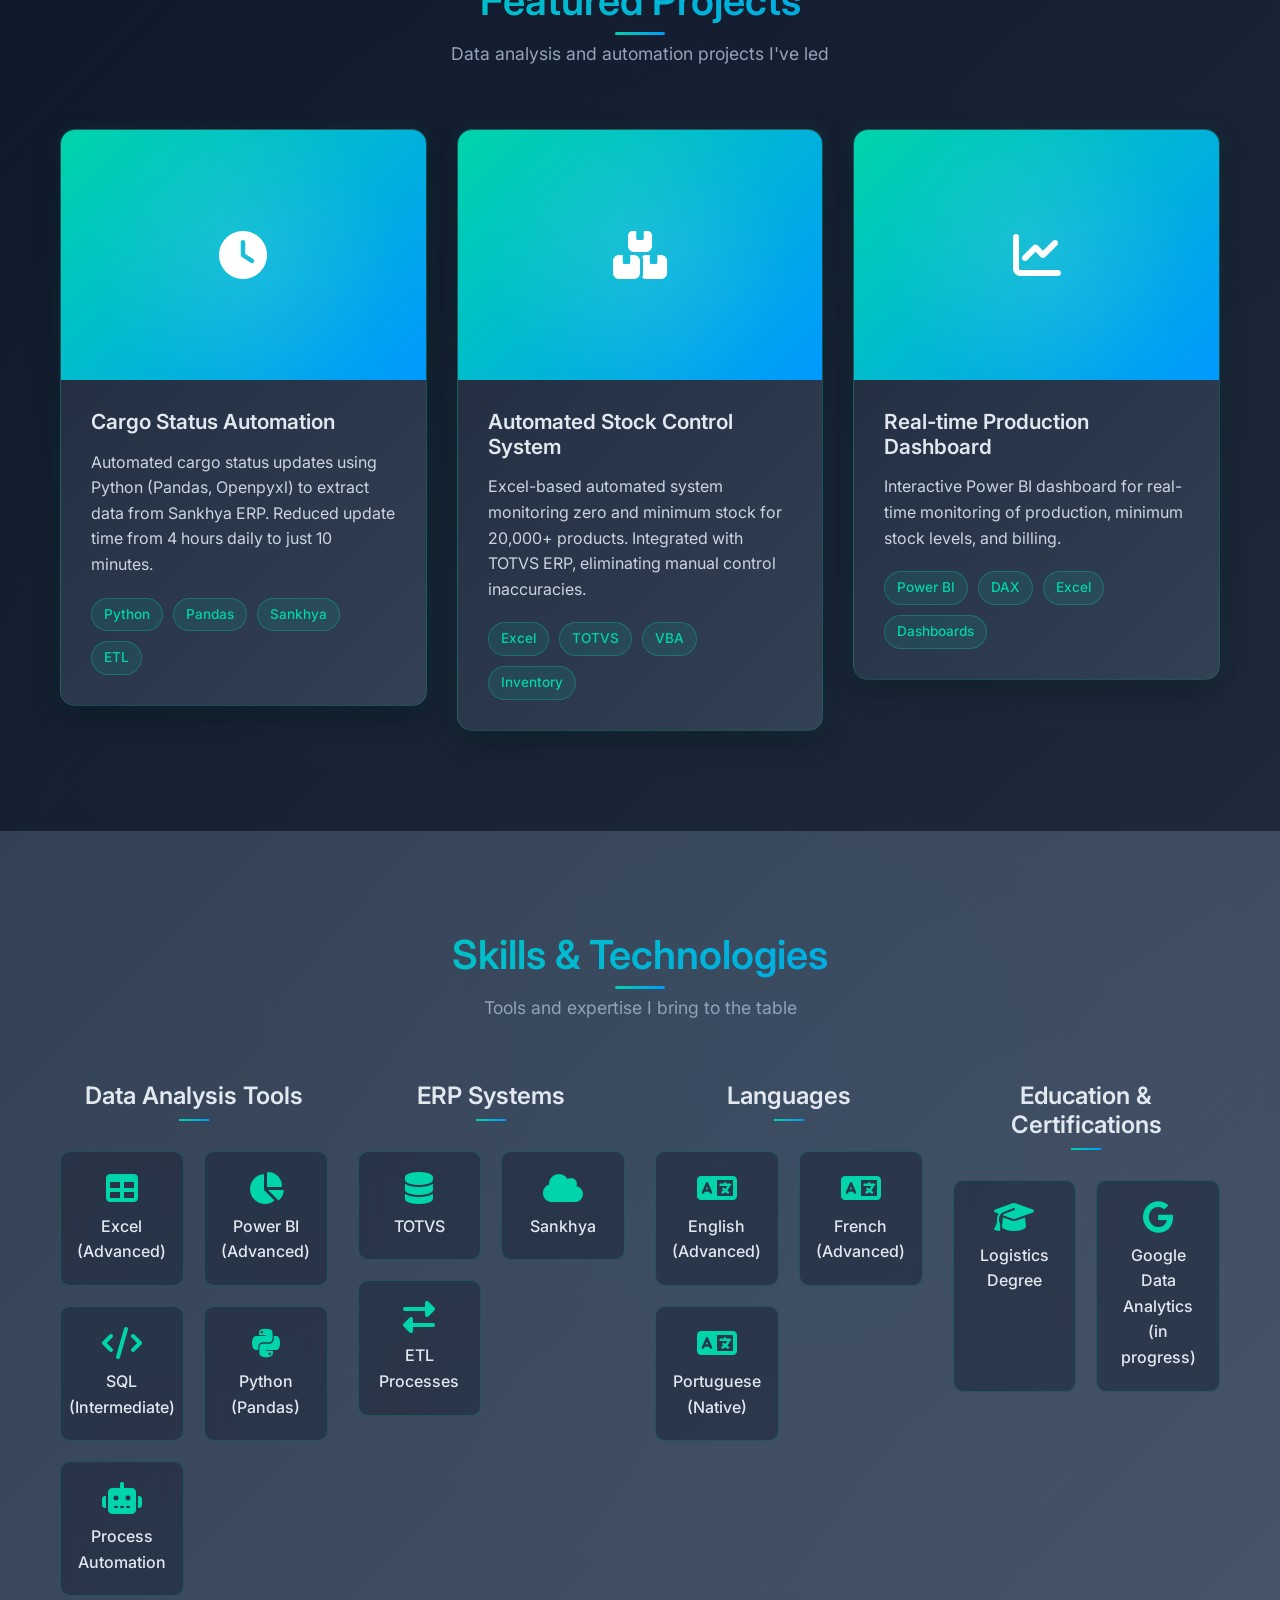
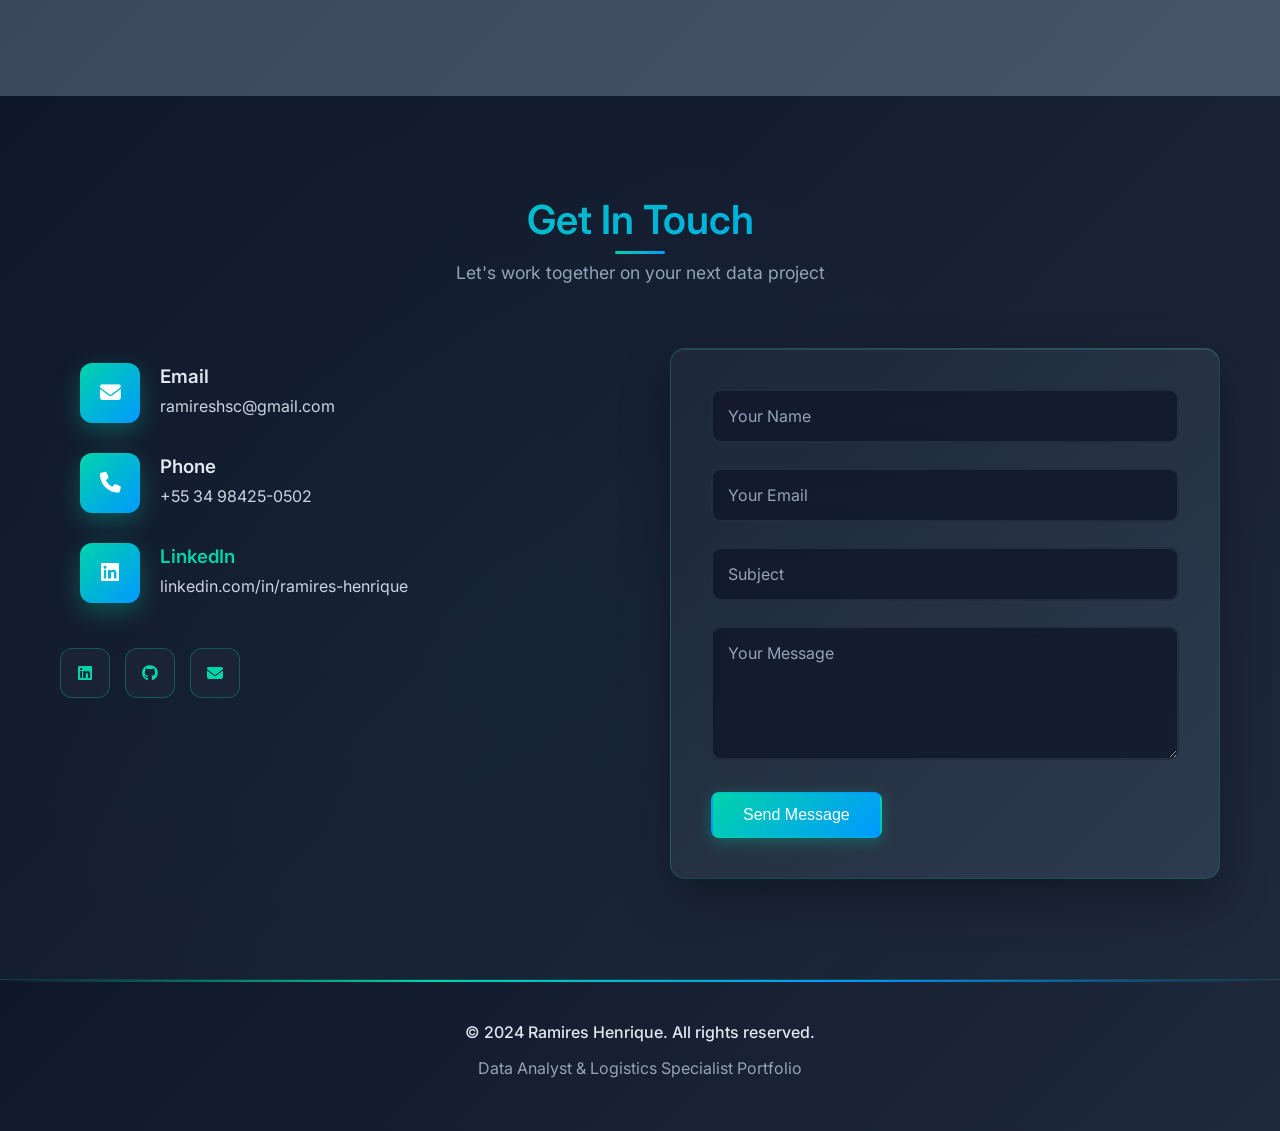
==== commit f79ec3bc: "Update index.html" ====
--- a/index.html
+++ b/index.html
@@ -306,26 +306,25 @@
             <!-- Informações de contato -->
             <div class="contact-info">
 
-                <!-- Email -->
-                
-                <div class="contact-item" style="padding: 0; margin: 0;">
-                    <div style="display: flex; align-items: center; gap: 20px; width: 100%; padding: 15px 20px;">
-                        <div class="contact-icon">
-                            <i class="fas fa-envelope"></i>
-                        </div>
-                        <div class="contact-details">
-                            <h3>Email</h3>
-                            <p style="user-select: text; -webkit-user-select: text; -moz-user-select: text; -ms-user-select: text; cursor: text;">ramireshsc@gmail.com</p>
-                        </div>
-                    </div>
-                </div>
+            <!-- Email -->
+            <div class="contact-item" style="padding: 0; margin: 0; user-select: text; -webkit-user-select: text;">
+                <div style="display: flex; align-items: center; gap: 20px; width: 100%; padding: 15px 20px; user-select: text; -webkit-user-select: text;">
+                    <div class="contact-icon">
+                        <i class="fas fa-envelope"></i>
+                    </div>
+                    <div class="contact-details">
+                        <h3>Email</h3>
+                        <p style="user-select: text; -webkit-user-select: text; -moz-user-select: text; -ms-user-select: text; cursor: text;">ramireshsc@gmail.com</p>
+                    </div>
+                </div>
+            </div>
                 
                 <!-- FIM Email -->
                 
                 <!-- Telefone -->
                 
-                <div class="contact-item" style="padding: 0; margin: 0;">
-                    <div style="display: flex; align-items: center; gap: 20px; width: 100%; padding: 15px 20px;">
+                <div class="contact-item" style="padding: 0; margin: 0; user-select: text; -webkit-user-select: text;">
+                    <div style="display: flex; align-items: center; gap: 20px; width: 100%; padding: 15px 20px; user-select: text; -webkit-user-select: text;">
                         <div class="contact-icon">
                             <i class="fas fa-phone"></i>
                         </div>
--- a/css/style.css
+++ b/css/style.css
@@ -915,8 +915,22 @@
 
 .skills-grid {
     display: grid;
-    grid-template-columns: repeat(auto-fit, minmax(300px, 1fr));
-    gap: 40px;
+    grid-template-columns: repeat(4, 1fr);
+    gap: 30px;
+}
+
+/* Para telas menores (tablet) - vira 2 colunas */
+@media (max-width: 1024px) {
+    .skills-grid {
+        grid-template-columns: repeat(2, 1fr);
+    }
+}
+
+/* Para celular - vira 1 coluna */
+@media (max-width: 768px) {
+    .skills-grid {
+        grid-template-columns: 1fr;
+    }
 }
 
 .skill-category {
